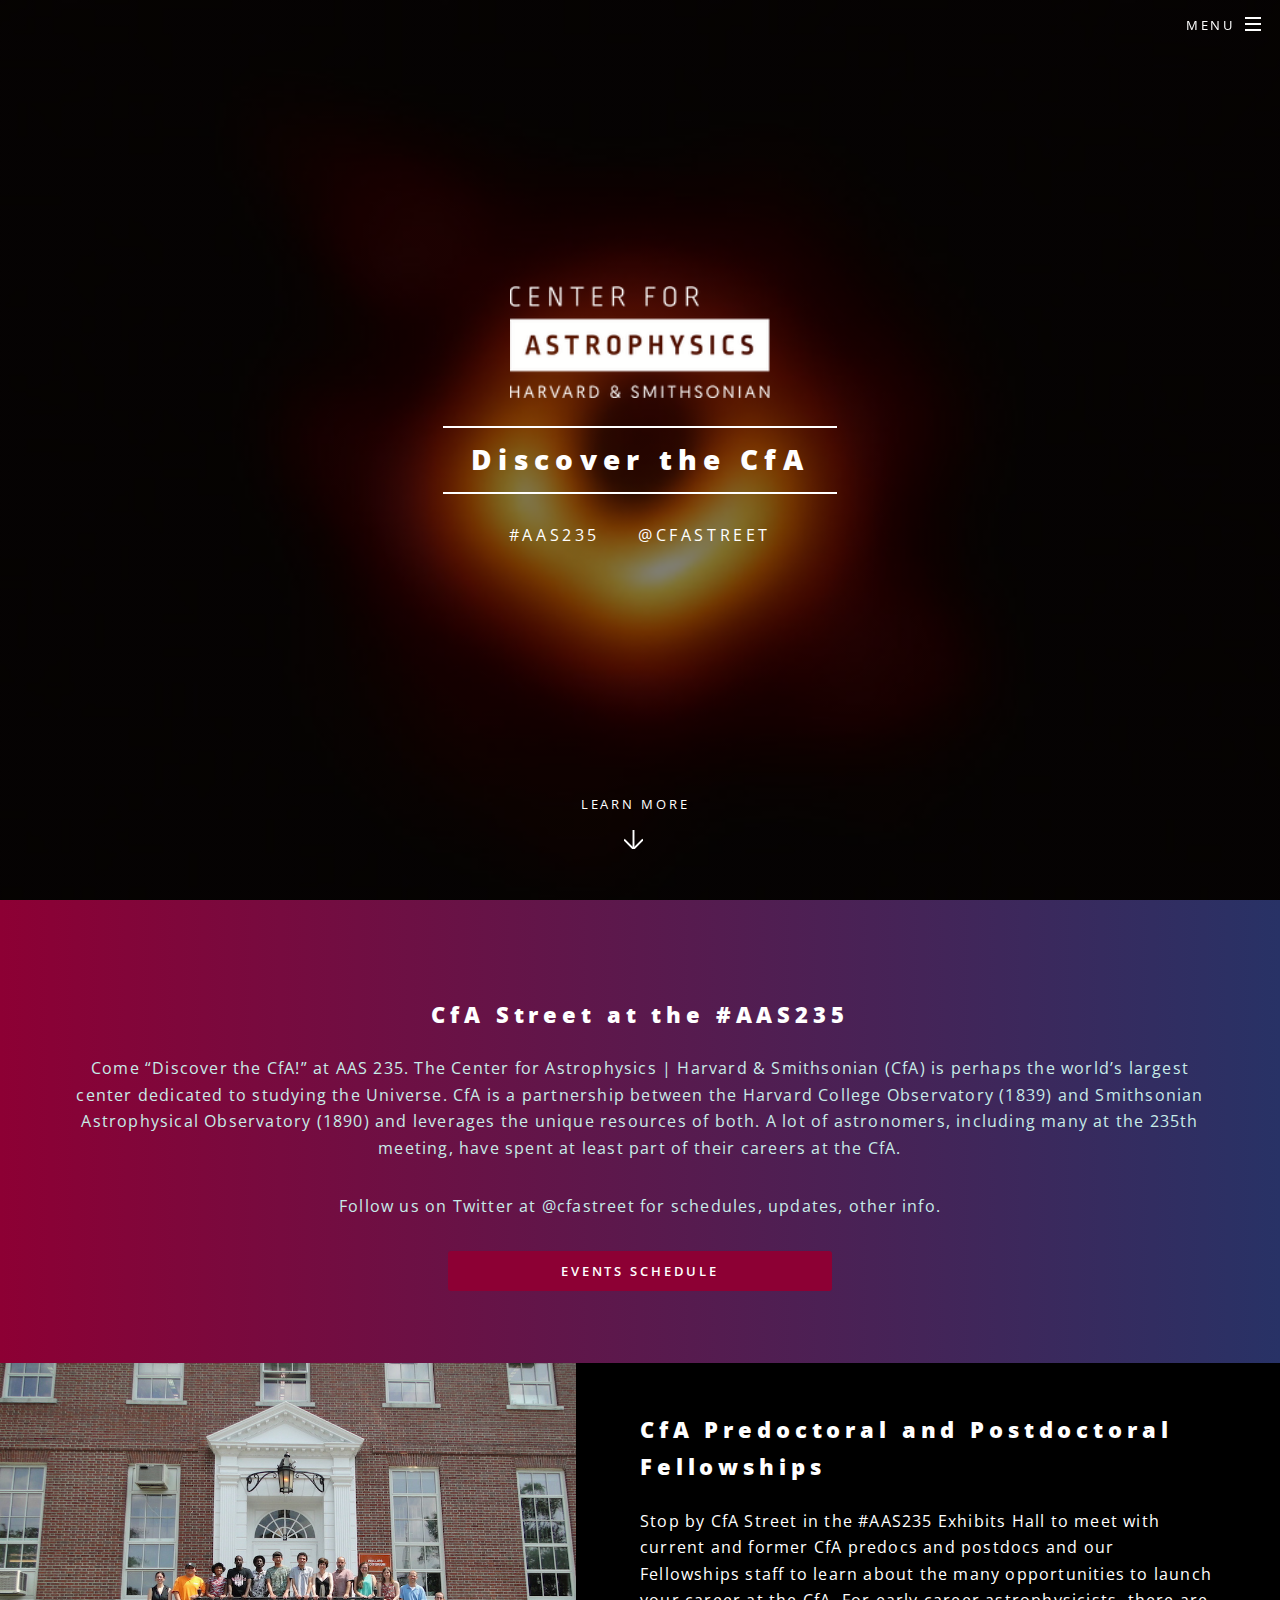
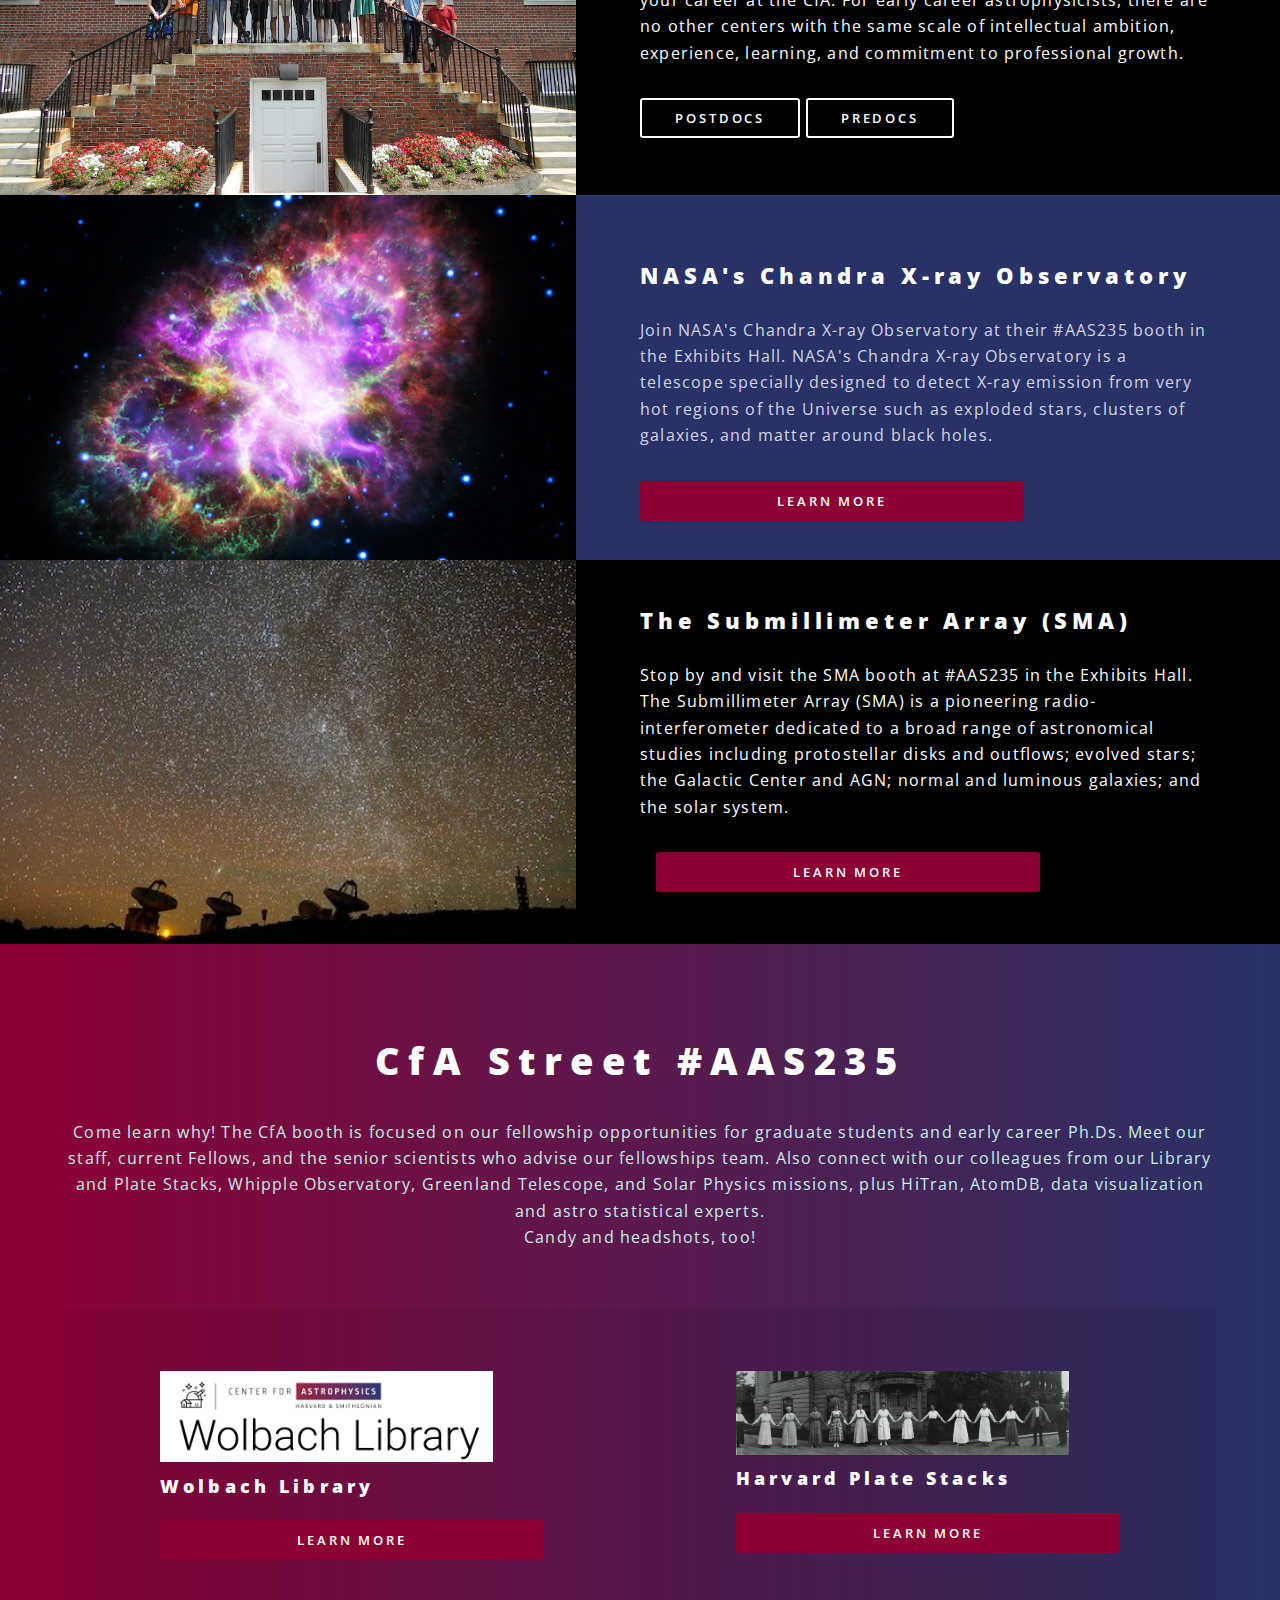
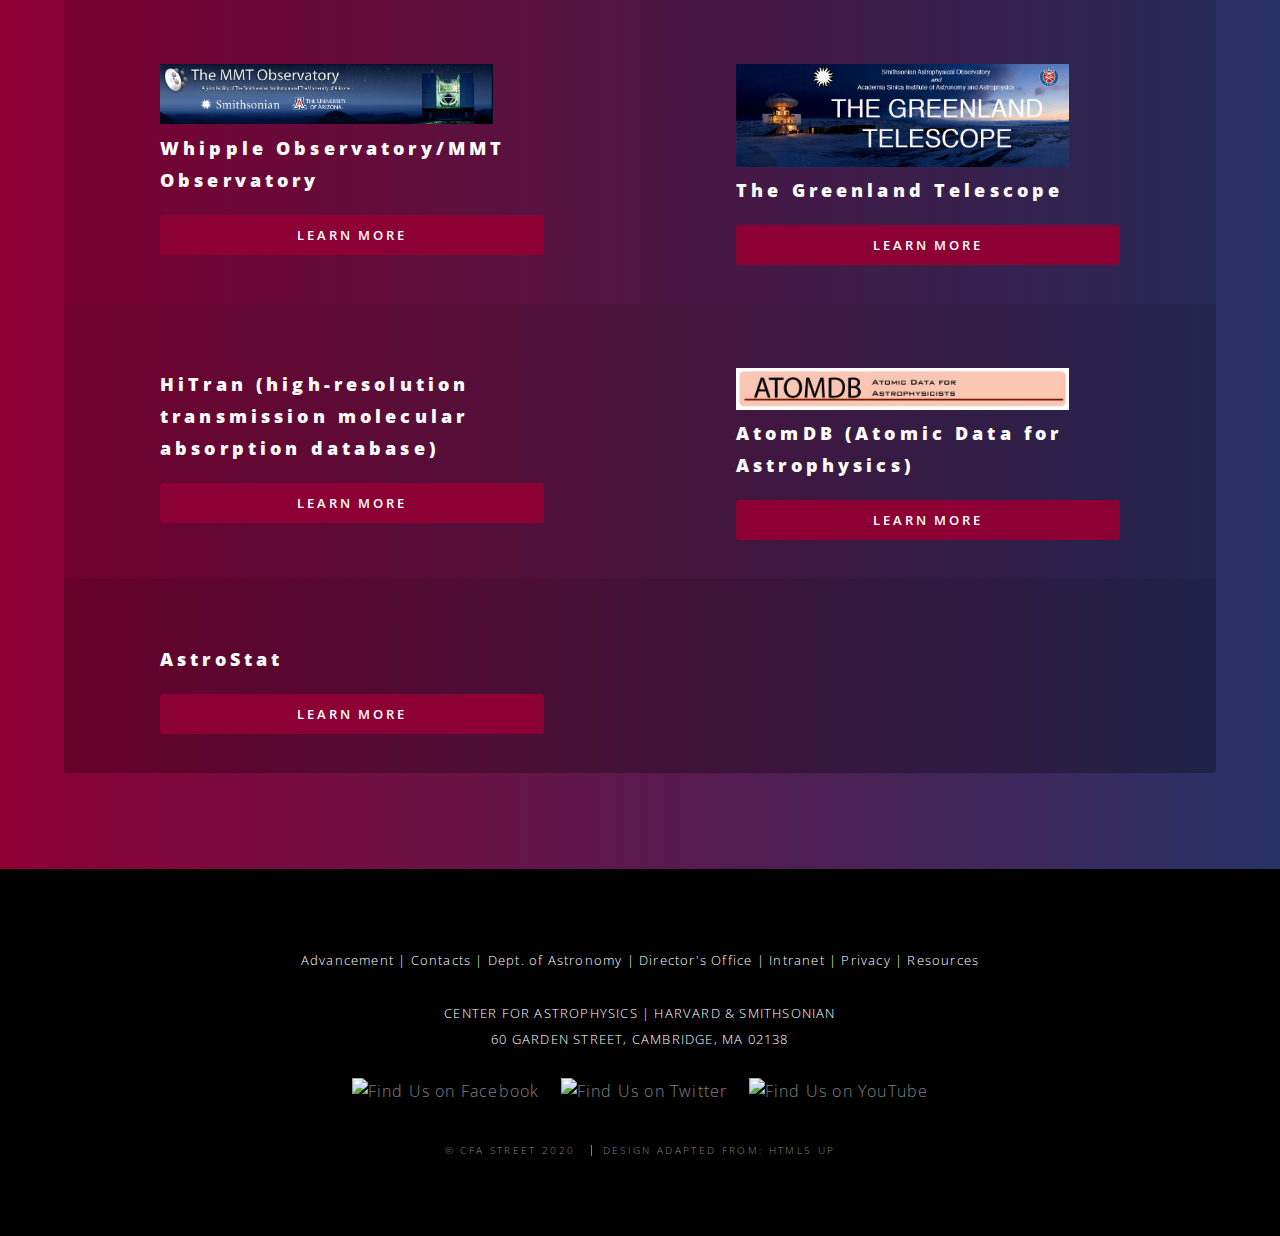
==== index.html @ 0e6c33fb "made some edits to text for SMA and Chandra booths" ====
<!DOCTYPE HTML>
<!--
	Spectral by HTML5 UP
	html5up.net | @ajlkn
	Free for personal and commercial use under the CCA 3.0 license (html5up.net/license)
-->
<html>
<head>
	<title>CfA Street Home</title>
	<meta charset="utf-8" />
	<meta name="viewport" content="width=device-width, initial-scale=1, user-scalable=no" />
	<link rel="stylesheet" href="assets/css/main.css" />
	<noscript>
		<link rel="stylesheet" href="assets/css/noscript.css" />
	</noscript>
</head>
<body class="landing is-preload">
<!-- Page Wrapper -->
<div id="page-wrapper">
<!-- Header -->
	<header id="header" class="alt">
		<h1>
			<a href="index.html"><img src="images/CfA_Logo_Horizontal_Reverse.png" alt="CfA Center for Astrophysics | Harvard Smithsonian logo" style="padding:.5em; float:left; text-align: left; " width="70%" /></a> 
		</h1>
		<nav id="nav">
			<ul>
				<li class="special"> <a href="#menu" class="menuToggle"><span>Menu</span></a> 
				<div id="menu">
					<ul>
						<li><a href="index.html">CfA Street Home</a></li>
						<li><a href="postdocs.html">Postdoctoral Fellowships</a></li>
						<li><a href="predocs.html">Predoctoral Fellowships</a></li>
						<li><a href="calendar.html">Calendar</a></li>
						<li><a href="http://cfa.harvard.edu">CfA Homepage</a> 
					</ul>
				</div>
				</li>
			</ul>
		</nav>
	</header>
<!-- Banner -->
	<section id="banner">
		<div class="inner">
			<br />
			<img src="images/CfA_Logo_Vertical_Reverse.png" alt="Center for Astrophysics | Harvard &amp; Smithsonian" width="100px" /> <br />
			<h2>
				Discover the CfA 
			</h2>
			<p>
				#AAS235 &nbsp;&nbsp;&nbsp; <a href="https://twitter.com/cfastreet" target="_blank" rel="nofollow">@cfastreet</a> 
			</p>
		</div>
		<a href="#one" class="more scrolly">Learn More</a> <br />
		<br />
		<br />
	</section>
<!-- One -->
	<section id="one" class="wrapper style1 special">
		<div class="inner">
			<h2>
				CfA Street at the #AAS235 
			</h2>
			<p>
				Come “Discover the CfA!” at AAS 235. The Center for Astrophysics | Harvard & Smithsonian (CfA) is perhaps the world’s largest center dedicated to studying the Universe. CfA is a partnership between the Harvard College Observatory (1839) and Smithsonian Astrophysical Observatory (1890) and leverages the unique resources of both. A lot of astronomers, including many at the 235th meeting, have spent at least part of their careers at the CfA.
			</p>
			<p>
				Follow us on Twitter at <a href="https://twitter.com/cfastreet" target="_blank">@cfastreet</a> for schedules, updates, other info. 
			</p>
			<a href="calendar.html" class="button fit primary">Events Schedule</a> 
		</div>
	</section>
<!-- Two -->
	<section id="two" class="wrapper alt style2">
		<section class="spotlight">
			<div class="image">
				<img src="images/fellowships.jpg" alt="" /> 
			</div>
			<div class="content">
				<h2>
					CfA Predoctoral and Postdoctoral Fellowships 
				</h2>
				<p>
					Stop by CfA Street in the #AAS235 Exhibits Hall to meet with current and former CfA predocs and postdocs and our Fellowships staff to learn about the many opportunities to launch your career at the CfA. For early career astrophysicists, there are no other centers with the same scale of intellectual ambition, experience, learning, and commitment to professional growth. 
				</p>
				<ul class="actions stacked">
					<li><a href="postdocs.html" class="button small">Postdocs</a> <a href="predocs.html" class="button small">Predocs</a></li>
				</ul>
			</div>
		</section>
		<section id="two" class="wrapper alt style3">
			<section class="spotlight">
				<div class="image">
					<img src="images/crab_lg.jpg" alt="Crab Nebula, Image Credit: X-ray: NASA/CXC/SAO; Optical: NASA/STScI; Infrared: NASA/JPL/Caltech; Radio: NSF/NRAO/VLA; Ultraviolet: ESA/XMM-Newton" /> 
				</div>
				<div class="content">
					<h2>
						NASA's Chandra X-ray Observatory 
					</h2>
					<p>
						Join NASA's Chandra X-ray Observatory at their #AAS235 booth in the Exhibits Hall. NASA's Chandra X-ray Observatory is a telescope specially designed to detect X-ray emission from very hot regions of the Universe such as exploded stars, clusters of galaxies, and matter around black holes. <br />
					</p>
					<a href="https://chandra.harvard.edu/" class="button fit primary" target="_blank">Learn More</a> 
				</div>
			</section>
		</section>
		<section class="wrapper alt style2">
			<section class="spotlight">
				<div class="image">
					<img src="images/SMAstars.jpg" alt="Image of radio telescope antennas at sunset, Mauna Kea, Hawaii, SMA Observatory, photo cred: Nimesh Patel (CFA)" /> 
				</div>
				<div class="content">
					<h2>
						The Submillimeter Array (SMA) 
					</h2>
					<p>
						Stop by and visit the SMA booth at #AAS235 in the Exhibits Hall. The Submillimeter Array (SMA) is a pioneering radio-interferometer dedicated to a broad range of astronomical studies including protostellar disks and outflows; evolved stars; the Galactic Center and AGN; normal and luminous galaxies; and the solar system. 
					</p>
					<ul>
						<a href="https:www.cfa.harvard.edu/sma" class="button fit primary" target="_blank">Learn More</a> 
					</ul>
				</div>
			</section>
<!-- Three -->
			<section id="three" class="wrapper style1 special">
				<div class="inner">
					<header class="major">
						<h1>
							CfA Street #AAS235 
						</h1>
						<p>
							Come learn why! The CfA booth is focused on our fellowship opportunities for graduate students and early career Ph.Ds. Meet our staff, current Fellows, and the senior scientists who advise our fellowships team. Also connect with our colleagues from our Library and Plate Stacks, Whipple Observatory, Greenland Telescope, and Solar Physics missions, plus HiTran, AtomDB, data visualization and astro statistical experts. <br />
							Candy and headshots, too! 
						</p>
					</header>
					<ul class="features">
						<li> <img src="images/WolbachLogo.png" alt="Wolbach library logo Center for Astrophysics logo" /> 
						<h3>
							Wolbach Library 
						</h3>
						<a href="https://library.cfa.harvard.edu/home" target="_blank" class="button fit primary">Learn More</a> </li>
						<li> <img src="images/harvard_computers_paperdolls_c._1918.jpg" alt="Photo B/W of female computers holding hands in front of the Harvard College Observatory, crica 1900"> 
						<h3>
							Harvard Plate Stacks 
						</h3>
						<a href="https://library.cfa.harvard.edu/home" target="_blank" class="button fit primary">Learn More</a> </li>
						<li> <img src="images/WhippleMMTLogo.png" alt="MMT/Whipple Observatory logo/header"> 
						<h3>
							Whipple Observatory/MMT Observatory 
						</h3>
						<a href="http://www.mmto.org" target="_blank" class="button fit primary">Learn More</a> </li>
						<li> <img src="images/GL-LOGO-3.jpg" alt="Greenland Telescope logo" /> 
						<h3>
							The Greenland Telescope 
						</h3>
						<a href="https://www.cfa.harvard.edu/greenland12m/" target="_blank" class="button fit primary">Learn More</a> </li>
						<li> 
						<h3>
							HiTran (high-resolution transmission molecular absorption database) 
						</h3>
						<a href="https://www.cfa.harvard.edu/HITRAN/" target="_blank" class="button fit primary">Learn More</a> </li>
						<li> <img src="images/ATOMDB_header.jpg" alt="Logo text: AtomDB (Atomic Data for Astrophysics)"> 
						<h3>
							AtomDB (Atomic Data for Astrophysics) 
						</h3>
						<a href="http://www.atomdb.org/" target="_blank" class="button fit primary">Learn More</a> </li>
						<li> 
						<h3>
							AstroStat 
						</h3>
						<a href="http://hea-www.harvard.edu/astrostat/" target="_blank" class="button fit primary">Learn More</a> </li>
						<li> </li>
					</ul>
				</div>
			</section>
<!-- CTA -->
<!-- Footer -->
			<footer id="footer">
				<span class="footer"> <a href="/advancement" title="Advancement Office">Advancement</a> | <a href="/about/contact" title="Directions, Phone Numbers, Mailing Address">Contacts</a> | <a href="http://astronomy.fas.harvard.edu/" title="Harvard University Dept. of Astronomy">Dept. of Astronomy</a> | <a href="https://www.cfa.harvard.edu/do/index.html" title="Director&#039;s Office Information">Director&#039;s Office</a> | <a href="https://www.cfa.harvard.edu/internal/" title="CfA Intranet">Intranet</a></li>
				| <a href="/content/privacy-statement" title="Privacy Policy Statements">Privacy</a> | <a href="/cfa-resources" title="Resources for different audiences">Resources</a> 
				</p>
				<p>
					CENTER FOR ASTROPHYSICS | HARVARD &amp; SMITHSONIAN<br />
					60 GARDEN STREET, CAMBRIDGE, MA 02138
				</p>
				<ul class="icons">
					<li> <a href="https://www.facebook.com/HarvardSmithsonianCenterForAstrophysics" title="Find Us on Facebook" rel="nofollow" target="_blank"><img src="https://www.cfa.harvard.edu/sites/all/modules/on_the_web/images/sm/facebook.png" alt="Find Us on Facebook" title="Find Us on Facebook" /></a> </li>
					<li> <a href="http://twitter.com/#!/cfastreet" title="Find Us on Twitter" rel="nofollow" target="_blank"><img src="https://www.cfa.harvard.edu/sites/all/modules/on_the_web/images/sm/twitter.png" alt="Find Us on Twitter" title="Find Us on Twitter" /></a> </li>
					<li> <a href="https://www.youtube.com/user/ObsNights" title="Find Us on YouTube" rel="nofollow" target="_blank"><img src="https://www.cfa.harvard.edu/sites/all/modules/on_the_web/images/sm/youtube.png" alt="Find Us on YouTube" title="Find Us on YouTube" /></a> </li>
				</ul>
				<ul class="copyright">
					<li>&copy; CfA Street 2020</li>
					<li>Design Adapted From: <a href="http://html5up.net">HTML5 UP</a></li>
				</ul>
				</span> 
			</footer>
</div>
<!-- Scripts -->
<script src="assets/js/jquery.min.js">
</script>
<script src="assets/js/jquery.scrollex.min.js">
</script>
<script src="assets/js/jquery.scrolly.min.js">
</script>
<script src="assets/js/browser.min.js">
</script>
<script src="assets/js/breakpoints.min.js">
</script>
<script src="assets/js/util.js">
</script>
<script src="assets/js/main.js">
</script>
</body>
</html>
---- assets/css/main.css ----
@import url(fontawesome-all.min.css);
@import url("https://fonts.googleapis.com/css?family=Open+Sans:400,400italic,600,600italic,800,800italic");

/*
	Spectral by HTML5 UP
	html5up.net | @ajlkn
	Free for personal and commercial use under the CCA 3.0 license (html5up.net/license)
*/

html, body, div, span, applet, object,
iframe, h1, h2, h3, h4, h5, h6, p, blockquote,
pre, a, abbr, acronym, address, big, cite,
code, del, dfn, em, img, ins, kbd, q, s, samp,
small, strike, strong, sub, sup, tt, var, b,
u, i, center, dl, dt, dd, ol, ul, li, fieldset,
form, label, legend, table, caption, tbody,
tfoot, thead, tr, th, td, article, aside,
canvas, details, embed, figure, figcaption,
footer, header, hgroup, menu, nav, output, ruby,
section, summary, time, mark, audio, video {
	margin: 0;
	padding: 0;
	border: 0;
	font-size: 100%;
	font: inherit;
	vertical-align: baseline;}

article, aside, details, figcaption, figure,
footer, header, hgroup, menu, nav, section {
	display: block;}

body {
	line-height: 1;
}

ol, ul {
	list-style: none;
}

blockquote, q {
	quotes: none;
}

	blockquote:before, blockquote:after, q:before, q:after {
		content: '';
		content: none;
	}

table {
	border-collapse: collapse;
	border-spacing: 0;
}

body {
	-webkit-text-size-adjust: none;
}

mark {
	background-color: transparent;
	color: inherit;
}

input::-moz-focus-inner {
	border: 0;
	padding: 0;
}

input, select, textarea {
	-moz-appearance: none;
	-webkit-appearance: none;
	-ms-appearance: none;
	appearance: none;
}

/* Basic */

	@-ms-viewport {
		width: device-width;
	}

	html {
		box-sizing: border-box;
	}

	*, *:before, *:after {
		box-sizing: inherit;
	}

	body {
		background: #2e3842;
	}

		body.is-preload *, body.is-preload *:before, body.is-preload *:after {
			-moz-animation: none !important;
			-webkit-animation: none !important;
			-ms-animation: none !important;
			animation: none !important;
			-moz-transition: none !important;
			-webkit-transition: none !important;
			-ms-transition: none !important;
			transition: none !important;
		}

	body, input, select, textarea {
		color: #fff;
		font-family: Roboto, "Open Sans", Helvetica, sans-serif;
		font-size: 15pt;
		font-weight: 400;
		letter-spacing: 0.075em;
		line-height: 1.65em;
	}

		@media screen and (max-width: 1680px) {

			body, input, select, textarea {
				font-size: 13pt;
			}

		}

		@media screen and (max-width: 1280px) {

			body, input, select, textarea {
				font-size: 12pt;
			}

		}

		@media screen and (max-width: 736px) {

			body, input, select, textarea {
				font-size: 11pt;
				letter-spacing: 0.0375em;
			}

		}

	a {
		-moz-transition: color 0.2s ease, border-bottom-color 0.2s ease;
		-webkit-transition: color 0.2s ease, border-bottom-color 0.2s ease;
		-ms-transition: color 0.2s ease, border-bottom-color 0.2s ease;
		transition: color 0.2s ease, border-bottom-color 0.2s ease;
		color: inherit;
		text-decoration: none;
	}

		a:hover {
			border-bottom-color: transparent;
		}

	strong, b {
		color: #fff;
		font-weight: 600;
	}

	em, i {
		font-style: italic;
	}

	p {
		margin: 0 0 2em 0;
	}

	h1, h2, h3, h4, h5, h6 {
		color: #fff;
		font-weight: 800;
		letter-spacing: 0.225em;
		line-height: 1em;
		margin: 0 0 1em 0;
		
	}

		h1 a, h2 a, h3 a, h4 a, h5 a, h6 a {
			color: inherit;
			text-decoration: none;
		}
		h1 {
		font-size: 2.35em;
		line-height: 1.1em;
	}

	h2 {
		font-size: 1.35em;
		line-height: 1.75em;
	}

		@media screen and (max-width: 736px) {

			h2 {
				font-size: 1.1em;
				line-height: 1.65em;
			}

		}

	h3 {
		font-size: 1.15em;
		line-height: 1.75em;
	}

		@media screen and (max-width: 736px) {

			h3 {
				font-size: 1em;
				line-height: 1.65em;
			}

		}

	h4 {
		font-size: 1em;
		line-height: 1.5em;
	}

	h5 {
		font-size: 0.8em;
		line-height: 1.5em;
	}

	h6 {
		font-size: 0.7em;
		line-height: 1.5em;
	}

	sub {
		font-size: 0.8em;
		position: relative;
		top: 0.5em;
	}

	sup {
		font-size: 0.8em;
		position: relative;
		top: -0.5em;
	}

	hr {
		border: 0;
		border-bottom: solid 2px #fff;
		margin: 3em 0;
	}

		hr.major {
			margin: 4.5em 0;
		}

	blockquote {
		border-left: solid 4px #fff;
		font-style: none;
		margin: 0 0 2em 0;
		padding: 0.5em 0 0.5em 2em;
		max-width: 80%;
	}

	code {
		background: rgba(144, 144, 144, 0.25);
		border-radius: 3px;
		font-family: "Courier New", monospace;
		font-size: 0.9em;
		letter-spacing: 0;
		margin: 0 0.25em;
		padding: 0.25em 0.65em;
	}

	pre {
		-webkit-overflow-scrolling: touch;
		font-family: "Courier New", monospace;
		font-size: 0.9em;
		margin: 0 0 2em 0;
	}

		pre code {
			display: block;
			line-height: 1.75em;
			padding: 1em 1.5em;
			overflow-x: auto;
		}

	.align-left {
		text-align: left;
	}

	.align-center {
		text-align: center;
	}

	.align-right {
		text-align: right;
	}

/* Row */

	.row {
		display: flex;
		flex-wrap: wrap;
		box-sizing: border-box;
		align-items: stretch;
	}

		.row > * {
			box-sizing: border-box;
		}

		.row.gtr-uniform > * > :last-child {
			margin-bottom: 0;
		}

		.row.aln-left {
			justify-content: flex-start;
		}

		.row.aln-center {
			justify-content: center;
		}

		.row.aln-right {
			justify-content: flex-end;
		}

		.row.aln-top {
			align-items: flex-start;
		}

		.row.aln-middle {
			align-items: center;
		}

		.row.aln-bottom {
			align-items: flex-end;
		}

		.row > .imp {
			order: -1;
		}

		.row > .col-1 {
			width: 8.33333%;
		}

		.row > .off-1 {
			margin-left: 8.33333%;
		}

		.row > .col-2 {
			width: 16.66667%;
		}

		.row > .off-2 {
			margin-left: 16.66667%;
		}

		.row > .col-3 {
			width: 25%;
		}

		.row > .off-3 {
			margin-left: 25%;
		}

		.row > .col-4 {
			width: 33.33333%;
		}

		.row > .off-4 {
			margin-left: 33.33333%;
		}

		.row > .col-5 {
			width: 41.66667%;
		}

		.row > .off-5 {
			margin-left: 41.66667%;
		}

		.row > .col-6 {
			width: 50%;
		}

		.row > .off-6 {
			margin-left: 50%;
		}

		.row > .col-7 {
			width: 58.33333%;
		}

		.row > .off-7 {
			margin-left: 58.33333%;
		}

		.row > .col-8 {
			width: 66.66667%;
		}

		.row > .off-8 {
			margin-left: 66.66667%;
		}

		.row > .col-9 {
			width: 75%;
		}

		.row > .off-9 {
			margin-left: 75%;
		}

		.row > .col-10 {
			width: 83.33333%;
		}

		.row > .off-10 {
			margin-left: 83.33333%;
		}

		.row > .col-11 {
			width: 91.66667%;
		}

		.row > .off-11 {
			margin-left: 91.66667%;
		}

		.row > .col-12 {
			width: 100%;
		}

		.row > .off-12 {
			margin-left: 100%;
		}

		.row.gtr-0 {
			margin-top: 0;
			margin-left: 0em;
		}

			.row.gtr-0 > * {
				padding: 0 0 0 0em;
			}

			.row.gtr-0.gtr-uniform {
				margin-top: 0em;
			}

				.row.gtr-0.gtr-uniform > * {
					padding-top: 0em;
				}

		.row.gtr-25 {
			margin-top: 0;
			margin-left: -0.375em;
		}

			.row.gtr-25 > * {
				padding: 0 0 0 0.375em;
			}

			.row.gtr-25.gtr-uniform {
				margin-top: -0.375em;
			}

				.row.gtr-25.gtr-uniform > * {
					padding-top: 0.375em;
				}

		.row.gtr-50 {
			margin-top: 0;
			margin-left: -0.75em;
		}

			.row.gtr-50 > * {
				padding: 0 0 0 0.75em;
			}

			.row.gtr-50.gtr-uniform {
				margin-top: -0.75em;
			}

				.row.gtr-50.gtr-uniform > * {
					padding-top: 0.75em;
				}

		.row {
			margin-top: 0;
			margin-left: -1.5em;
		}

			.row > * {
				padding: 0 0 0 1.5em;
			}

			.row.gtr-uniform {
				margin-top: -1.5em;
			}

				.row.gtr-uniform > * {
					padding-top: 1.5em;
				}

		.row.gtr-150 {
			margin-top: 0;
			margin-left: -2.25em;
		}

			.row.gtr-150 > * {
				padding: 0 0 0 2.25em;
			}

			.row.gtr-150.gtr-uniform {
				margin-top: -2.25em;
			}

				.row.gtr-150.gtr-uniform > * {
					padding-top: 2.25em;
				}

		.row.gtr-200 {
			margin-top: 0;
			margin-left: -3em;
		}

			.row.gtr-200 > * {
				padding: 0 0 0 3em;
			}

			.row.gtr-200.gtr-uniform {
				margin-top: -3em;
			}

				.row.gtr-200.gtr-uniform > * {
					padding-top: 3em;
				}

		@media screen and (max-width: 1680px) {

			.row {
				display: flex;
				flex-wrap: wrap;
				box-sizing: border-box;
				align-items: stretch;
			}

				.row > * {
					box-sizing: border-box;
				}

				.row.gtr-uniform > * > :last-child {
					margin-bottom: 0;
				}

				.row.aln-left {
					justify-content: flex-start;
				}

				.row.aln-center {
					justify-content: center;
				}

				.row.aln-right {
					justify-content: flex-end;
				}

				.row.aln-top {
					align-items: flex-start;
				}

				.row.aln-middle {
					align-items: center;
				}

				.row.aln-bottom {
					align-items: flex-end;
				}

				.row > .imp-xlarge {
					order: -1;
				}

				.row > .col-1-xlarge {
					width: 8.33333%;
				}

				.row > .off-1-xlarge {
					margin-left: 8.33333%;
				}

				.row > .col-2-xlarge {
					width: 16.66667%;
				}

				.row > .off-2-xlarge {
					margin-left: 16.66667%;
				}

				.row > .col-3-xlarge {
					width: 25%;
				}

				.row > .off-3-xlarge {
					margin-left: 25%;
				}

				.row > .col-4-xlarge {
					width: 33.33333%;
				}

				.row > .off-4-xlarge {
					margin-left: 33.33333%;
				}

				.row > .col-5-xlarge {
					width: 41.66667%;
				}

				.row > .off-5-xlarge {
					margin-left: 41.66667%;
				}

				.row > .col-6-xlarge {
					width: 50%;
				}

				.row > .off-6-xlarge {
					margin-left: 50%;
				}

				.row > .col-7-xlarge {
					width: 58.33333%;
				}

				.row > .off-7-xlarge {
					margin-left: 58.33333%;
				}

				.row > .col-8-xlarge {
					width: 66.66667%;
				}

				.row > .off-8-xlarge {
					margin-left: 66.66667%;
				}

				.row > .col-9-xlarge {
					width: 75%;
				}

				.row > .off-9-xlarge {
					margin-left: 75%;
				}

				.row > .col-10-xlarge {
					width: 83.33333%;
				}

				.row > .off-10-xlarge {
					margin-left: 83.33333%;
				}

				.row > .col-11-xlarge {
					width: 91.66667%;
				}

				.row > .off-11-xlarge {
					margin-left: 91.66667%;
				}

				.row > .col-12-xlarge {
					width: 100%;
				}

				.row > .off-12-xlarge {
					margin-left: 100%;
				}

				.row.gtr-0 {
					margin-top: 0;
					margin-left: 0em;
				}

					.row.gtr-0 > * {
						padding: 0 0 0 0em;
					}

					.row.gtr-0.gtr-uniform {
						margin-top: 0em;
					}

						.row.gtr-0.gtr-uniform > * {
							padding-top: 0em;
						}

				.row.gtr-25 {
					margin-top: 0;
					margin-left: -0.375em;
				}

					.row.gtr-25 > * {
						padding: 0 0 0 0.375em;
					}

					.row.gtr-25.gtr-uniform {
						margin-top: -0.375em;
					}

						.row.gtr-25.gtr-uniform > * {
							padding-top: 0.375em;
						}

				.row.gtr-50 {
					margin-top: 0;
					margin-left: -0.75em;
				}

					.row.gtr-50 > * {
						padding: 0 0 0 0.75em;
					}

					.row.gtr-50.gtr-uniform {
						margin-top: -0.75em;
					}

						.row.gtr-50.gtr-uniform > * {
							padding-top: 0.75em;
						}

				.row {
					margin-top: 0;
					margin-left: -1.5em;
				}

					.row > * {
						padding: 0 0 0 1.5em;
					}

					.row.gtr-uniform {
						margin-top: -1.5em;
					}

						.row.gtr-uniform > * {
							padding-top: 1.5em;
						}

				.row.gtr-150 {
					margin-top: 0;
					margin-left: -2.25em;
				}

					.row.gtr-150 > * {
						padding: 0 0 0 2.25em;
					}

					.row.gtr-150.gtr-uniform {
						margin-top: -2.25em;
					}

						.row.gtr-150.gtr-uniform > * {
							padding-top: 2.25em;
						}

				.row.gtr-200 {
					margin-top: 0;
					margin-left: -3em;
				}

					.row.gtr-200 > * {
						padding: 0 0 0 3em;
					}

					.row.gtr-200.gtr-uniform {
						margin-top: -3em;
					}

						.row.gtr-200.gtr-uniform > * {
							padding-top: 3em;
						}

		}

		@media screen and (max-width: 1280px) {

			.row {
				display: flex;
				flex-wrap: wrap;
				box-sizing: border-box;
				align-items: stretch;
			}

				.row > * {
					box-sizing: border-box;
				}

				.row.gtr-uniform > * > :last-child {
					margin-bottom: 0;
				}

				.row.aln-left {
					justify-content: flex-start;
				}

				.row.aln-center {
					justify-content: center;
				}

				.row.aln-right {
					justify-content: flex-end;
				}

				.row.aln-top {
					align-items: flex-start;
				}

				.row.aln-middle {
					align-items: center;
				}

				.row.aln-bottom {
					align-items: flex-end;
				}

				.row > .imp-large {
					order: -1;
				}

				.row > .col-1-large {
					width: 8.33333%;
				}

				.row > .off-1-large {
					margin-left: 8.33333%;
				}

				.row > .col-2-large {
					width: 16.66667%;
				}

				.row > .off-2-large {
					margin-left: 16.66667%;
				}

				.row > .col-3-large {
					width: 25%;
				}

				.row > .off-3-large {
					margin-left: 25%;
				}

				.row > .col-4-large {
					width: 33.33333%;
				}

				.row > .off-4-large {
					margin-left: 33.33333%;
				}

				.row > .col-5-large {
					width: 41.66667%;
				}

				.row > .off-5-large {
					margin-left: 41.66667%;
				}

				.row > .col-6-large {
					width: 50%;
				}

				.row > .off-6-large {
					margin-left: 50%;
				}

				.row > .col-7-large {
					width: 58.33333%;
				}

				.row > .off-7-large {
					margin-left: 58.33333%;
				}

				.row > .col-8-large {
					width: 66.66667%;
				}

				.row > .off-8-large {
					margin-left: 66.66667%;
				}

				.row > .col-9-large {
					width: 75%;
				}

				.row > .off-9-large {
					margin-left: 75%;
				}

				.row > .col-10-large {
					width: 83.33333%;
				}

				.row > .off-10-large {
					margin-left: 83.33333%;
				}

				.row > .col-11-large {
					width: 91.66667%;
				}

				.row > .off-11-large {
					margin-left: 91.66667%;
				}

				.row > .col-12-large {
					width: 100%;
				}

				.row > .off-12-large {
					margin-left: 100%;
				}

				.row.gtr-0 {
					margin-top: 0;
					margin-left: 0em;
				}

					.row.gtr-0 > * {
						padding: 0 0 0 0em;
					}

					.row.gtr-0.gtr-uniform {
						margin-top: 0em;
					}

						.row.gtr-0.gtr-uniform > * {
							padding-top: 0em;
						}

				.row.gtr-25 {
					margin-top: 0;
					margin-left: -0.375em;
				}

					.row.gtr-25 > * {
						padding: 0 0 0 0.375em;
					}

					.row.gtr-25.gtr-uniform {
						margin-top: -0.375em;
					}

						.row.gtr-25.gtr-uniform > * {
							padding-top: 0.375em;
						}

				.row.gtr-50 {
					margin-top: 0;
					margin-left: -0.75em;
				}

					.row.gtr-50 > * {
						padding: 0 0 0 0.75em;
					}

					.row.gtr-50.gtr-uniform {
						margin-top: -0.75em;
					}

						.row.gtr-50.gtr-uniform > * {
							padding-top: 0.75em;
						}

				.row {
					margin-top: 0;
					margin-left: -1.5em;
				}

					.row > * {
						padding: 0 0 0 1.5em;
					}

					.row.gtr-uniform {
						margin-top: -1.5em;
					}

						.row.gtr-uniform > * {
							padding-top: 1.5em;
						}

				.row.gtr-150 {
					margin-top: 0;
					margin-left: -2.25em;
				}

					.row.gtr-150 > * {
						padding: 0 0 0 2.25em;
					}

					.row.gtr-150.gtr-uniform {
						margin-top: -2.25em;
					}

						.row.gtr-150.gtr-uniform > * {
							padding-top: 2.25em;
						}

				.row.gtr-200 {
					margin-top: 0;
					margin-left: -3em;
				}

					.row.gtr-200 > * {
						padding: 0 0 0 3em;
					}

					.row.gtr-200.gtr-uniform {
						margin-top: -3em;
					}

						.row.gtr-200.gtr-uniform > * {
							padding-top: 3em;
						}

		}

		@media screen and (max-width: 980px) {

			.row {
				display: flex;
				flex-wrap: wrap;
				box-sizing: border-box;
				align-items: stretch;
			}

				.row > * {
					box-sizing: border-box;
				}

				.row.gtr-uniform > * > :last-child {
					margin-bottom: 0;
				}

				.row.aln-left {
					justify-content: flex-start;
				}

				.row.aln-center {
					justify-content: center;
				}

				.row.aln-right {
					justify-content: flex-end;
				}

				.row.aln-top {
					align-items: flex-start;
				}

				.row.aln-middle {
					align-items: center;
				}

				.row.aln-bottom {
					align-items: flex-end;
				}

				.row > .imp-medium {
					order: -1;
				}

				.row > .col-1-medium {
					width: 8.33333%;
				}

				.row > .off-1-medium {
					margin-left: 8.33333%;
				}

				.row > .col-2-medium {
					width: 16.66667%;
				}

				.row > .off-2-medium {
					margin-left: 16.66667%;
				}

				.row > .col-3-medium {
					width: 25%;
				}

				.row > .off-3-medium {
					margin-left: 25%;
				}

				.row > .col-4-medium {
					width: 33.33333%;
				}

				.row > .off-4-medium {
					margin-left: 33.33333%;
				}

				.row > .col-5-medium {
					width: 41.66667%;
				}

				.row > .off-5-medium {
					margin-left: 41.66667%;
				}

				.row > .col-6-medium {
					width: 50%;
				}

				.row > .off-6-medium {
					margin-left: 50%;
				}

				.row > .col-7-medium {
					width: 58.33333%;
				}

				.row > .off-7-medium {
					margin-left: 58.33333%;
				}

				.row > .col-8-medium {
					width: 66.66667%;
				}

				.row > .off-8-medium {
					margin-left: 66.66667%;
				}

				.row > .col-9-medium {
					width: 75%;
				}

				.row > .off-9-medium {
					margin-left: 75%;
				}

				.row > .col-10-medium {
					width: 83.33333%;
				}

				.row > .off-10-medium {
					margin-left: 83.33333%;
				}

				.row > .col-11-medium {
					width: 91.66667%;
				}

				.row > .off-11-medium {
					margin-left: 91.66667%;
				}

				.row > .col-12-medium {
					width: 100%;
				}

				.row > .off-12-medium {
					margin-left: 100%;
				}

				.row.gtr-0 {
					margin-top: 0;
					margin-left: 0em;
				}

					.row.gtr-0 > * {
						padding: 0 0 0 0em;
					}

					.row.gtr-0.gtr-uniform {
						margin-top: 0em;
					}

						.row.gtr-0.gtr-uniform > * {
							padding-top: 0em;
						}

				.row.gtr-25 {
					margin-top: 0;
					margin-left: -0.375em;
				}

					.row.gtr-25 > * {
						padding: 0 0 0 0.375em;
					}

					.row.gtr-25.gtr-uniform {
						margin-top: -0.375em;
					}

						.row.gtr-25.gtr-uniform > * {
							padding-top: 0.375em;
						}

				.row.gtr-50 {
					margin-top: 0;
					margin-left: -0.75em;
				}

					.row.gtr-50 > * {
						padding: 0 0 0 0.75em;
					}

					.row.gtr-50.gtr-uniform {
						margin-top: -0.75em;
					}

						.row.gtr-50.gtr-uniform > * {
							padding-top: 0.75em;
						}

				.row {
					margin-top: 0;
					margin-left: -1.5em;
				}

					.row > * {
						padding: 0 0 0 1.5em;
					}

					.row.gtr-uniform {
						margin-top: -1.5em;
					}

						.row.gtr-uniform > * {
							padding-top: 1.5em;
						}

				.row.gtr-150 {
					margin-top: 0;
					margin-left: -2.25em;
				}

					.row.gtr-150 > * {
						padding: 0 0 0 2.25em;
					}

					.row.gtr-150.gtr-uniform {
						margin-top: -2.25em;
					}

						.row.gtr-150.gtr-uniform > * {
							padding-top: 2.25em;
						}

				.row.gtr-200 {
					margin-top: 0;
					margin-left: -3em;
				}

					.row.gtr-200 > * {
						padding: 0 0 0 3em;
					}

					.row.gtr-200.gtr-uniform {
						margin-top: -3em;
					}

						.row.gtr-200.gtr-uniform > * {
							padding-top: 3em;
						}

		}

		@media screen and (max-width: 736px) {

			.row {
				display: flex;
				flex-wrap: wrap;
				box-sizing: border-box;
				align-items: stretch;
			}

				.row > * {
					box-sizing: border-box;
				}

				.row.gtr-uniform > * > :last-child {
					margin-bottom: 0;
				}

				.row.aln-left {
					justify-content: flex-start;
				}

				.row.aln-center {
					justify-content: center;
				}

				.row.aln-right {
					justify-content: flex-end;
				}

				.row.aln-top {
					align-items: flex-start;
				}

				.row.aln-middle {
					align-items: center;
				}

				.row.aln-bottom {
					align-items: flex-end;
				}

				.row > .imp-small {
					order: -1;
				}

				.row > .col-1-small {
					width: 8.33333%;
				}

				.row > .off-1-small {
					margin-left: 8.33333%;
				}

				.row > .col-2-small {
					width: 16.66667%;
				}

				.row > .off-2-small {
					margin-left: 16.66667%;
				}

				.row > .col-3-small {
					width: 25%;
				}

				.row > .off-3-small {
					margin-left: 25%;
				}

				.row > .col-4-small {
					width: 33.33333%;
				}

				.row > .off-4-small {
					margin-left: 33.33333%;
				}

				.row > .col-5-small {
					width: 41.66667%;
				}

				.row > .off-5-small {
					margin-left: 41.66667%;
				}

				.row > .col-6-small {
					width: 50%;
				}

				.row > .off-6-small {
					margin-left: 50%;
				}

				.row > .col-7-small {
					width: 58.33333%;
				}

				.row > .off-7-small {
					margin-left: 58.33333%;
				}

				.row > .col-8-small {
					width: 66.66667%;
				}

				.row > .off-8-small {
					margin-left: 66.66667%;
				}

				.row > .col-9-small {
					width: 75%;
				}

				.row > .off-9-small {
					margin-left: 75%;
				}

				.row > .col-10-small {
					width: 83.33333%;
				}

				.row > .off-10-small {
					margin-left: 83.33333%;
				}

				.row > .col-11-small {
					width: 91.66667%;
				}

				.row > .off-11-small {
					margin-left: 91.66667%;
				}

				.row > .col-12-small {
					width: 100%;
				}

				.row > .off-12-small {
					margin-left: 100%;
				}

				.row.gtr-0 {
					margin-top: 0;
					margin-left: 0em;
				}

					.row.gtr-0 > * {
						padding: 0 0 0 0em;
					}

					.row.gtr-0.gtr-uniform {
						margin-top: 0em;
					}

						.row.gtr-0.gtr-uniform > * {
							padding-top: 0em;
						}

				.row.gtr-25 {
					margin-top: 0;
					margin-left: -0.375em;
				}

					.row.gtr-25 > * {
						padding: 0 0 0 0.375em;
					}

					.row.gtr-25.gtr-uniform {
						margin-top: -0.375em;
					}

						.row.gtr-25.gtr-uniform > * {
							padding-top: 0.375em;
						}

				.row.gtr-50 {
					margin-top: 0;
					margin-left: -0.75em;
				}

					.row.gtr-50 > * {
						padding: 0 0 0 0.75em;
					}

					.row.gtr-50.gtr-uniform {
						margin-top: -0.75em;
					}

						.row.gtr-50.gtr-uniform > * {
							padding-top: 0.75em;
						}

				.row {
					margin-top: 0;
					margin-left: -1.5em;
				}

					.row > * {
						padding: 0 0 0 1.5em;
					}

					.row.gtr-uniform {
						margin-top: -1.5em;
					}

						.row.gtr-uniform > * {
							padding-top: 1.5em;
						}

				.row.gtr-150 {
					margin-top: 0;
					margin-left: -2.25em;
				}

					.row.gtr-150 > * {
						padding: 0 0 0 2.25em;
					}

					.row.gtr-150.gtr-uniform {
						margin-top: -2.25em;
					}

						.row.gtr-150.gtr-uniform > * {
							padding-top: 2.25em;
						}

				.row.gtr-200 {
					margin-top: 0;
					margin-left: -3em;
				}

					.row.gtr-200 > * {
						padding: 0 0 0 3em;
					}

					.row.gtr-200.gtr-uniform {
						margin-top: -3em;
					}

						.row.gtr-200.gtr-uniform > * {
							padding-top: 3em;
						}

		}

		@media screen and (max-width: 480px) {

			.row {
				display: flex;
				flex-wrap: wrap;
				box-sizing: border-box;
				align-items: stretch;
			}

				.row > * {
					box-sizing: border-box;
				}

				.row.gtr-uniform > * > :last-child {
					margin-bottom: 0;
				}

				.row.aln-left {
					justify-content: flex-start;
				}

				.row.aln-center {
					justify-content: center;
				}

				.row.aln-right {
					justify-content: flex-end;
				}

				.row.aln-top {
					align-items: flex-start;
				}

				.row.aln-middle {
					align-items: center;
				}

				.row.aln-bottom {
					align-items: flex-end;
				}

				.row > .imp-xsmall {
					order: -1;
				}

				.row > .col-1-xsmall {
					width: 8.33333%;
				}

				.row > .off-1-xsmall {
					margin-left: 8.33333%;
				}

				.row > .col-2-xsmall {
					width: 16.66667%;
				}

				.row > .off-2-xsmall {
					margin-left: 16.66667%;
				}

				.row > .col-3-xsmall {
					width: 25%;
				}

				.row > .off-3-xsmall {
					margin-left: 25%;
				}

				.row > .col-4-xsmall {
					width: 33.33333%;
				}

				.row > .off-4-xsmall {
					margin-left: 33.33333%;
				}

				.row > .col-5-xsmall {
					width: 41.66667%;
				}

				.row > .off-5-xsmall {
					margin-left: 41.66667%;
				}

				.row > .col-6-xsmall {
					width: 50%;
				}

				.row > .off-6-xsmall {
					margin-left: 50%;
				}

				.row > .col-7-xsmall {
					width: 58.33333%;
				}

				.row > .off-7-xsmall {
					margin-left: 58.33333%;
				}

				.row > .col-8-xsmall {
					width: 66.66667%;
				}

				.row > .off-8-xsmall {
					margin-left: 66.66667%;
				}

				.row > .col-9-xsmall {
					width: 75%;
				}

				.row > .off-9-xsmall {
					margin-left: 75%;
				}

				.row > .col-10-xsmall {
					width: 83.33333%;
				}

				.row > .off-10-xsmall {
					margin-left: 83.33333%;
				}

				.row > .col-11-xsmall {
					width: 91.66667%;
				}

				.row > .off-11-xsmall {
					margin-left: 91.66667%;
				}

				.row > .col-12-xsmall {
					width: 100%;
				}

				.row > .off-12-xsmall {
					margin-left: 100%;
				}

				.row.gtr-0 {
					margin-top: 0;
					margin-left: 0em;
				}

					.row.gtr-0 > * {
						padding: 0 0 0 0em;
					}

					.row.gtr-0.gtr-uniform {
						margin-top: 0em;
					}

						.row.gtr-0.gtr-uniform > * {
							padding-top: 0em;
						}

				.row.gtr-25 {
					margin-top: 0;
					margin-left: -0.375em;
				}

					.row.gtr-25 > * {
						padding: 0 0 0 0.375em;
					}

					.row.gtr-25.gtr-uniform {
						margin-top: -0.375em;
					}

						.row.gtr-25.gtr-uniform > * {
							padding-top: 0.375em;
						}

				.row.gtr-50 {
					margin-top: 0;
					margin-left: -0.75em;
				}

					.row.gtr-50 > * {
						padding: 0 0 0 0.75em;
					}

					.row.gtr-50.gtr-uniform {
						margin-top: -0.75em;
					}

						.row.gtr-50.gtr-uniform > * {
							padding-top: 0.75em;
						}

				.row {
					margin-top: 0;
					margin-left: -1.5em;
				}

					.row > * {
						padding: 0 0 0 1.5em;
					}

					.row.gtr-uniform {
						margin-top: -1.5em;
					}

						.row.gtr-uniform > * {
							padding-top: 1.5em;
						}

				.row.gtr-150 {
					margin-top: 0;
					margin-left: -2.25em;
				}

					.row.gtr-150 > * {
						padding: 0 0 0 2.25em;
					}

					.row.gtr-150.gtr-uniform {
						margin-top: -2.25em;
					}

						.row.gtr-150.gtr-uniform > * {
							padding-top: 2.25em;
						}

				.row.gtr-200 {
					margin-top: 0;
					margin-left: -3em;
				}

					.row.gtr-200 > * {
						padding: 0 0 0 3em;
					}

					.row.gtr-200.gtr-uniform {
						margin-top: -3em;
					}

						.row.gtr-200.gtr-uniform > * {
							padding-top: 3em;
						}

		}

/* Section/Article */

	section.special, article.special {
		text-align: center;
	}
	
	

	header p {
		color: rgba(255, 255, 255, 0.5);
		position: relative;
		top: -0.25em;
	}

	header h3 + p {
		font-size: 1.1em;
	}

	header h4 + p,
	header h5 + p,
	header h6 + p {
		font-size: 0.9em;
	}

	header.major {
		margin: 0 0 3.5em 0;
	}

		header.major h2, header.major h3, header.major h4, header.major h5, header.major h6 {
			border-bottom: solid 2px #fff;
			display: inline-block;
			padding-bottom: 1em;
			position: relative;
		}

			header.major h2:after, header.major h3:after, header.major h4:after, header.major h5:after, header.major h6:after {
				content: '';
				display: block;
				height: 1px;
			}

		header.major p {
			color: #fff;
			top: 0;
		}

		@media screen and (max-width: 736px) {

			header.major {
				margin: 0 0 2em 0;
			}

		}

	@media screen and (max-width: 980px) {

		header br {
			display: none;
		}

	}

/* Form */

	form {
		margin: 0 0 2em 0;
	}

	label {
		color: #fff;
		display: block;
		font-size: 0.9em;
		font-weight: 600;
		margin: 0 0 1em 0;
	}

	input[type="text"],
	input[type="password"],
	input[type="email"],
	select,
	textarea {
		-moz-appearance: none;
		-webkit-appearance: none;
		-ms-appearance: none;
		appearance: none;
		background-color: rgba(144, 144, 144, 0.25);
		border-radius: 3px;
		border: none;
		color: inherit;
		display: block;
		outline: 0;
		padding: 0 1em;
		text-decoration: none;
		width: 100%;
	}

		input[type="text"]:invalid,
		input[type="password"]:invalid,
		input[type="email"]:invalid,
		select:invalid,
		textarea:invalid {
			box-shadow: none;
		}

		input[type="text"]:focus,
		input[type="password"]:focus,
		input[type="email"]:focus,
		select:focus,
		textarea:focus {
			box-shadow: 0 0 0 2px #21b2a6;
		}

	select {
		background-size: 1.25em;
		background-repeat: no-repeat;
		background-position: calc(100% - 1em) center;
		height: 2.75em;
		padding-right: 2.75em;
		text-overflow: ellipsis;
	}

		select:focus::-ms-value {
			background-color: transparent;
		}

		select::-ms-expand {
			display: none;
		}

	input[type="text"],
	input[type="password"],
	input[type="email"],
	select {
		height: 2.75em;
	}

	textarea {
		padding: 0.75em 1em;
	}

	input[type="checkbox"],
	input[type="radio"] {
		-moz-appearance: none;
		-webkit-appearance: none;
		-ms-appearance: none;
		appearance: none;
		display: block;
		float: left;
		margin-right: -2em;
		opacity: 0;
		width: 1em;
		z-index: -1;
	}

		input[type="checkbox"] + label,
		input[type="radio"] + label {
			text-decoration: none;
			color: #fff;
			cursor: pointer;
			display: inline-block;
			font-size: 1em;
			font-weight: 400;
			padding-left: 2.4em;
			padding-right: 0.75em;
			position: relative;
		}

			input[type="checkbox"] + label:before,
			input[type="radio"] + label:before {
				-moz-osx-font-smoothing: grayscale;
				-webkit-font-smoothing: antialiased;
				display: inline-block;
				font-style: normal;
				font-variant: normal;
				text-rendering: auto;
				line-height: 1;
				text-transform: none !important;
				font-family: 'Font Awesome 5 Free';
				font-weight: 900;
			}

			input[type="checkbox"] + label:before,
			input[type="radio"] + label:before {
				background: rgba(144, 144, 144, 0.25);
				border-radius: 3px;
				content: '';
				display: inline-block;
				font-size: 0.8em;
				height: 2.0625em;
				left: 0;
				line-height: 2.0625em;
				position: absolute;
				text-align: center;
				top: 0;
				width: 2.0625em;
			}

		input[type="checkbox"]:checked + label:before,
		input[type="radio"]:checked + label:before {
			background: #2e3842;
			color: #fff;
			content: '\f00c';
		}

		input[type="checkbox"]:focus + label:before,
		input[type="radio"]:focus + label:before {
			box-shadow: 0 0 0 2px #21b2a6;
		}

	input[type="checkbox"] + label:before {
		border-radius: 3px;
	}

	input[type="radio"] + label:before {
		border-radius: 100%;
	}

	::-webkit-input-placeholder {
		color: rgba(255, 255, 255, 0.5) !important;
		opacity: 1.0;
	}

	:-moz-placeholder {
		color: rgba(255, 255, 255, 0.5) !important;
		opacity: 1.0;
	}

	::-moz-placeholder {
		color: rgba(255, 255, 255, 0.5) !important;
		opacity: 1.0;
	}

	:-ms-input-placeholder {
		color: rgba(255, 255, 255, 0.5) !important;
		opacity: 1.0;
	}

/* Box */

	.box {
		border-radius: 3px;
		border: solid 2px #fff;
		margin-bottom: 2em;
		padding: 1.5em;
	}

		.box > :last-child,
		.box > :last-child > :last-child,
		.box > :last-child > :last-child > :last-child {
			margin-bottom: 0;
		}

		.box.alt {
			border: 0;
			border-radius: 0;
			padding: 0;
		}

/* Icon */

	.icon {
		text-decoration: none;
		border-bottom: none;
		position: relative;
	}

		.icon:before {
			-moz-osx-font-smoothing: grayscale;
			-webkit-font-smoothing: antialiased;
			display: inline-block;
			font-style: normal;
			font-variant: normal;
			text-rendering: auto;
			line-height: 1;
			text-transform: none !important;
			font-family: 'Font Awesome 5 Free';
			font-weight: 400;
		}

		.icon > .label {
			display: none;
		}

		.icon:before {
			line-height: inherit;
		}

		.icon.solid:before {
			font-weight: 900;
		}

		.icon.brands:before {
			font-family: 'Font Awesome 5 Brands';
		}

		.icon.major {
			-moz-transform: rotate(-45deg);
			-webkit-transform: rotate(-45deg);
			-ms-transform: rotate(-45deg);
			transform: rotate(-45deg);
			border-radius: 3px;
			border: solid 2px #fff;
			display: inline-block;
			font-size: 1.35em;
			height: calc(3em + 2px);
			line-height: 3em;
			text-align: center;
			width: calc(3em + 2px);
		}

			.icon.major:before {
				-moz-transform: rotate(45deg);
				-webkit-transform: rotate(45deg);
				-ms-transform: rotate(45deg);
				transform: rotate(45deg);
				display: inline-block;
				font-size: 1.5em;
			}

			@media screen and (max-width: 736px) {

				.icon.major {
					font-size: 1em;
				}

			}

		.icon.style1 {
			color: #00ffcc;
		}

		.icon.style2 {
			color: #00f0ff;
		}

		.icon.style3 {
			color: #76ddff;
		}

/* Image */

	.image {
		border-radius: 3px;
		border: 0;
		display: inline-block;
		position: relative;
	}

		.image img {
			border-radius: 3px;
			display: block;
		}

		.image.left {
			float: left;
			margin: 0 2em 2em 0;
			top: 0.25em;
		}

		.image.right {
			float: right;
			margin: 0 0 2em 2em;
			top: 0.25em;
		}

		.image.left, .image.right {
			max-width: 200px;
		}

			.image.left img, .image.right img {
				width: 100%;
			}

		.image.fit {
			display: block;
			margin: 0 0 2em 0;
			width: 100%;
		}

			.image.fit img {
				width: 100%;
			}
			
			.image.reasons img{
			
				float: auto;
				width: 80%;
				display: block;
				margin: 2em auto 2em auto;
				
 			

			
			}
			
			.image.logo img{
			
				float: auto;
				display: block;
				margin: 2em 0 2em 0;

			
			}

/* List */

	ol {
		list-style: decimal;
		margin: 0 0 2em 0;
		padding-left: 1.25em;
	}

		ol li {
			padding-left: 0.25em;
		}

	ul {
		list-style: disc;
		margin: 0 0 2em 0;
		padding-left: 1em;
	}

		ul li {
			padding-left: 0.5em;
		}

		ul.alt {
			list-style: none;
			padding-left: 0;
		}

			ul.alt li {
				border-top: solid 1px #fff;
				padding: 0.5em 0;
			}

				ul.alt li:first-child {
					border-top: 0;
					padding-top: 0;
				}

	dl {
		margin: 0 0 2em 0;
	}

/* Actions */

	ul.actions {
		display: -moz-flex;
		display: -webkit-flex;
		display: -ms-flex;
		display: flex;
		cursor: default;
		list-style: none;
		margin-left: -1em;
		padding-left: 0;
	}

		ul.actions li {
			padding: 0 0 0 1em;
			vertical-align: middle;
		}

		ul.actions.special {
			-moz-justify-content: center;
			-webkit-justify-content: center;
			-ms-justify-content: center;
			justify-content: center;
			width: 100%;
			margin-left: 0;
		}

			ul.actions.special li:first-child {
				padding-left: 0;
			}

		ul.actions.stacked {
			-moz-flex-direction: column;
			-webkit-flex-direction: column;
			-ms-flex-direction: column;
			flex-direction: column;
			margin-left: 0;
		}

			ul.actions.stacked li {
				padding: 1em 0 0 0;
			}

				ul.actions.stacked li:first-child {
					padding-top: 0;
				}

		ul.actions.fit {
			width: calc(100% + 1em);
		}

			ul.actions.fit li {
				-moz-flex-grow: 1;
				-webkit-flex-grow: 1;
				-ms-flex-grow: 1;
				flex-grow: 1;
				-moz-flex-shrink: 1;
				-webkit-flex-shrink: 1;
				-ms-flex-shrink: 1;
				flex-shrink: 1;
				width: 100%;
			}

				ul.actions.fit li > * {
					width: 100%;
				}

			ul.actions.fit.stacked {
				width: 100%;
			}

		@media screen and (max-width: 480px) {

			ul.actions:not(.fixed) {
				-moz-flex-direction: column;
				-webkit-flex-direction: column;
				-ms-flex-direction: column;
				flex-direction: column;
				margin-left: 0;
				width: 100% !important;
			}

				ul.actions:not(.fixed) li {
					-moz-flex-grow: 1;
					-webkit-flex-grow: 1;
					-ms-flex-grow: 1;
					flex-grow: 1;
					-moz-flex-shrink: 1;
					-webkit-flex-shrink: 1;
					-ms-flex-shrink: 1;
					flex-shrink: 1;
					padding: 1em 0 0 0;
					text-align: center;
					width: 100%;
				}

					ul.actions:not(.fixed) li > * {
						width: 100%;
					}

					ul.actions:not(.fixed) li:first-child {
						padding-top: 0;
					}

					ul.actions:not(.fixed) li input[type="submit"],
					ul.actions:not(.fixed) li input[type="reset"],
					ul.actions:not(.fixed) li input[type="button"],
					ul.actions:not(.fixed) li button,
					ul.actions:not(.fixed) li .button {
						width: 100%;
					}

						ul.actions:not(.fixed) li input[type="submit"].icon:before,
						ul.actions:not(.fixed) li input[type="reset"].icon:before,
						ul.actions:not(.fixed) li input[type="button"].icon:before,
						ul.actions:not(.fixed) li button.icon:before,
						ul.actions:not(.fixed) li .button.icon:before {
							margin-left: -0.5em;
						}

		}

/* Icons */

	ul.icons {
		cursor: default;
		list-style: none;
		padding-left: 0;
		
	}
	
	

		ul.icons li {
			display: inline-block;
			padding: 0 1em 0 0;
		}

			ul.icons li:last-child {
				padding-right: 0 !important;
			}

		ul.icons.major {
			padding: 1em 0;
		}

			ul.icons.major li {
				padding-right: 3.5em;
			}

				@media screen and (max-width: 736px) {

					ul.icons.major li {
						padding: 0 1em !important;
					}

				}

/* Table */

	.table-wrapper {
		-webkit-overflow-scrolling: touch;
		overflow-x: auto;
	}

	table {
		margin: 0 0 2em 0;
		width: 100%;
	}

		table tbody tr {
			border: solid 1px #fff;
			border-left: 0;
			border-right: 0;
		}

			table tbody tr:nth-child(2n + 1) {
				background-color: rgba(144, 144, 144, 0.25);
			}

		table td {
			padding: 0.75em 0.75em;
		}

		table th {
			color: #fff;
			font-size: 0.9em;
			font-weight: 600;
			padding: 0 0.75em 0.75em 0.75em;
			text-align: left;
		}

		table thead {
			border-bottom: solid 2px #fff;
		}

		table tfoot {
			border-top: solid 2px #fff;
		}

		table.alt {
			border-collapse: separate;
		}

			table.alt tbody tr td {
				border: solid 1px #fff;
				border-left-width: 0;
				border-top-width: 0;
			}

				table.alt tbody tr td:first-child {
					border-left-width: 1px;
				}

			table.alt tbody tr:first-child td {
				border-top-width: 1px;
			}

			table.alt thead {
				border-bottom: 0;
			}

			table.alt tfoot {
				border-top: 0;
			}

/* Button */

	input[type="submit"],
	input[type="reset"],
	input[type="button"],
	button,
	.button {
		-moz-appearance: none;
		-webkit-appearance: none;
		-ms-appearance: none;
		appearance: none;
		-moz-transition: background-color 0.2s ease-in-out, color 0.2s ease-in-out;
		-webkit-transition: background-color 0.2s ease-in-out, color 0.2s ease-in-out;
		-ms-transition: background-color 0.2s ease-in-out, color 0.2s ease-in-out;
		transition: background-color 0.2s ease-in-out, color 0.2s ease-in-out;
		background-color: transparent;
		border-radius: 3px;
		border: 0;
		box-shadow: inset 0 0 0 2px #fff;
		color: #fff;
		cursor: pointer;
		display: inline-block;
		font-size: 0.8em;
		font-weight: 600;
		height: 3.125em;
		letter-spacing: 0.225em;
		line-height: 3.125em;
		max-width: 30em;
		padding: 0 2.75em;
		text-align: center;
		text-decoration: none;
		text-transform: uppercase;
		white-space: nowrap;
		overflow: hidden;
		text-overflow: ellipsis;
	}

		input[type="submit"]:hover,
		input[type="reset"]:hover,
		input[type="button"]:hover,
		button:hover,
		.button:hover {
			background-color: rgba(141, 0, 52, 0.25);
		}

		input[type="submit"]:active,
		input[type="reset"]:active,
		input[type="button"]:active,
		button:active,
		.button:active {
			background-color: rgba(43, 53, 117, 0.5);
		}

		input[type="submit"].icon:before,
		input[type="reset"].icon:before,
		input[type="button"].icon:before,
		button.icon:before,
		.button.icon:before {
			margin-right: 0.5em;
		}

		input[type="submit"].fit,
		input[type="reset"].fit,
		input[type="button"].fit,
		button.fit,
		.button.fit {
			width: 100%;
		}

		input[type="submit"].small,
		input[type="reset"].small,
		input[type="button"].small,
		button.small,
		.button.small {
			font-size: 0.8em;
		}

		input[type="submit"].large,
		input[type="reset"].large,
		input[type="button"].large,
		button.large,
		.button.large {
			font-size: 1.35em;
		}

		input[type="submit"].primary,
		input[type="reset"].primary,
		input[type="button"].primary,
		button.primary,
		.button.primary {
			background-color:  #8d0034; 
			box-shadow: none !important;
			color: #ffffff !important;
		}

			input[type="submit"].primary:hover,
			input[type="reset"].primary:hover,
			input[type="button"].primary:hover,
			button.primary:hover,
			.button.primary:hover {
				background-color: rgba(43, 53, 117, .75) !important;
			}

			input[type="submit"].primary:active,
			input[type="reset"].primary:active,
			input[type="button"].primary:active,
			button.primary:active,
			.button.primary:active {
				background-color: #eb341c !important;
			}

		input[type="submit"].disabled, input[type="submit"]:disabled,
		input[type="reset"].disabled,
		input[type="reset"]:disabled,
		input[type="button"].disabled,
		input[type="button"]:disabled,
		button.disabled,
		button:disabled,
		.button.disabled,
		.button:disabled {
			pointer-events: none;
			opacity: 0.25;
		}

		@media screen and (max-width: 736px) {

			input[type="submit"],
			input[type="reset"],
			input[type="button"],
			button,
			.button {
				height: 3.75em;
				line-height: 3.75em;
			}

		}

/* Features */

	.features {
		display: -moz-flex;
		display: -webkit-flex;
		display: -ms-flex;
		display: flex;
		-moz-flex-wrap: wrap;
		-webkit-flex-wrap: wrap;
		-ms-flex-wrap: wrap;
		flex-wrap: wrap;
		-moz-justify-content: center;
		-webkit-justify-content: center;
		-ms-justify-content: center;
		justify-content: center;
		list-style: none;
		padding: 0;
		width: 100%;
	}

		.features li {
			padding: 4em 4em 2em 6em ;
			display: block;
			position: relative;
			text-align: left;
			width: 50%;
		}
		.features img{
		
			max-width: 80%;
			
			
			justify-content: center;
		
		
		}

			.features li:nth-child(1) {
				background-color: rgba(0, 0, 0, 0.035);
			}

			.features li:nth-child(2) {
				background-color: rgba(0, 0, 0, 0.07);
			}

			.features li:nth-child(3) {
				background-color: rgba(0, 0, 0, 0.105);
			}

			.features li:nth-child(4) {
				background-color: rgba(0, 0, 0, 0.14);
			}

			.features li:nth-child(5) {
				background-color: rgba(0, 0, 0, 0.175);
			}

			.features li:nth-child(6) {
				background-color: rgba(0, 0, 0, 0.21);
			}

			.features li:nth-child(7) {
				background-color: rgba(0, 0, 0, 0.245);
			}

			.features li:nth-child(8) {
				background-color: rgba(0, 0, 0, 0.28);
			}

			.features li:nth-child(9) {
				background-color: rgba(0, 0, 0, 0.315);
			}

			.features li:nth-child(10) {
				background-color: rgba(0, 0, 0, 0.35);
			}

			.features li:before {
				display: block;
				color: #00ffcc;
				position: absolute;
				left: 1.75em;
				top: 2.75em;
				font-size: 1.5em;
			}

			.features li:nth-child(1) {
				border-top-left-radius: 3px;
			}

			.features li:nth-child(2) {
				border-top-right-radius: 3px;
			}

			.features li:nth-last-child(1) {
				border-bottom-right-radius: 3px;
			}

			.features li:nth-last-child(2) {
				border-bottom-left-radius: 3px;
			}

			@media screen and (max-width: 980px) {

				.features li {
					padding: 3em 2em 1em 2em ;
					text-align: center;
				}

					.features li:before {
						left: 0;
						margin: 0 0 1em 0;
						position: relative;
						top: 0;
					}

			}

			@media screen and (max-width: 736px) {

				.features li {
					padding: 3em 0 1em 0 ;
					background-color: transparent !important;
					border-top: solid 2px #fff;
					width: 100%;
				}

					.features li:first-child {
						border-top: 0;
					}

			}

/* Spotlight */

	.spotlight {
		-moz-align-items: center;
		-webkit-align-items: center;
		-ms-align-items: center;
		align-items: center;
		display: -moz-flex;
		display: -webkit-flex;
		display: -ms-flex;
		display: flex;
	}

		.spotlight .image {
			-moz-order: 1;
			-webkit-order: 1;
			-ms-order: 1;
			order: 1;
			border-radius: 0;
			width: 40%;
		}

			.spotlight .image img {
				border-radius: 0;
				width: 100%;
				height: 100%;
			}

		.spotlight .content {
			padding: 2em 4em 0.1em 4em ;
			-moz-order: 2;
			-webkit-order: 2;
			-ms-order: 2;
			order: 2;
			max-width: 48em;
			width: 60%;
		}

		
		@media screen and (max-width: 1280px) {

			.spotlight .image {
				width: 45%;
			}

			.spotlight .content {
				width: 55%;
			}

		}

		@media screen and (max-width: 980px) {

			.spotlight {
				display: block;
			}

				.spotlight br {
					display: none;
				}

				.spotlight .image {
					width: 100%;
				}

				.spotlight .content {
					padding: 4em 3em 2em 3em ;
					max-width: none;
					text-align: center;
					width: 100%;
				}

		}

		@media screen and (max-width: 736px) {

			.spotlight .content {
				padding: 3em 2em 1em 2em ;
			}

		}

/* Wrapper */

	.wrapper {
		padding: 6em 0 4em 0 ;
	}

		.wrapper > .inner {
			width: 60em;
			margin: 0 auto;
		}

			@media screen and (max-width: 1280px) {

				.wrapper > .inner {
					width: 90%;
				}

			}

			@media screen and (max-width: 980px) {

				.wrapper > .inner {
					width: 100%;
				}

			}

		.wrapper.alt {
			padding: 0;
		}

		.wrapper.style1 {
			background-color:#283266;
		background-image: linear-gradient(to right, #8d0034 , #283266); 
			color: #c8ece9;
		}

			.wrapper.style1 strong, .wrapper.style1 b {
				color: #ffffff;
			}

			.wrapper.style1 h2, .wrapper.style1 h3, .wrapper.style1 h4, .wrapper.style1 h5, .wrapper.style1 h6 {
				color: #ffffff;
			}

			.wrapper.style1 hr {
				border-color: rgba(0, 0, 0, 0.125);
			}

			.wrapper.style1 blockquote {
				border-color: rgba(0, 0, 0, 0.125);
			}

			.wrapper.style1 code {
				background: rgba(255, 255, 255, 0.075);
			}

			.wrapper.style1 header p {
				color: #a6e0db;
			}

			.wrapper.style1 header.major h2, .wrapper.style1 header.major h3, .wrapper.style1 header.major h4, .wrapper.style1 header.major h5, .wrapper.style1 header.major h6 {
				border-color: rgba(0, 0, 0, 0.125);
			}

			.wrapper.style1 header.major p {
				color: #c8ece9;
			}

			.wrapper.style1 label {
				color: #ffffff;
			}

			.wrapper.style1 input[type="text"],
			.wrapper.style1 input[type="password"],
			.wrapper.style1 input[type="email"],
			.wrapper.style1 select,
			.wrapper.style1 textarea {
				background-color: rgba(255, 255, 255, 0.075);
			}

			.wrapper.style1 select {
				background-image: url("data:image/svg+xml;charset=utf8,%3Csvg xmlns='http://www.w3.org/2000/svg' width='40' height='40' preserveAspectRatio='none' viewBox='0 0 40 40'%3E%3Cpath d='M9.4,12.3l10.4,10.4l10.4-10.4c0.2-0.2,0.5-0.4,0.9-0.4c0.3,0,0.6,0.1,0.9,0.4l3.3,3.3c0.2,0.2,0.4,0.5,0.4,0.9 c0,0.4-0.1,0.6-0.4,0.9L20.7,31.9c-0.2,0.2-0.5,0.4-0.9,0.4c-0.3,0-0.6-0.1-0.9-0.4L4.3,17.3c-0.2-0.2-0.4-0.5-0.4-0.9 c0-0.4,0.1-0.6,0.4-0.9l3.3-3.3c0.2-0.2,0.5-0.4,0.9-0.4S9.1,12.1,9.4,12.3z' fill='rgba(0, 0, 0, 0.125)' /%3E%3C/svg%3E");
			}

				.wrapper.style1 select option {
					color: #ffffff;
					background: #21b2a6;
					
				}

			.wrapper.style1 input[type="checkbox"] + label,
			.wrapper.style1 input[type="radio"] + label {
				color: #c8ece9;
			}

				.wrapper.style1 input[type="checkbox"] + label:before,
				.wrapper.style1 input[type="radio"] + label:before {
					background: rgba(255, 255, 255, 0.075);
				}

			.wrapper.style1 input[type="checkbox"]:checked + label:before,
			.wrapper.style1 input[type="radio"]:checked + label:before {
				background: #ffffff;
				color: #21b2a6;
			}

			.wrapper.style1 ::-webkit-input-placeholder {
				color: #a6e0db !important;
			}

			.wrapper.style1 :-moz-placeholder {
				color: #a6e0db !important;
			}

			.wrapper.style1 ::-moz-placeholder {
				color: #a6e0db !important;
			}

			.wrapper.style1 :-ms-input-placeholder {
				color: #a6e0db !important;
			}

			.wrapper.style1 .formerize-placeholder {
				color: #a6e0db !important;
			}

			.wrapper.style1 .icon.major {
				border-color: rgba(0, 0, 0, 0.125);
			}

			.wrapper.style1 ul.alt li {
				border-color: rgba(0, 0, 0, 0.125);
			}

			.wrapper.style1 table tbody tr {
				border-color: rgba(0, 0, 0, 0.125);
			}

				.wrapper.style1 table tbody tr:nth-child(2n + 1) {
					background-color: rgba(255, 255, 255, 0.075);
				}

			.wrapper.style1 table th {
				color: #ffffff;
			}

			.wrapper.style1 table thead {
				border-color: rgba(0, 0, 0, 0.125);
			}

			.wrapper.style1 table tfoot {
				border-color: rgba(0, 0, 0, 0.125);
			}

			.wrapper.style1 table.alt tbody tr td {
				border-color: rgba(0, 0, 0, 0.125);
			}

			.wrapper.style1 input[type="submit"],
			.wrapper.style1 input[type="reset"],
			.wrapper.style1 input[type="button"],
			.wrapper.style1 button,
			.wrapper.style1 .button {
				box-shadow: inset 0 0 0 2px rgba(0, 0, 0, 0.125);
				color: #ffffff;
			}

				.wrapper.style1 input[type="submit"]:hover,
				.wrapper.style1 input[type="reset"]:hover,
				.wrapper.style1 input[type="button"]:hover,
				.wrapper.style1 button:hover,
				.wrapper.style1 .button:hover {
					background-color: rgba(255, 255, 255, 0.075);
				}

				.wrapper.style1 input[type="submit"]:active,
				.wrapper.style1 input[type="reset"]:active,
				.wrapper.style1 input[type="button"]:active,
				.wrapper.style1 button:active,
				.wrapper.style1 .button:active {
					background-color: rgba(255, 255, 255, 0.2);
				}

			@media screen and (max-width: 736px) {

				.wrapper.style1 .features li {
					border-top-color: rgba(0, 0, 0, 0.125);
				}

			}

		.wrapper.style2 {
			background-color: #000;
		}

		.wrapper.style3 {
			background-color: #283266;
			color: #d3d4e4;
		}

			.wrapper.style3 strong, .wrapper.style3 b {
				color: #ffffff;
			}

			.wrapper.style3 h2, .wrapper.style3 h3, .wrapper.style3 h4, .wrapper.style3 h5, .wrapper.style3 h6 {
				color: #ffffff;
			}

			.wrapper.style3 hr {
				border-color: rgba(0, 0, 0, 0.125);
			}

			.wrapper.style3 blockquote {
				border-color: rgba(0, 0, 0, 0.125);
			}

			.wrapper.style3 code {
				background: rgba(255, 255, 255, 0.075);
			}

			.wrapper.style3 header p {
				color: #b9bad4;
			}

			.wrapper.style3 header.major h2, .wrapper.style3 header.major h3, .wrapper.style3 header.major h4, .wrapper.style3 header.major h5, .wrapper.style3 header.major h6 {
				border-color: rgba(0, 0, 0, 0.125);
			}

			.wrapper.style3 header.major p {
				color: #d3d4e4;
			}

			.wrapper.style3 label {
				color: #ffffff;
			}

			.wrapper.style3 input[type="text"],
			.wrapper.style3 input[type="password"],
			.wrapper.style3 input[type="email"],
			.wrapper.style3 select,
			.wrapper.style3 textarea {
				background-color: rgba(255, 255, 255, 0.075);
			}

			.wrapper.style3 select {
				background-image: url("data:image/svg+xml;charset=utf8,%3Csvg xmlns='http://www.w3.org/2000/svg' width='40' height='40' preserveAspectRatio='none' viewBox='0 0 40 40'%3E%3Cpath d='M9.4,12.3l10.4,10.4l10.4-10.4c0.2-0.2,0.5-0.4,0.9-0.4c0.3,0,0.6,0.1,0.9,0.4l3.3,3.3c0.2,0.2,0.4,0.5,0.4,0.9 c0,0.4-0.1,0.6-0.4,0.9L20.7,31.9c-0.2,0.2-0.5,0.4-0.9,0.4c-0.3,0-0.6-0.1-0.9-0.4L4.3,17.3c-0.2-0.2-0.4-0.5-0.4-0.9 c0-0.4,0.1-0.6,0.4-0.9l3.3-3.3c0.2-0.2,0.5-0.4,0.9-0.4S9.1,12.1,9.4,12.3z' fill='rgba(0, 0, 0, 0.125)' /%3E%3C/svg%3E");
			}

				.wrapper.style3 select option {
					color: #ffffff;
					background: #283266;
				}

			.wrapper.style3 input[type="checkbox"] + label,
			.wrapper.style3 input[type="radio"] + label {
				color: #d3d4e4;
			}

				.wrapper.style3 input[type="checkbox"] + label:before,
				.wrapper.style3 input[type="radio"] + label:before {
					background: rgba(255, 255, 255, 0.075);
				}

			.wrapper.style3 input[type="checkbox"]:checked + label:before,
			.wrapper.style3 input[type="radio"]:checked + label:before {
				background: #ffffff;
				color: #283266;
			}

			.wrapper.style3 ::-webkit-input-placeholder {
				color: #b9bad4 !important;
			}

			.wrapper.style3 :-moz-placeholder {
				color: #b9bad4 !important;
			}

			.wrapper.style3 ::-moz-placeholder {
				color: #b9bad4 !important;
			}

			.wrapper.style3 :-ms-input-placeholder {
				color: #b9bad4 !important;
			}

			.wrapper.style3 .formerize-placeholder {
				color: #b9bad4 !important;
			}

			.wrapper.style3 .icon.major {
				border-color: rgba(0, 0, 0, 0.125);
			}

			.wrapper.style3 ul.alt li {
				border-color: rgba(0, 0, 0, 0.125);
			}

			.wrapper.style3 table tbody tr {
				border-color: rgba(0, 0, 0, 0.125);
			}

				.wrapper.style3 table tbody tr:nth-child(2n + 1) {
					background-color: rgba(255, 255, 255, 0.075);
				}

			.wrapper.style3 table th {
				color: #ffffff;
			}

			.wrapper.style3 table thead {
				border-color: rgba(0, 0, 0, 0.125);
			}

			.wrapper.style3 table tfoot {
				border-color: rgba(0, 0, 0, 0.125);
			}

			.wrapper.style3 table.alt tbody tr td {
				border-color: rgba(0, 0, 0, 0.125);
			}

			.wrapper.style3 input[type="submit"],
			.wrapper.style3 input[type="reset"],
			.wrapper.style3 input[type="button"],
			.wrapper.style3 button,
			.wrapper.style3 .button {
				box-shadow: inset 0 0 0 2px rgba(0, 0, 0, 0.125);
				color: #ffffff;
			}

				.wrapper.style3 input[type="submit"]:hover,
				.wrapper.style3 input[type="reset"]:hover,
				.wrapper.style3 input[type="button"]:hover,
				.wrapper.style3 button:hover,
				.wrapper.style3 .button:hover {
					background-color: rgba(255, 255, 255, 0.075);
				}

				.wrapper.style3 input[type="submit"]:active,
				.wrapper.style3 input[type="reset"]:active,
				.wrapper.style3 input[type="button"]:active,
				.wrapper.style3 button:active,
				.wrapper.style3 .button:active {
					background-color: rgba(255, 255, 255, 0.2);
				}

			@media screen and (max-width: 736px) {

				.wrapper.style3 .features li {
					border-top-color: rgba(0, 0, 0, 0.125);
				}

			}

		.wrapper.style4 {
			background-color: transparent;
		}

		.wrapper.style5 {
			background-color: #ffffff;
			color: #4E4852;
		}
		
		.wrapper.style5 a {
			
			color: #0B4C5F;
		}
		
		.wrapper.style5 a:hover {
			
			color: #0A1B2A;
		}

			.wrapper.style5 strong, .wrapper.style5 b {
				color: #2E3842;
			}

			.wrapper.style5 h2, .wrapper.style5 h3, .wrapper.style5 h4, .wrapper.style5 h5, .wrapper.style5 h6 {
				color: #2E3842;
			}

			.wrapper.style5 hr {
				border-color: #dfdfdf;
			}

			.wrapper.style5 blockquote {
				border-color: #8d0034;
			}

			.wrapper.style5 code {
				background: rgba(0, 0, 0, 0.0375);
			}

			.wrapper.style5 header p {
				color: #8E8892;
			}

			.wrapper.style5 header.major h2, .wrapper.style5 header.major h3, .wrapper.style5 header.major h4, .wrapper.style5 header.major h5, .wrapper.style5 header.major h6 {
				border-color: #dfdfdf;
			}

			.wrapper.style5 header.major p {
				color: #4E4852;
			}

			.wrapper.style5 label {
				color: #2E3842;
			}

			.wrapper.style5 input[type="text"],
			.wrapper.style5 input[type="password"],
			.wrapper.style5 input[type="email"],
			.wrapper.style5 select,
			.wrapper.style5 textarea {
				background-color: rgba(0, 0, 0, 0.0375);
			}

			.wrapper.style5 select {
				background-image: url("data:image/svg+xml;charset=utf8,%3Csvg xmlns='http://www.w3.org/2000/svg' width='40' height='40' preserveAspectRatio='none' viewBox='0 0 40 40'%3E%3Cpath d='M9.4,12.3l10.4,10.4l10.4-10.4c0.2-0.2,0.5-0.4,0.9-0.4c0.3,0,0.6,0.1,0.9,0.4l3.3,3.3c0.2,0.2,0.4,0.5,0.4,0.9 c0,0.4-0.1,0.6-0.4,0.9L20.7,31.9c-0.2,0.2-0.5,0.4-0.9,0.4c-0.3,0-0.6-0.1-0.9-0.4L4.3,17.3c-0.2-0.2-0.4-0.5-0.4-0.9 c0-0.4,0.1-0.6,0.4-0.9l3.3-3.3c0.2-0.2,0.5-0.4,0.9-0.4S9.1,12.1,9.4,12.3z' fill='%23dfdfdf' /%3E%3C/svg%3E");
			}

				.wrapper.style5 select option {
					color: #2E3842;
					background: #ffffff;
				}

			.wrapper.style5 input[type="checkbox"] + label,
			.wrapper.style5 input[type="radio"] + label {
				color: #4E4852;
			}

				.wrapper.style5 input[type="checkbox"] + label:before,
				.wrapper.style5 input[type="radio"] + label:before {
					background: rgba(0, 0, 0, 0.0375);
				}

			.wrapper.style5 input[type="checkbox"]:checked + label:before,
			.wrapper.style5 input[type="radio"]:checked + label:before {
				background: #2E3842;
				color: #ffffff;
			}

			.wrapper.style5 ::-webkit-input-placeholder {
				color: #8E8892 !important;
			}

			.wrapper.style5 :-moz-placeholder {
				color: #8E8892 !important;
			}

			.wrapper.style5 ::-moz-placeholder {
				color: #8E8892 !important;
			}

			.wrapper.style5 :-ms-input-placeholder {
				color: #8E8892 !important;
			}

			.wrapper.style5 .formerize-placeholder {
				color: #8E8892 !important;
			}

			.wrapper.style5 .icon.major {
				border-color: #dfdfdf;
			}

			.wrapper.style5 ul.alt li {
				border-color: #dfdfdf;
			}

			.wrapper.style5 table tbody tr {
				border-color: #dfdfdf;
			}

				.wrapper.style5 table tbody tr:nth-child(2n + 1) {
					background-color: rgba(0, 0, 0, 0.0375);
				}

			.wrapper.style5 table th {
				color: #2E3842;
			}

			.wrapper.style5 table thead {
				border-color: #dfdfdf;
			}

			.wrapper.style5 table tfoot {
				border-color: #dfdfdf;
			}

			.wrapper.style5 table.alt tbody tr td {
				border-color: #dfdfdf;
			}

			.wrapper.style5 input[type="submit"],
			.wrapper.style5 input[type="reset"],
			.wrapper.style5 input[type="button"],
			.wrapper.style5 button,
			.wrapper.style5 .button {
				box-shadow: inset 0 0 0 2px #dfdfdf;
				color: #2E3842;
			}

				.wrapper.style5 input[type="submit"]:hover,
				.wrapper.style5 input[type="reset"]:hover,
				.wrapper.style5 input[type="button"]:hover,
				.wrapper.style5 button:hover,
				.wrapper.style5 .button:hover {
					background-color: rgba(0, 0, 0, 0.0375);
				}

				.wrapper.style5 input[type="submit"]:active,
				.wrapper.style5 input[type="reset"]:active,
				.wrapper.style5 input[type="button"]:active,
				.wrapper.style5 button:active,
				.wrapper.style5 .button:active {
					background-color: rgba(0, 0, 0, 0.1);
				}

			@media screen and (max-width: 736px) {

				.wrapper.style5 .features li {
					border-top-color: #dfdfdf;
				}

			}

		@media screen and (max-width: 980px) {

			.wrapper {
				padding: 3em 3em 3em 3em;
			}

		}

		@media screen and (max-width: 736px) {

			.wrapper {
				padding: 3em 2em 1em 2em ;
			}

		}

/* Page Wrapper + Menu */

	#page-wrapper {
		-moz-transition: opacity 0.5s ease;
		-webkit-transition: opacity 0.5s ease;
		-ms-transition: opacity 0.5s ease;
		transition: opacity 0.5s ease;
		opacity: 1;
		padding-top: 3em;
	}

		#page-wrapper:before {
			background: rgba(0, 0, 0, 0);
			content: '';
			display: block;
			display: none;
			height: 100%;
			left: 0;
			position: fixed;
			top: 0;
			width: 100%;
			z-index: 10001;
		}

	#menu {
		-moz-transform: translateX(20em);
		-webkit-transform: translateX(20em);
		-ms-transform: translateX(20em);
		transform: translateX(20em);
		-moz-transition: -moz-transform 0.5s ease;
		-webkit-transition: -webkit-transform 0.5s ease;
		-ms-transition: -ms-transform 0.5s ease;
		transition: transform 0.5s ease;
		-webkit-overflow-scrolling: touch;
		background: #000;
		background-image: linear-gradient(to right, #8d0034 , #283266); 
		color: #ffffff;
		height: 100%;
		max-width: 80%;
		overflow-y: auto;
		padding: 3em 2em;
		position: fixed;
		right: 0;
		top: 0;
		width: 20em;
		z-index: 10002;
	}

		#menu ul {
			list-style: none;
			padding: 0;
		}

			#menu ul > li {
				border-top: solid 1px rgba(0, 0, 0, 0.125);
				margin: 0.5em 0 0 0;
				padding: 0.5em 0 0 0;
			}

				#menu ul > li:first-child {
					border-top: 0 !important;
					margin-top: 0 !important;
					padding-top: 0 !important;
				}

				#menu ul > li > a {
					border: 0;
					color: inherit;
					display: block;
					font-size: 0.8em;
					letter-spacing: 0.225em;
					outline: 0;
					text-decoration: none;
					text-transform: uppercase;
				}

					@media screen and (max-width: 736px) {

						#menu ul > li > a {
							line-height: 3em;
						}

					}

		#menu .close {
			background-image: url("images/close.svg");
			background-position: 4.85em 1em;
			background-repeat: no-repeat;
			border: 0;
			cursor: pointer;
			display: block;
			height: 3em;
			position: absolute;
			right: 0;
			top: 0;
			vertical-align: middle;
			width: 7em;
		}

		@media screen and (max-width: 736px) {

			#menu {
				padding: 3em 1.5em;
			}

		}

	body.is-menu-visible #page-wrapper {
		opacity: 0.35;
	}

		body.is-menu-visible #page-wrapper:before {
			display: block;
		}

	body.is-menu-visible #menu {
		-moz-transform: translateX(0);
		-webkit-transform: translateX(0);
		-ms-transform: translateX(0);
		transform: translateX(0);
	}

/* Header */

	#header {
		-moz-transition: background-color 0.2s ease;
		-webkit-transition: background-color 0.2s ease;
		-ms-transition: background-color 0.2s ease;
		transition: background-color 0.2s ease;
		background: #000;
		height: 5em;
		left: 0;
		line-height: 3em;
		position: fixed;
		top: 0;
		width: 100%;
		z-index: 10000;
	}

		#header h1 {
			-moz-transition: opacity 0.2s ease;
			-webkit-transition: opacity 0.2s ease;
			-ms-transition: opacity 0.2s ease;
			transition: opacity 0.2s ease;
			height: inherit;
			left: 1.25em;
			line-height: inherit;
			position: absolute;
			top: 0;
			
		}

			#header h1 a {
				border: 0;
				display: block;
				height: inherit;
				line-height: inherit;
			}

				@media screen and (max-width: 736px) {

					#header h1 a {
						font-size: 0.8em;
					}

				}

		#header nav {
			height: inherit;
			line-height: inherit;
			position: absolute;
			right: 0;
			top: 0;
		}

			#header nav > ul {
				list-style: none;
				margin: 0;
				padding: 0;
				white-space: nowrap;
			}

				#header nav > ul > li {
					display: inline-block;
					padding: 0;
				}

					#header nav > ul > li > a {
						border: 0;
						color: #fff;
						display: block;
						font-size: 0.8em;
						letter-spacing: 0.225em;
						padding: 0 1.5em;
						text-transform: uppercase;
					}

						#header nav > ul > li > a.menuToggle {
							outline: 0;
							position: relative;
						}

							#header nav > ul > li > a.menuToggle:after {
								background-image: url("images/bars.svg");
								background-position: right center;
								background-repeat: no-repeat;
								content: '';
								display: inline-block;
								height: 3.75em;
								vertical-align: top;
								width: 2em;
							}

							@media screen and (max-width: 736px) {

								#header nav > ul > li > a.menuToggle {
									padding: 0 1.5em;
								}

									#header nav > ul > li > a.menuToggle span {
										display: none;
									}

							}

						@media screen and (max-width: 736px) {

							#header nav > ul > li > a {
								padding: 0 0 0 1.5em;
							}

						}

					#header nav > ul > li:first-child {
						margin-left: 0;
					}

		#header.alt {
			background: transparent;
		}

			#header.alt h1 {
				pointer-events: none;
				opacity: 0;
			}

/* Banner */

	#banner {
		display: -moz-flex;
		display: -webkit-flex;
		display: -ms-flex;
		display: flex;
		-moz-flex-direction: column;
		-webkit-flex-direction: column;
		-ms-flex-direction: column;
		flex-direction: column;
		-moz-justify-content: center;
		-webkit-justify-content: center;
		-ms-justify-content: center;
		justify-content: center;
		cursor: default;
		height: 100vh;
		min-height: 35em;
		overflow: hidden;
		position: relative;
		text-align: center;
	}

		#banner h2 {
			-moz-transform: scale(1);
			-webkit-transform: scale(1);
			-ms-transform: scale(1);
			transform: scale(1);
			-moz-transition: -moz-transform 0.5s ease, opacity 0.5s ease;
			-webkit-transition: -webkit-transform 0.5s ease, opacity 0.5s ease;
			-ms-transition: -ms-transform 0.5s ease, opacity 0.5s ease;
			transition: transform 0.5s ease, opacity 0.5s ease;
			display: inline-block;
			font-size: 1.75em;
			opacity: 1;
			padding: 0.35em 1em;
			position: relative;
			z-index: 1;
		}

			#banner h2:before, #banner h2:after {
				-moz-transition: width 0.85s ease;
				-webkit-transition: width 0.85s ease;
				-ms-transition: width 0.85s ease;
				transition: width 0.85s ease;
				-moz-transition-delay: 0.25s;
				-webkit-transition-delay: 0.25s;
				-ms-transition-delay: 0.25s;
				transition-delay: 0.25s;
				background: #fff;
				content: '';
				display: block;
				height: 2px;
				position: absolute;
				width: 100%;
			}

			#banner h2:before {
				top: 0;
				left: 0;
			}

			#banner h2:after {
				bottom: 0;
				right: 0;
			}

		#banner p {
			letter-spacing: 0.225em;
			text-transform: uppercase;
		}

			#banner p a {
				color: inherit;
			}

		#banner .more {
			-moz-transition: -moz-transform 0.75s ease, opacity 0.75s ease;
			-webkit-transition: -webkit-transform 0.75s ease, opacity 0.75s ease;
			-ms-transition: -ms-transform 0.75s ease, opacity 0.75s ease;
			transition: transform 0.75s ease, opacity 0.75s ease;
			-moz-transition-delay: 3.5s;
			-webkit-transition-delay: 3.5s;
			-ms-transition-delay: 3.5s;
			transition-delay: 3.5s;
			-moz-transform: translateY(0);
			-webkit-transform: translateY(0);
			-ms-transform: translateY(0);
			transform: translateY(0);
			border: none;
			bottom: 0;
			color: inherit;
			font-size: 0.8em;
			height: 8.5em;
			left: 50%;
			letter-spacing: 0.225em;
			margin-left: -8.5em;
			opacity: 1;
			outline: 0;
			padding-left: 0.225em;
			position: absolute;
			text-align: center;
			text-transform: uppercase;
			width: 16em;
			z-index: 1;
		}

			#banner .more:after {
				background-image: url("images/arrow.svg");
				background-position: center;
				background-repeat: no-repeat;
				background-size: contain;
				bottom: 4em;
				content: '';
				display: block;
				height: 1.5em;
				left: 50%;
				margin: 0 0 0 -0.75em;
				position: absolute;
				width: 1.5em;
			}

		#banner:after {
			pointer-events: none;
			-moz-transition: opacity 3s ease-in-out;
			-webkit-transition: opacity 3s ease-in-out;
			-ms-transition: opacity 3s ease-in-out;
			transition: opacity 3s ease-in-out;
			-moz-transition-delay: 1.25s;
			-webkit-transition-delay: 1.25s;
			-ms-transition-delay: 1.25s;
			transition-delay: 1.25s;
			content: '';
			background: #131A3C;
			display: block;
			width: 100%;
			height: 100%;
			position: absolute;
			left: 0;
			top: 0;
			opacity: 0;
		}
		
		#banner img{
			margin: auto;
  			width: 50%;
  			padding: 20px;
  			min-width: 200px;
  			max-width: 300px;

		}

		@media screen and (max-width: 736px) {

			#banner {
				padding: 7em 3em 5em 3em ;
				height: auto;
				min-height: 0;
			}

				#banner h2 {
					font-size: 1.25em;
				}

				#banner br {
					display: none;
				}

				#banner .more {
					display: none;
				}

		}

	body.is-preload #banner h2 {
		-moz-transform: scale(0.95);
		-webkit-transform: scale(0.95);
		-ms-transform: scale(0.95);
		transform: scale(0.95);
		opacity: 0;
	}

		body.is-preload #banner h2:before, body.is-preload #banner h2:after {
			width: 0;
		}

	body.is-preload #banner .more {
		-moz-transform: translateY(8.5em);
		-webkit-transform: translateY(8.5em);
		-ms-transform: translateY(8.5em);
		transform: translateY(8.5em);
		opacity: 0;
	}

	body.is-preload #banner:after {
		opacity: 1;
	}

/* CTA */

	#cta .inner {
		display: -moz-flex;
		display: -webkit-flex;
		display: -ms-flex;
		display: flex;
		max-width: 45em;
	}

		#cta .inner header {
			-moz-order: 1;
			-webkit-order: 1;
			-ms-order: 1;
			order: 1;
			padding-right: 3em;
			width: 70%;
		}

			#cta .inner header p {
				color: inherit;
			}

		#cta .inner .actions {
			-moz-order: 2;
			-webkit-order: 2;
			-ms-order: 2;
			order: 2;
			width: 30%;
		}

		@media screen and (max-width: 980px) {

			#cta .inner {
				display: block;
				text-align: center;
			}

				#cta .inner header {
					padding-right: 0;
					width: 100%;
				}

				#cta .inner .actions {
					margin-left: auto;
					margin-right: auto;
					max-width: 20em;
					width: 100%;
				}

		}

		@media screen and (max-width: 736px) {

			#cta .inner .actions {
				max-width: none;
			}

		}

/* Main */

	#main > header {
		padding: 12em 0 10em 0 ;
		background-image: -moz-linear-gradient(top, rgba(0,0,0,0.5), rgba(0,0,0,0.5)), url("../../images/bannerCfA.jpg");
		background-image: -webkit-linear-gradient(top, rgba(0,0,0,0.5), rgba(0,0,0,0.5)), url("../../images/bannerCfA.jpg");
		background-image: -ms-linear-gradient(top, rgba(0,0,0,0.5), rgba(0,0,0,0.5)), url("../../images/bannerCfA.jpg");
		background-image: linear-gradient(top, rgba(0,0,0,0.5), rgba(0,0,0,0.5)), url("../../images/bannerCfA.jpg");
		background-attachment: fixed;
		background-position: center center;
		background-repeat: no-repeat;
		background-size: cover;
		text-align: center;
	}

		#main > header h2 {
			font-size: 1.75em;
			margin: 0 0 0.5em 0;
		}

		#main > header p {
			color: inherit;
			letter-spacing: 0.225em;
			text-transform: uppercase;
			top: 0;
		}

			#main > header p a {
				color: inherit;
			}

		@media screen and (max-width: 1680px) {

			#main > header {
				padding: 15em 0em 15em 0em;
			}

		}

		@media screen and (max-width: 1280px) {

			#main > header {
				padding: 12em 3em 12em 3em ;
			}

		}

		@media screen and (max-width: 980px) {

			#main > header {
				padding: 10em 3em 8em 3em ;
			}

		}

		@media screen and (max-width: 736px) {

			#main > header {
				padding: 5em 3em 3em 3em ;
			}

				#main > header h2 {
					font-size: 1.25em;
					margin: 0 0 1em 0;
				}

		}

	body.is-mobile #main > header {
		background-attachment: scroll;
	}

/* Footer */

	#footer {
		padding: 6em 0 4em 0 ;
		background-color: #000;
		text-align: center;
		font-weight: lighter;
		font-size: small;
	}

		#footer .icons {
			font-size: 1.25em;
		}

			#footer .icons a {
				color: rgba(255, 255, 255, 0.5);
			}

				#footer .icons a:hover {
					color: #fff;
				}

		#footer .copyright {
			color: rgba(255, 255, 255, 0.5);
			font-size: 0.8em;
			letter-spacing: 0.225em;
			list-style: none;
			padding: 0;
			text-transform: uppercase;
		}

			#footer .copyright li {
				border-left: solid 1px rgba(255, 255, 255, 0.5);
				display: inline-block;
				line-height: 1em;
				margin-left: 1em;
				padding-left: 1em;
			}

				#footer .copyright li:first-child {
					border-left: 0;
					margin-left: 0;
					padding-left: 0;
				}

				#footer .copyright li a {
					color: inherit;
				}

					#footer .copyright li a:hover {
						color: #fff;
					}

				@media screen and (max-width: 480px) {

					#footer .copyright li {
						border: 0;
						display: block;
						line-height: 1.65em;
						margin: 0;
						padding: 0.5em 0;
					}

				}

		@media screen and (max-width: 980px) {

			#footer {
				padding: 4em 3em 2em 3em ;
			}

		}

		@media screen and (max-width: 736px) {

			#footer {
				padding: 3em 2em 1em 2em ;
			}

		}

/* Landing */

	body.landing #page-wrapper {
		background-image: -moz-linear-gradient(top, rgba(0,0,0,0.5), rgba(0,0,0,0.5)), url("../../images/banner.jpg");
		background-image: -webkit-linear-gradient(top, rgba(0,0,0,0.5), rgba(0,0,0,0.5)), url("../../images/banner.jpg");
		background-image: -ms-linear-gradient(top, rgba(0,0,0,0.5), rgba(0,0,0,0.5)), url("../../images/banner.jpg");
		background-image: linear-gradient(top, rgba(0,0,0,0.5), rgba(0,0,0,0.5)), url("../../images/banner.jpg");
		background-attachment: fixed;
		background-position: center center;
		background-repeat: no-repeat;
		background-size: cover;
		padding-top: 0;
	}

	body.landing #footer {
		background-color: black;
	}

	body.is-mobile.landing #page-wrapper {
		background: none;
	}

	body.is-mobile.landing #banner,
	body.is-mobile.landing .wrapper.style4 {
		background-image: -moz-linear-gradient(top, rgba(0,0,0,0.5), rgba(0,0,0,0.5)), url("../../images/banner.jpg");
		background-image: -webkit-linear-gradient(top, rgba(0,0,0,0.5), rgba(0,0,0,0.5)), url("../../images/banner.jpg");
		background-image: -ms-linear-gradient(top, rgba(0,0,0,0.5), rgba(0,0,0,0.5)), url("../../images/banner.jpg");
		background-image: linear-gradient(top, rgba(0,0,0,0.5), rgba(0,0,0,0.5)), url("../../images/banner.jpg");
		background-position: center center;
		background-repeat: no-repeat;
		background-size: cover;
	}

	body.is-mobile.landing #footer {
		background-color: black;
	}
---- assets/css/noscript.css ----
/*
	Spectral by HTML5 UP
	html5up.net | @ajlkn
	Free for personal and commercial use under the CCA 3.0 license (html5up.net/license)
*/

/* Banner */

	body.is-preload #banner h2 {
		-moz-transform: none;
		-webkit-transform: none;
		-ms-transform: none;
		transform: none;
		opacity: 1;
	}

		body.is-preload #banner h2:before, body.is-preload #banner h2:after {
			width: 100%;
		}

	body.is-preload #banner .more {
		-moz-transform: none;
		-webkit-transform: none;
		-ms-transform: none;
		transform: none;
		opacity: 1;
	}

	body.is-preload #banner:after {
		opacity: 0;
	}
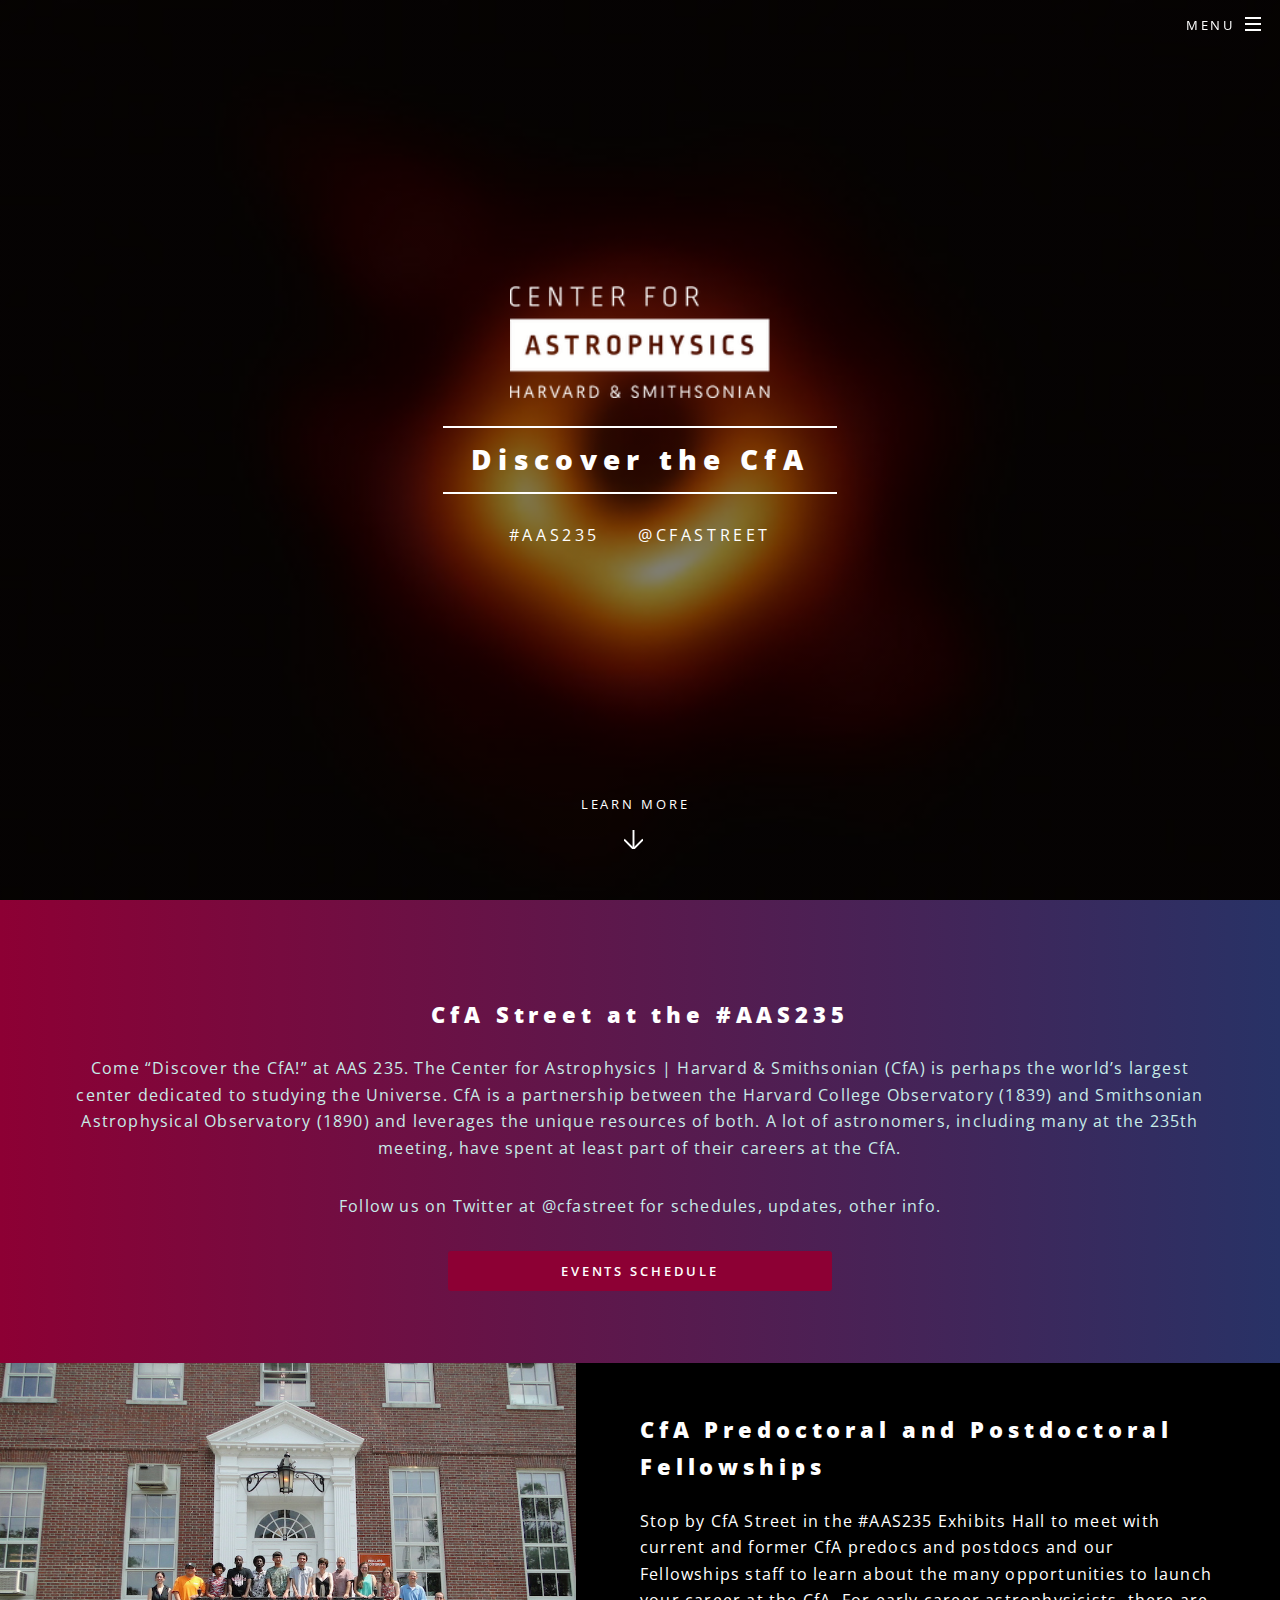
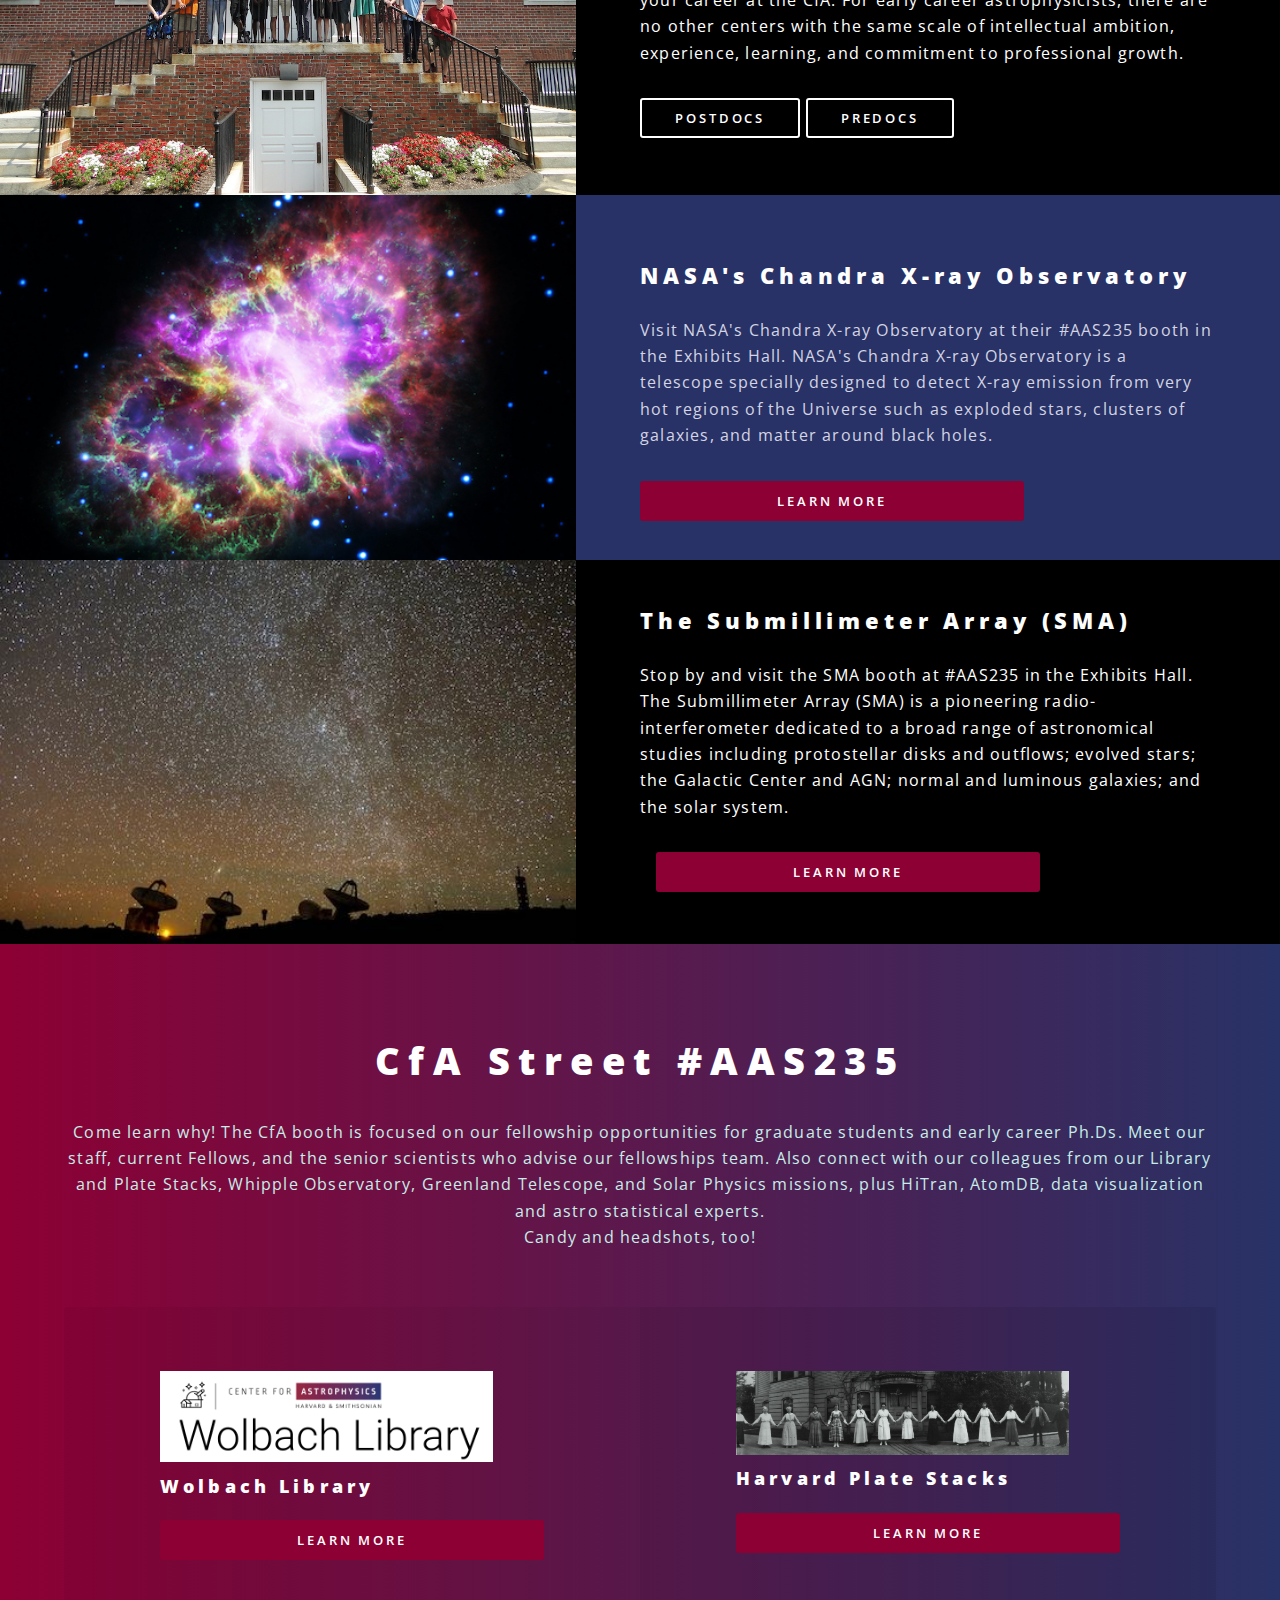
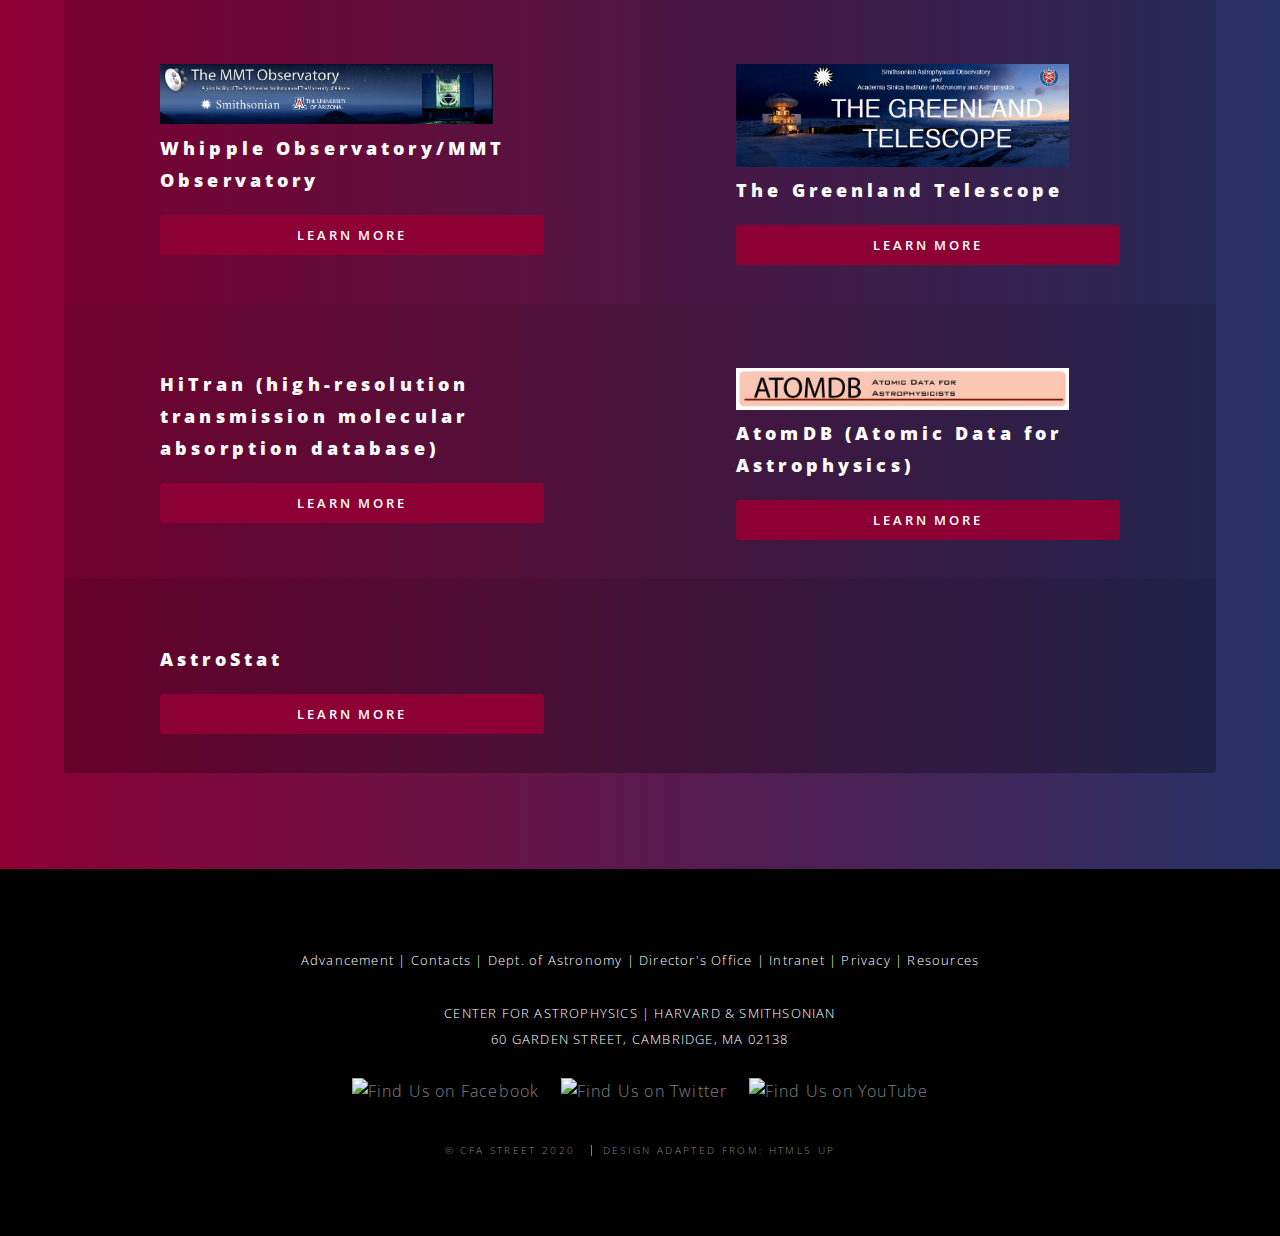
==== commit 830a5e89: "made some edits to text for SMA and Chandra booths" ====
--- a/index.html
+++ b/index.html
@@ -97,7 +97,7 @@
 						NASA's Chandra X-ray Observatory 
 					</h2>
 					<p>
-						Join NASA's Chandra X-ray Observatory at their #AAS235 booth in the Exhibits Hall. NASA's Chandra X-ray Observatory is a telescope specially designed to detect X-ray emission from very hot regions of the Universe such as exploded stars, clusters of galaxies, and matter around black holes. <br />
+						Visit NASA's Chandra X-ray Observatory at their #AAS235 booth in the Exhibits Hall. NASA's Chandra X-ray Observatory is a telescope specially designed to detect X-ray emission from very hot regions of the Universe such as exploded stars, clusters of galaxies, and matter around black holes. <br />
 					</p>
 					<a href="https://chandra.harvard.edu/" class="button fit primary" target="_blank">Learn More</a> 
 				</div>
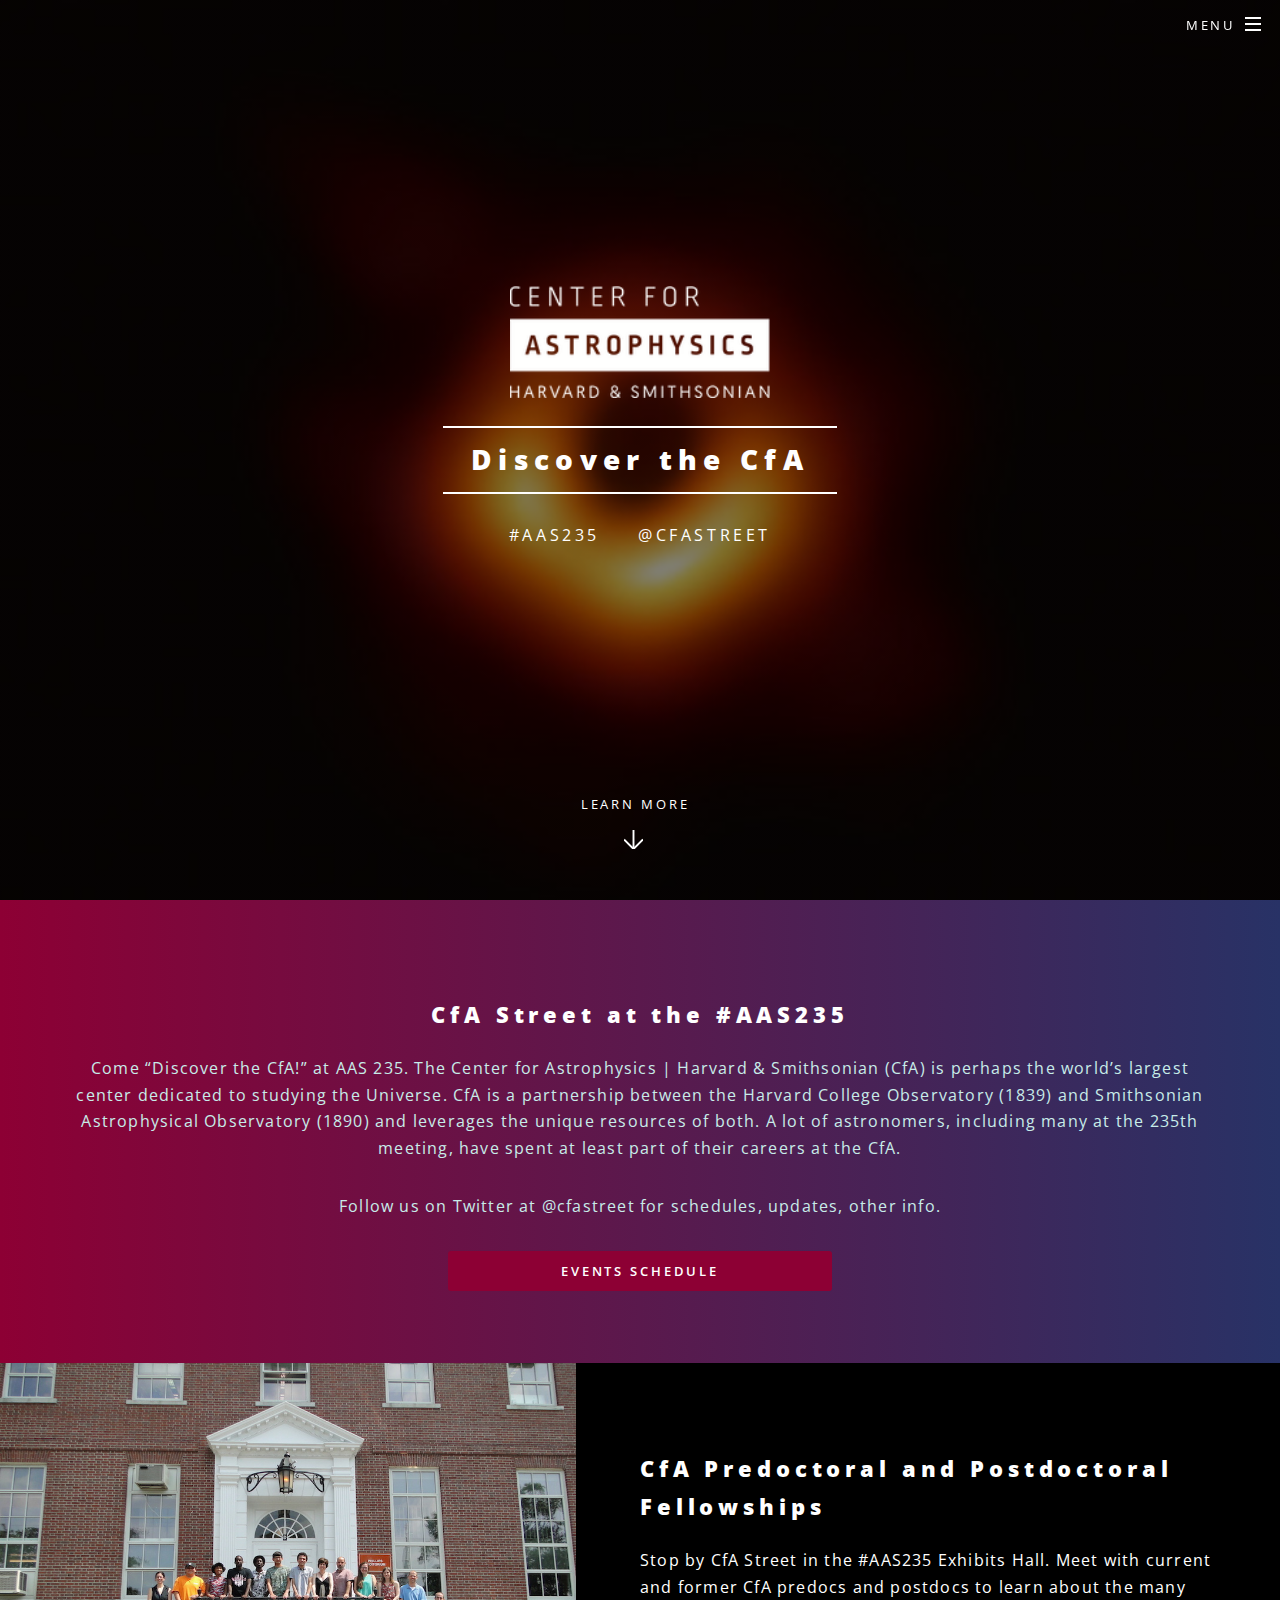
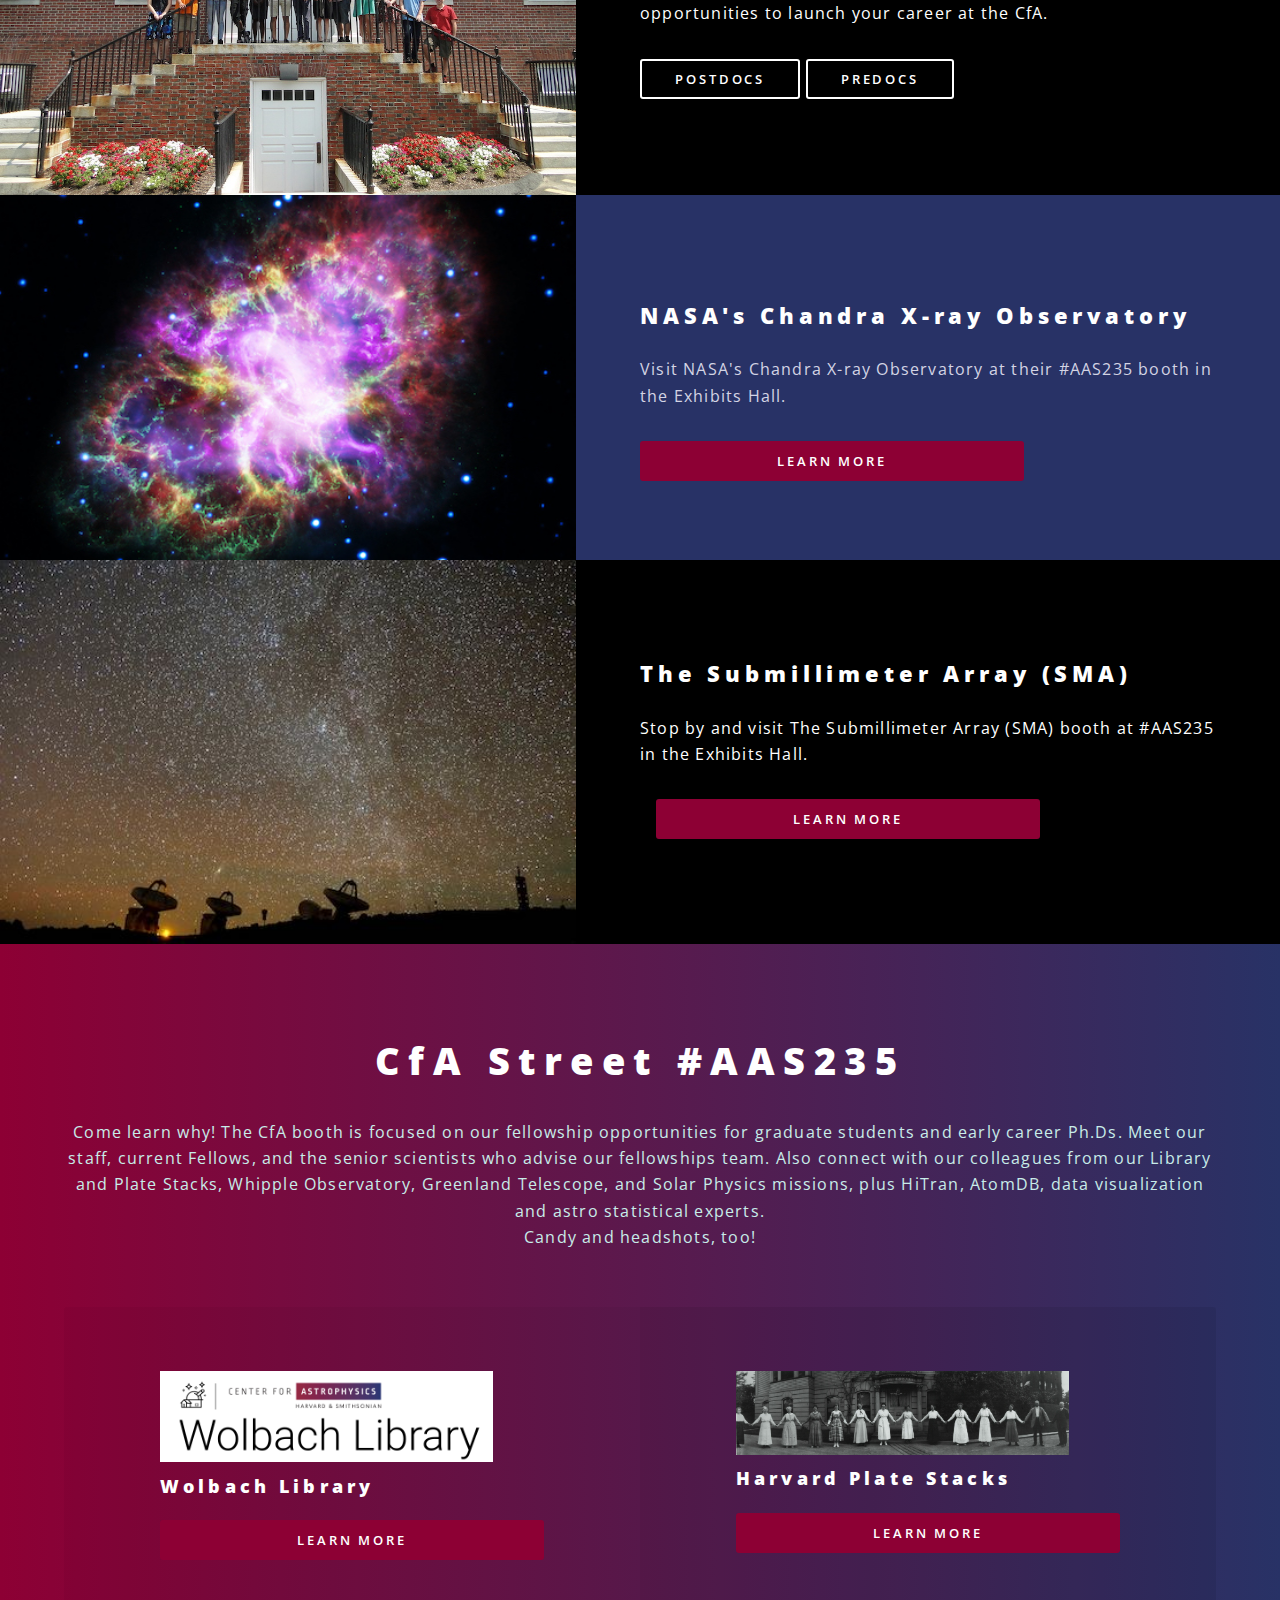
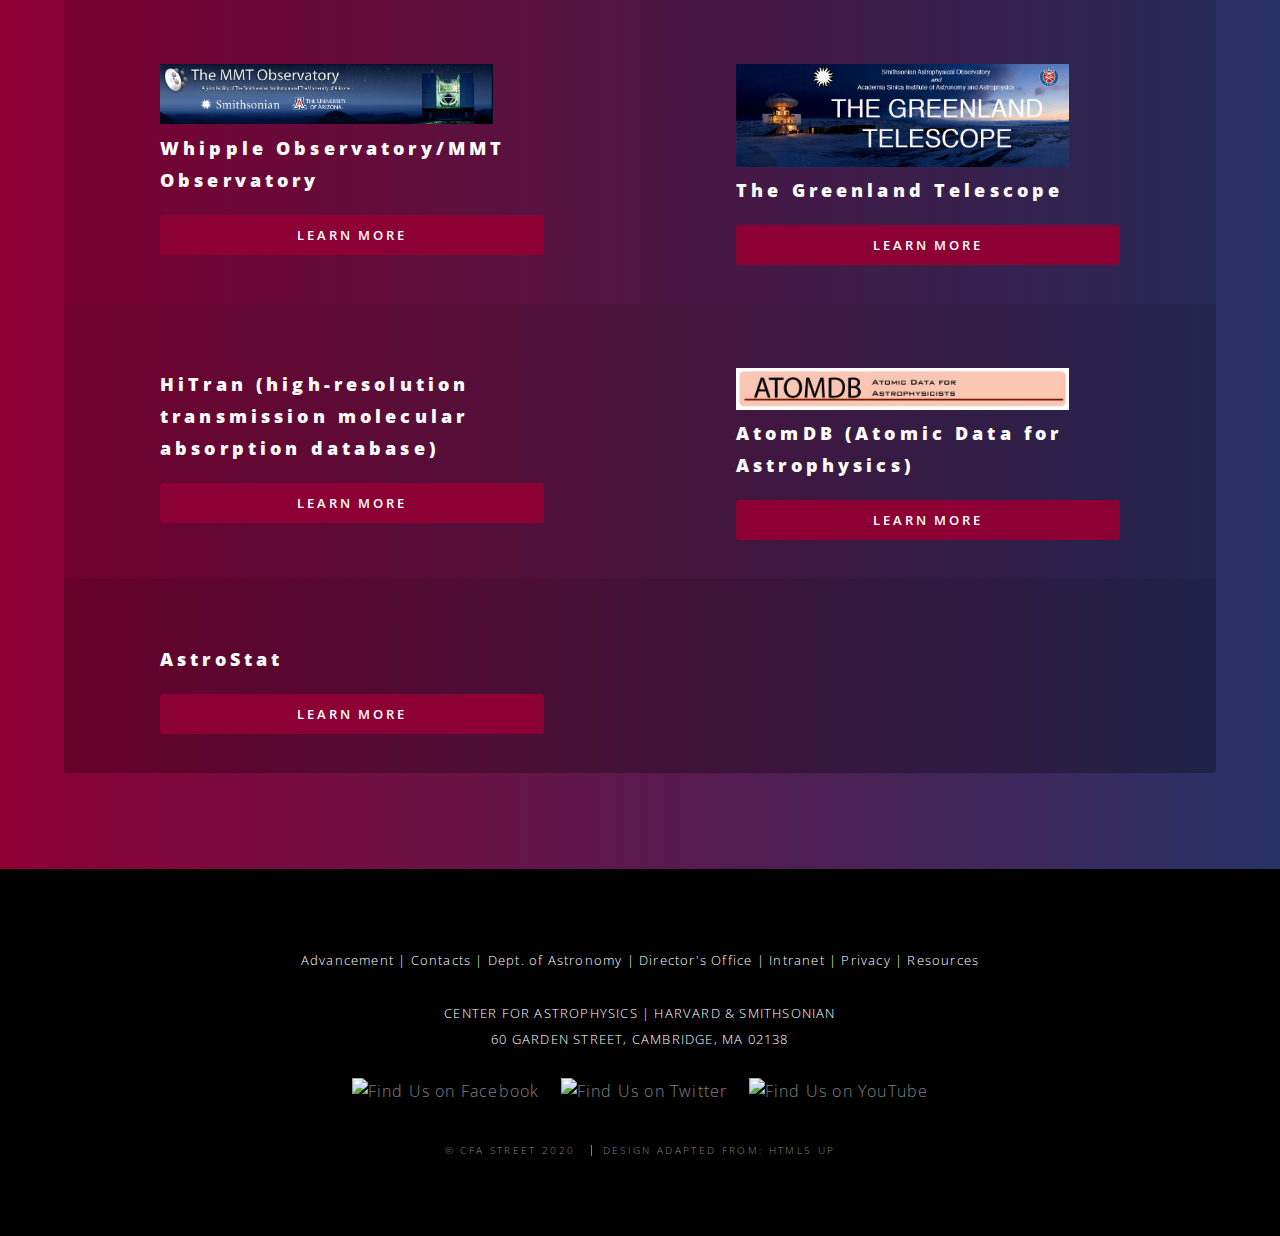
==== commit 1b2a7836: "made some edits to text for SMA and Chandra booths" ====
--- a/index.html
+++ b/index.html
@@ -80,7 +80,7 @@
 					CfA Predoctoral and Postdoctoral Fellowships 
 				</h2>
 				<p>
-					Stop by CfA Street in the #AAS235 Exhibits Hall to meet with current and former CfA predocs and postdocs and our Fellowships staff to learn about the many opportunities to launch your career at the CfA. For early career astrophysicists, there are no other centers with the same scale of intellectual ambition, experience, learning, and commitment to professional growth. 
+					Stop by CfA Street in the #AAS235 Exhibits Hall. Meet with current and former CfA predocs and postdocs to learn about the many opportunities to launch your career at the CfA. 
 				</p>
 				<ul class="actions stacked">
 					<li><a href="postdocs.html" class="button small">Postdocs</a> <a href="predocs.html" class="button small">Predocs</a></li>
@@ -97,7 +97,7 @@
 						NASA's Chandra X-ray Observatory 
 					</h2>
 					<p>
-						Visit NASA's Chandra X-ray Observatory at their #AAS235 booth in the Exhibits Hall. NASA's Chandra X-ray Observatory is a telescope specially designed to detect X-ray emission from very hot regions of the Universe such as exploded stars, clusters of galaxies, and matter around black holes. <br />
+						Visit NASA's Chandra X-ray Observatory at their #AAS235 booth in the Exhibits Hall. <br />
 					</p>
 					<a href="https://chandra.harvard.edu/" class="button fit primary" target="_blank">Learn More</a> 
 				</div>
@@ -113,7 +113,7 @@
 						The Submillimeter Array (SMA) 
 					</h2>
 					<p>
-						Stop by and visit the SMA booth at #AAS235 in the Exhibits Hall. The Submillimeter Array (SMA) is a pioneering radio-interferometer dedicated to a broad range of astronomical studies including protostellar disks and outflows; evolved stars; the Galactic Center and AGN; normal and luminous galaxies; and the solar system. 
+						Stop by and visit The Submillimeter Array (SMA) booth at #AAS235 in the Exhibits Hall. 
 					</p>
 					<ul>
 						<a href="https:www.cfa.harvard.edu/sma" class="button fit primary" target="_blank">Learn More</a> 
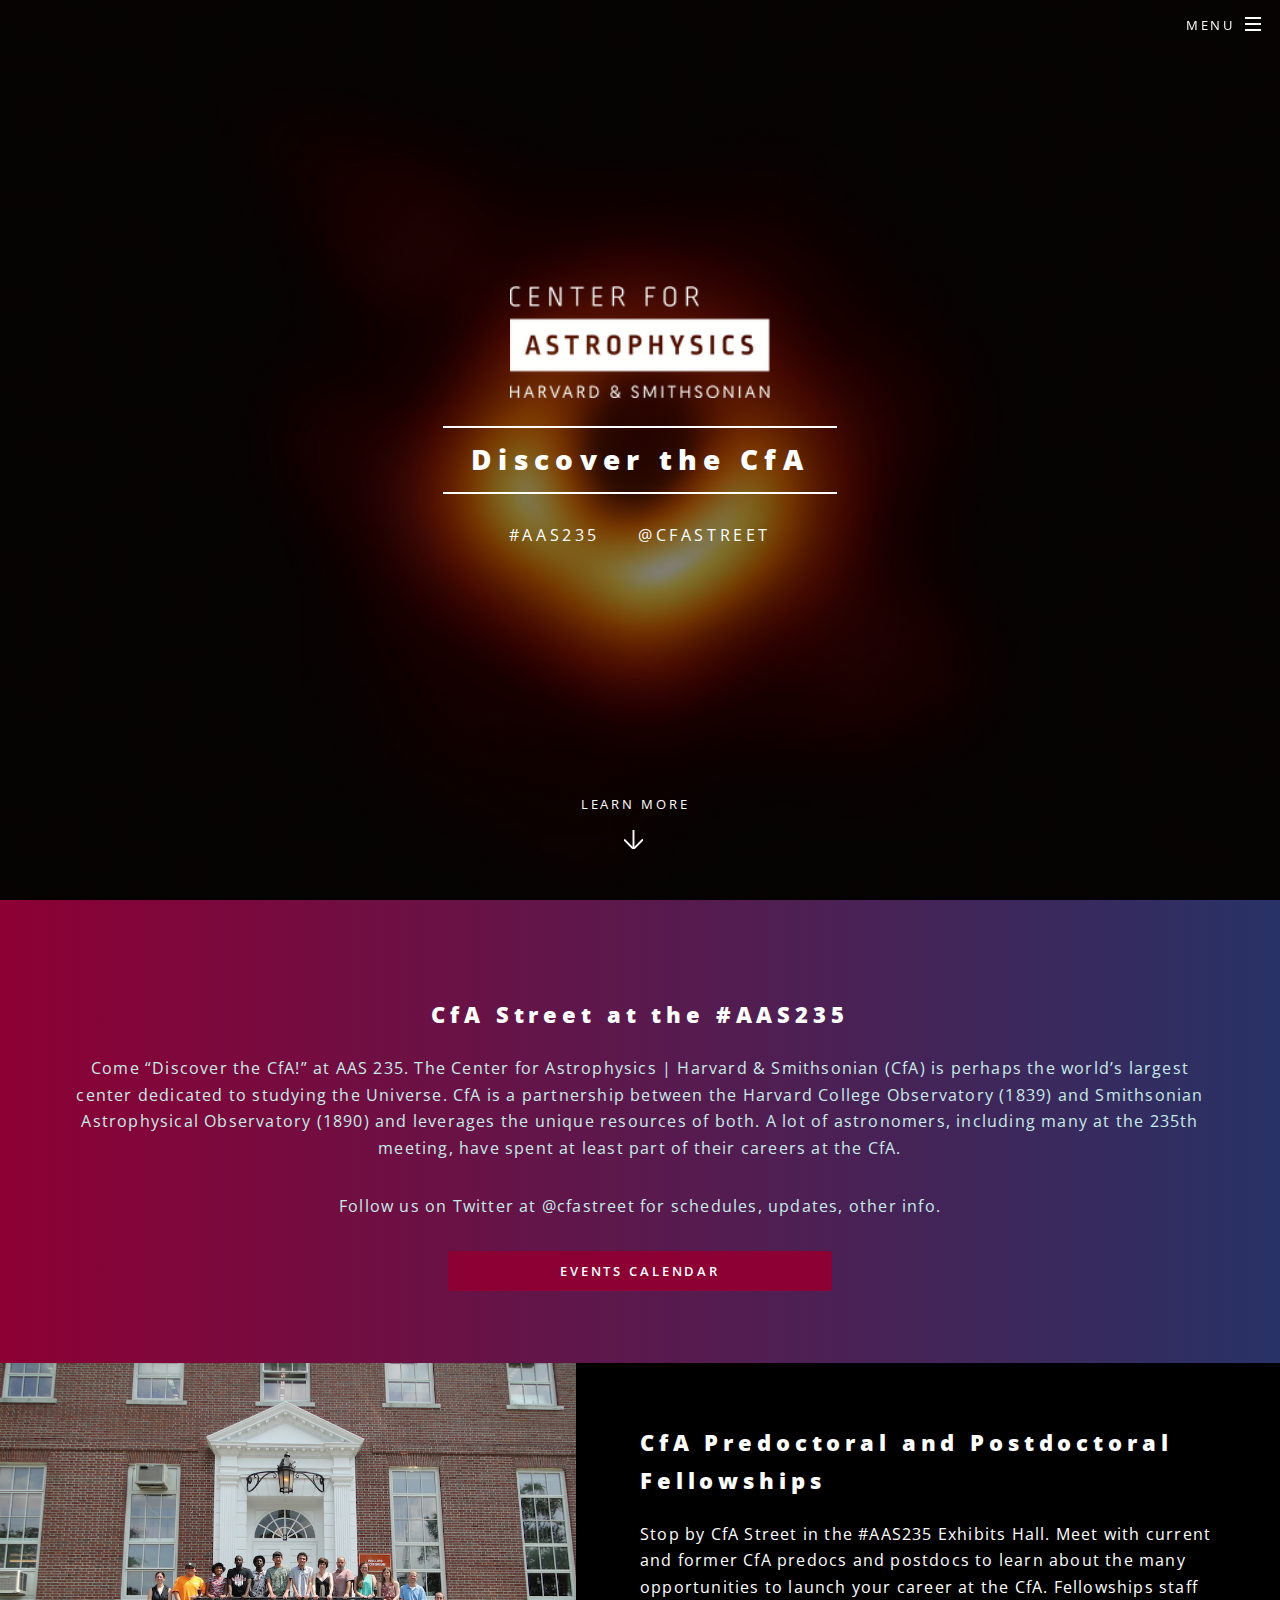
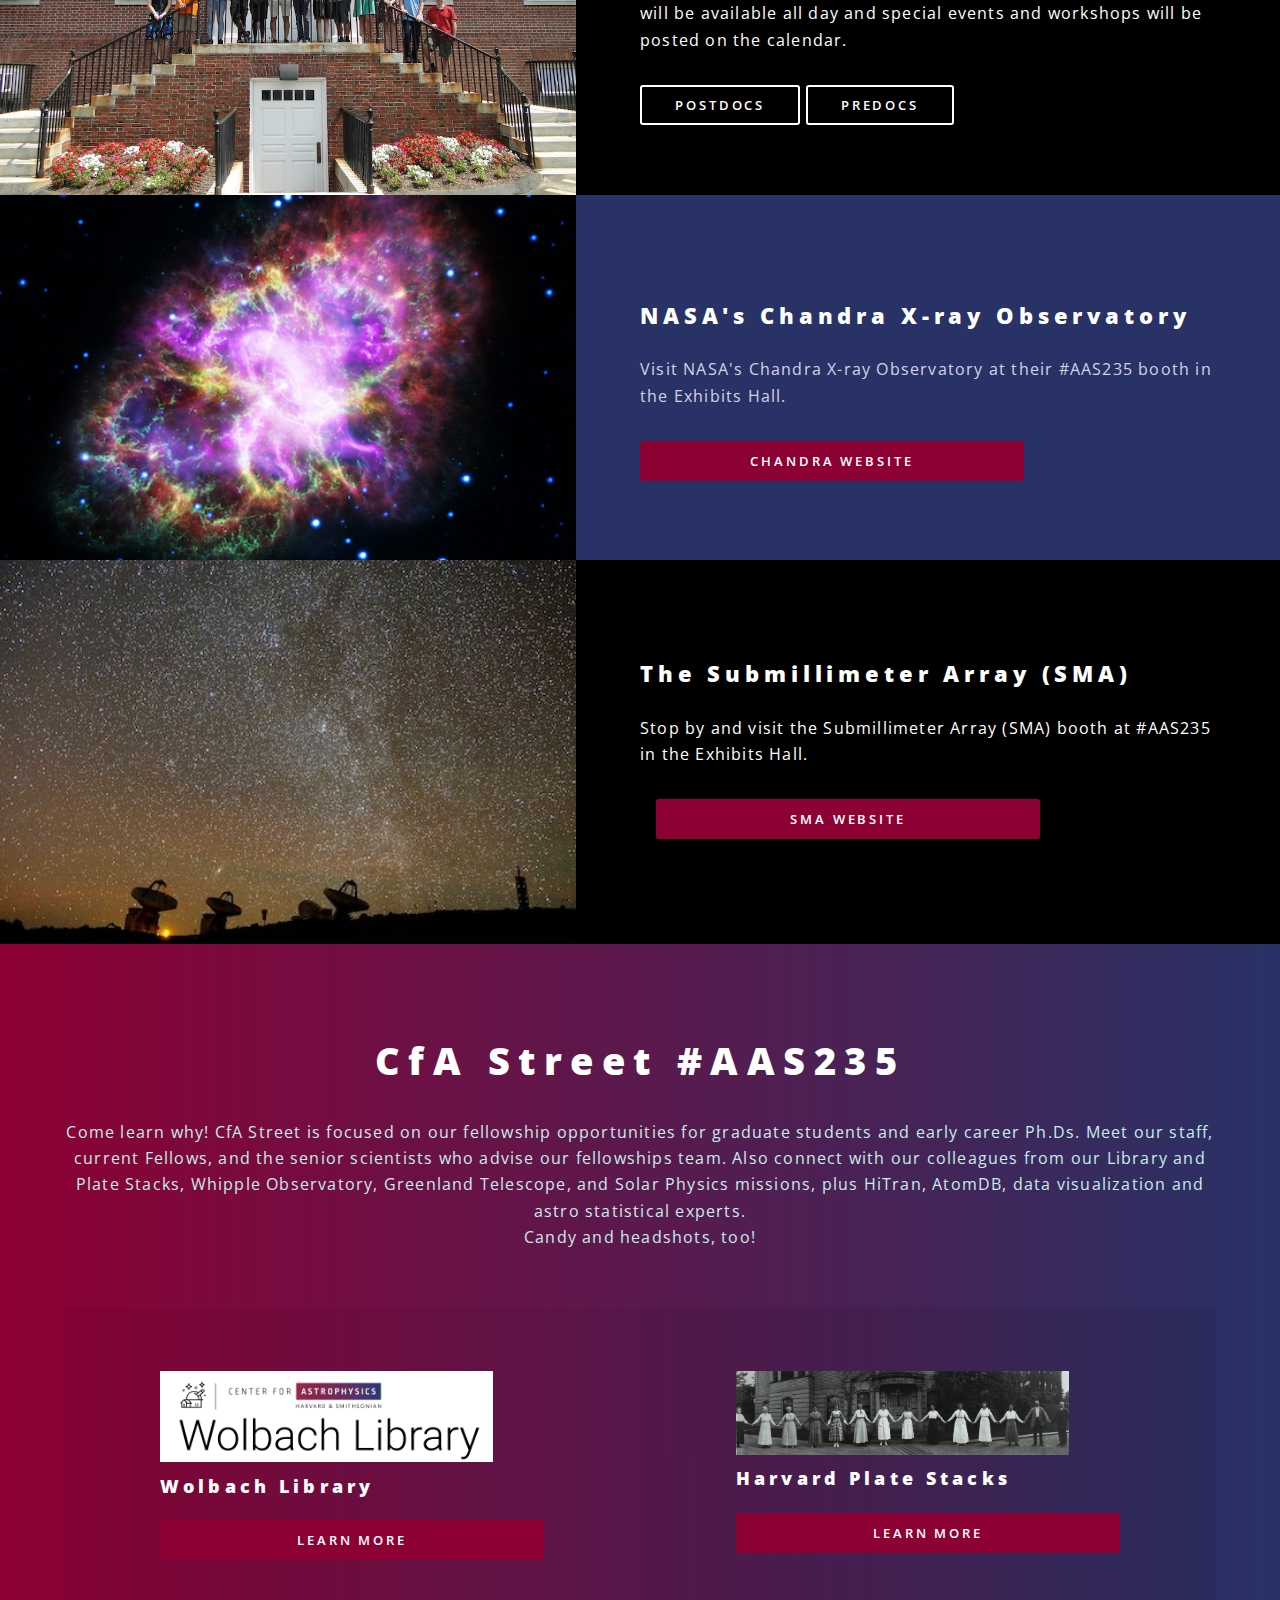
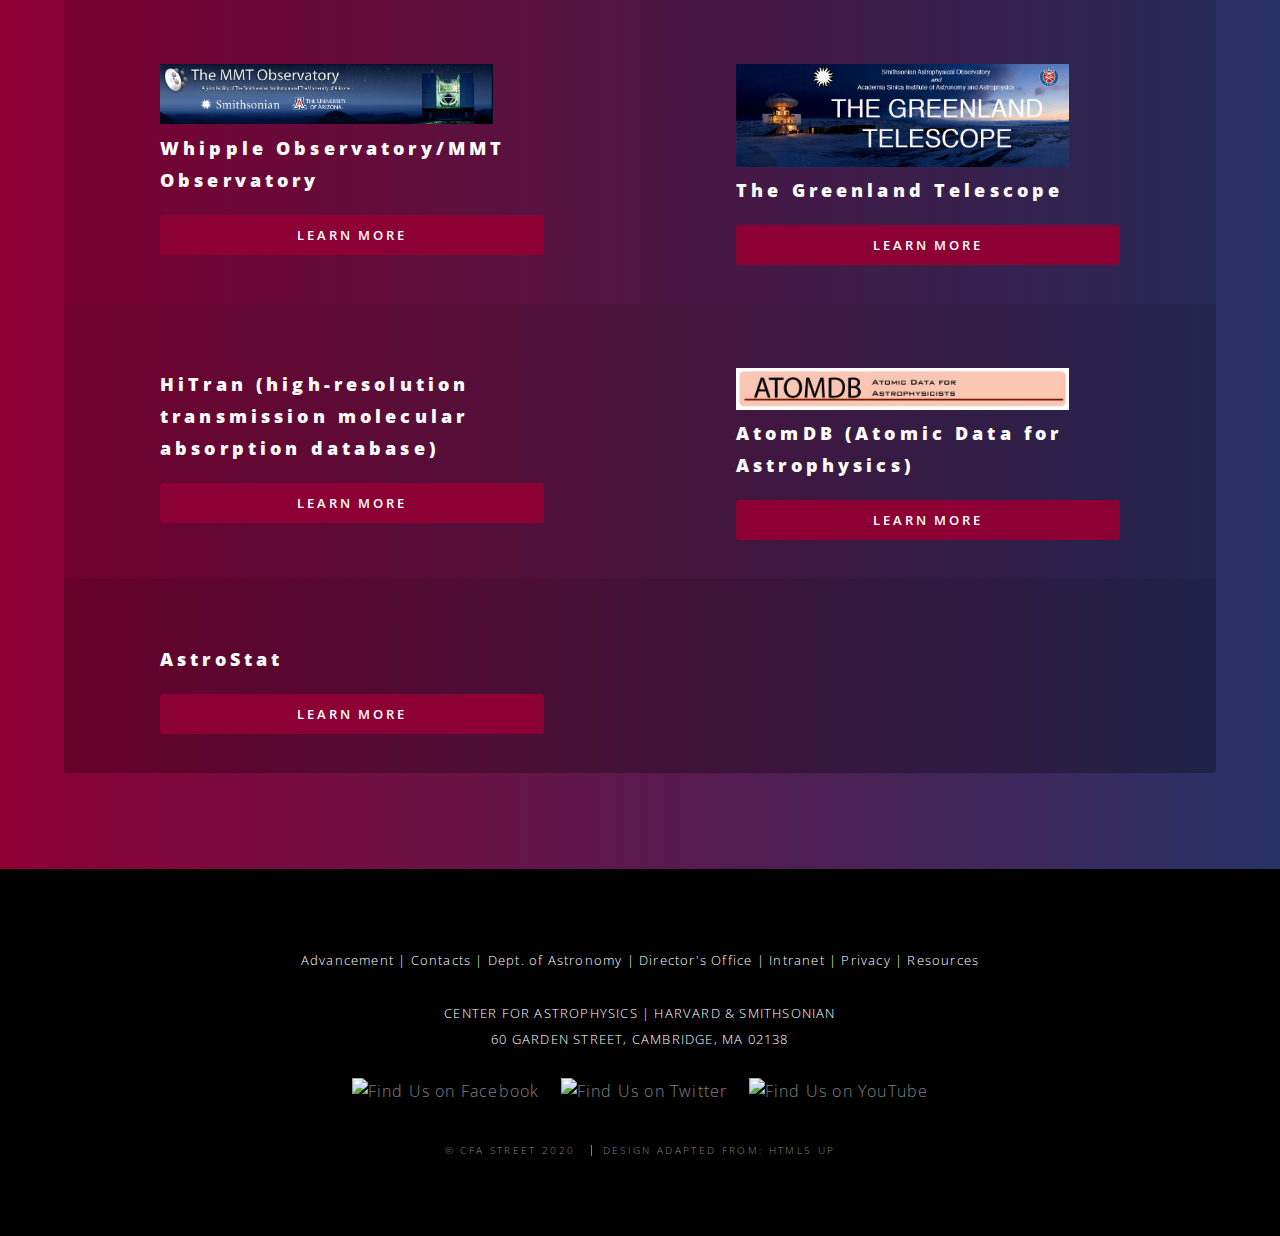
==== commit 45ce2798: "made some edits to text for booths" ====
--- a/index.html
+++ b/index.html
@@ -66,7 +66,7 @@
 			<p>
 				Follow us on Twitter at <a href="https://twitter.com/cfastreet" target="_blank">@cfastreet</a> for schedules, updates, other info. 
 			</p>
-			<a href="calendar.html" class="button fit primary">Events Schedule</a> 
+			<a href="calendar.html" class="button fit primary">Events Calendar</a> 
 		</div>
 	</section>
 <!-- Two -->
@@ -80,7 +80,7 @@
 					CfA Predoctoral and Postdoctoral Fellowships 
 				</h2>
 				<p>
-					Stop by CfA Street in the #AAS235 Exhibits Hall. Meet with current and former CfA predocs and postdocs to learn about the many opportunities to launch your career at the CfA. 
+					Stop by CfA Street in the #AAS235 Exhibits Hall. Meet with current and former CfA predocs and postdocs to learn about the many opportunities to launch your career at the CfA. Fellowships staff will be available all day and special events and workshops will be posted on the <a href="calendar.html">calendar</a>.
 				</p>
 				<ul class="actions stacked">
 					<li><a href="postdocs.html" class="button small">Postdocs</a> <a href="predocs.html" class="button small">Predocs</a></li>
@@ -99,7 +99,7 @@
 					<p>
 						Visit NASA's Chandra X-ray Observatory at their #AAS235 booth in the Exhibits Hall. <br />
 					</p>
-					<a href="https://chandra.harvard.edu/" class="button fit primary" target="_blank">Learn More</a> 
+					<a href="https://chandra.harvard.edu/" class="button fit primary" target="_blank">Chandra Website</a> 
 				</div>
 			</section>
 		</section>
@@ -113,10 +113,10 @@
 						The Submillimeter Array (SMA) 
 					</h2>
 					<p>
-						Stop by and visit The Submillimeter Array (SMA) booth at #AAS235 in the Exhibits Hall. 
+						Stop by and visit the Submillimeter Array (SMA) booth at #AAS235 in the Exhibits Hall. 
 					</p>
 					<ul>
-						<a href="https:www.cfa.harvard.edu/sma" class="button fit primary" target="_blank">Learn More</a> 
+						<a href="https:www.cfa.harvard.edu/sma" class="button fit primary" target="_blank">SMA Website</a> 
 					</ul>
 				</div>
 			</section>
@@ -128,7 +128,7 @@
 							CfA Street #AAS235 
 						</h1>
 						<p>
-							Come learn why! The CfA booth is focused on our fellowship opportunities for graduate students and early career Ph.Ds. Meet our staff, current Fellows, and the senior scientists who advise our fellowships team. Also connect with our colleagues from our Library and Plate Stacks, Whipple Observatory, Greenland Telescope, and Solar Physics missions, plus HiTran, AtomDB, data visualization and astro statistical experts. <br />
+							Come learn why! CfA Street is focused on our fellowship opportunities for graduate students and early career Ph.Ds. Meet our staff, current Fellows, and the senior scientists who advise our fellowships team. Also connect with our colleagues from our Library and Plate Stacks, Whipple Observatory, Greenland Telescope, and Solar Physics missions, plus HiTran, AtomDB, data visualization and astro statistical experts. <br />
 							Candy and headshots, too! 
 						</p>
 					</header>
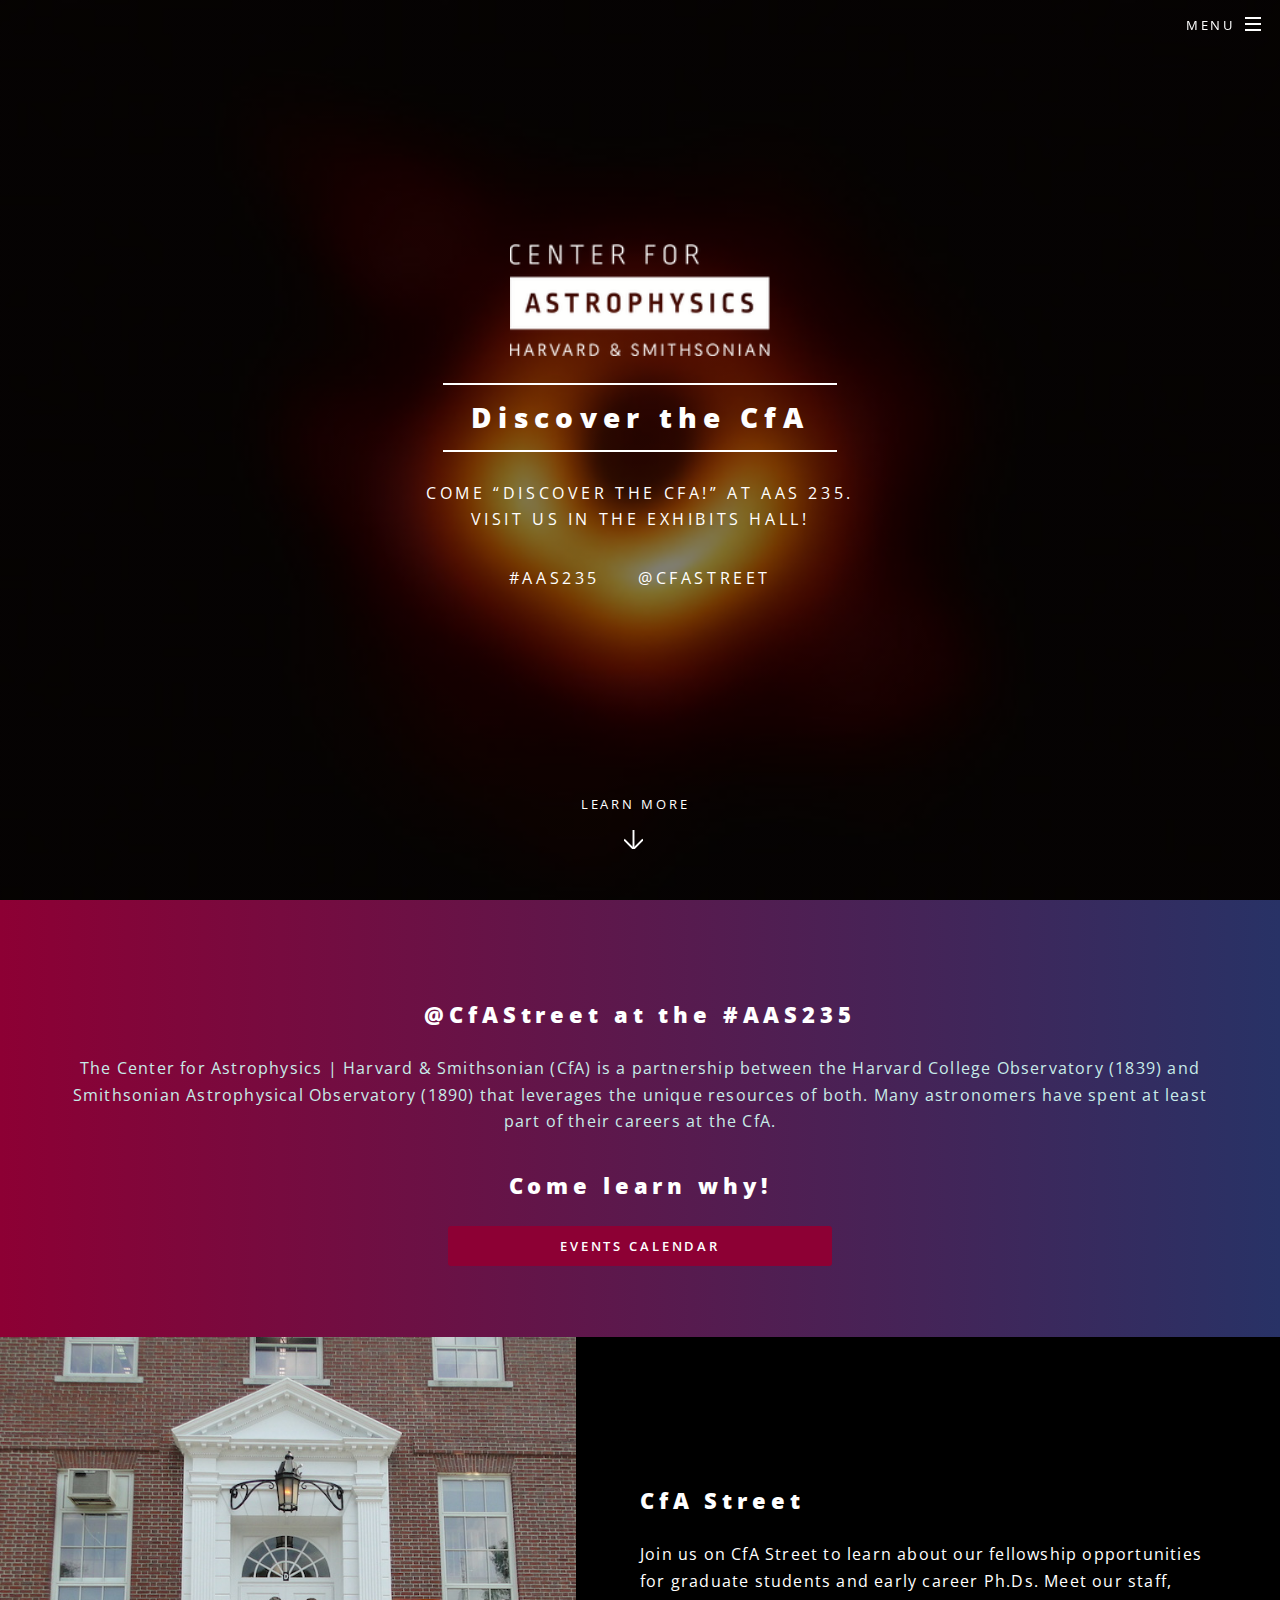
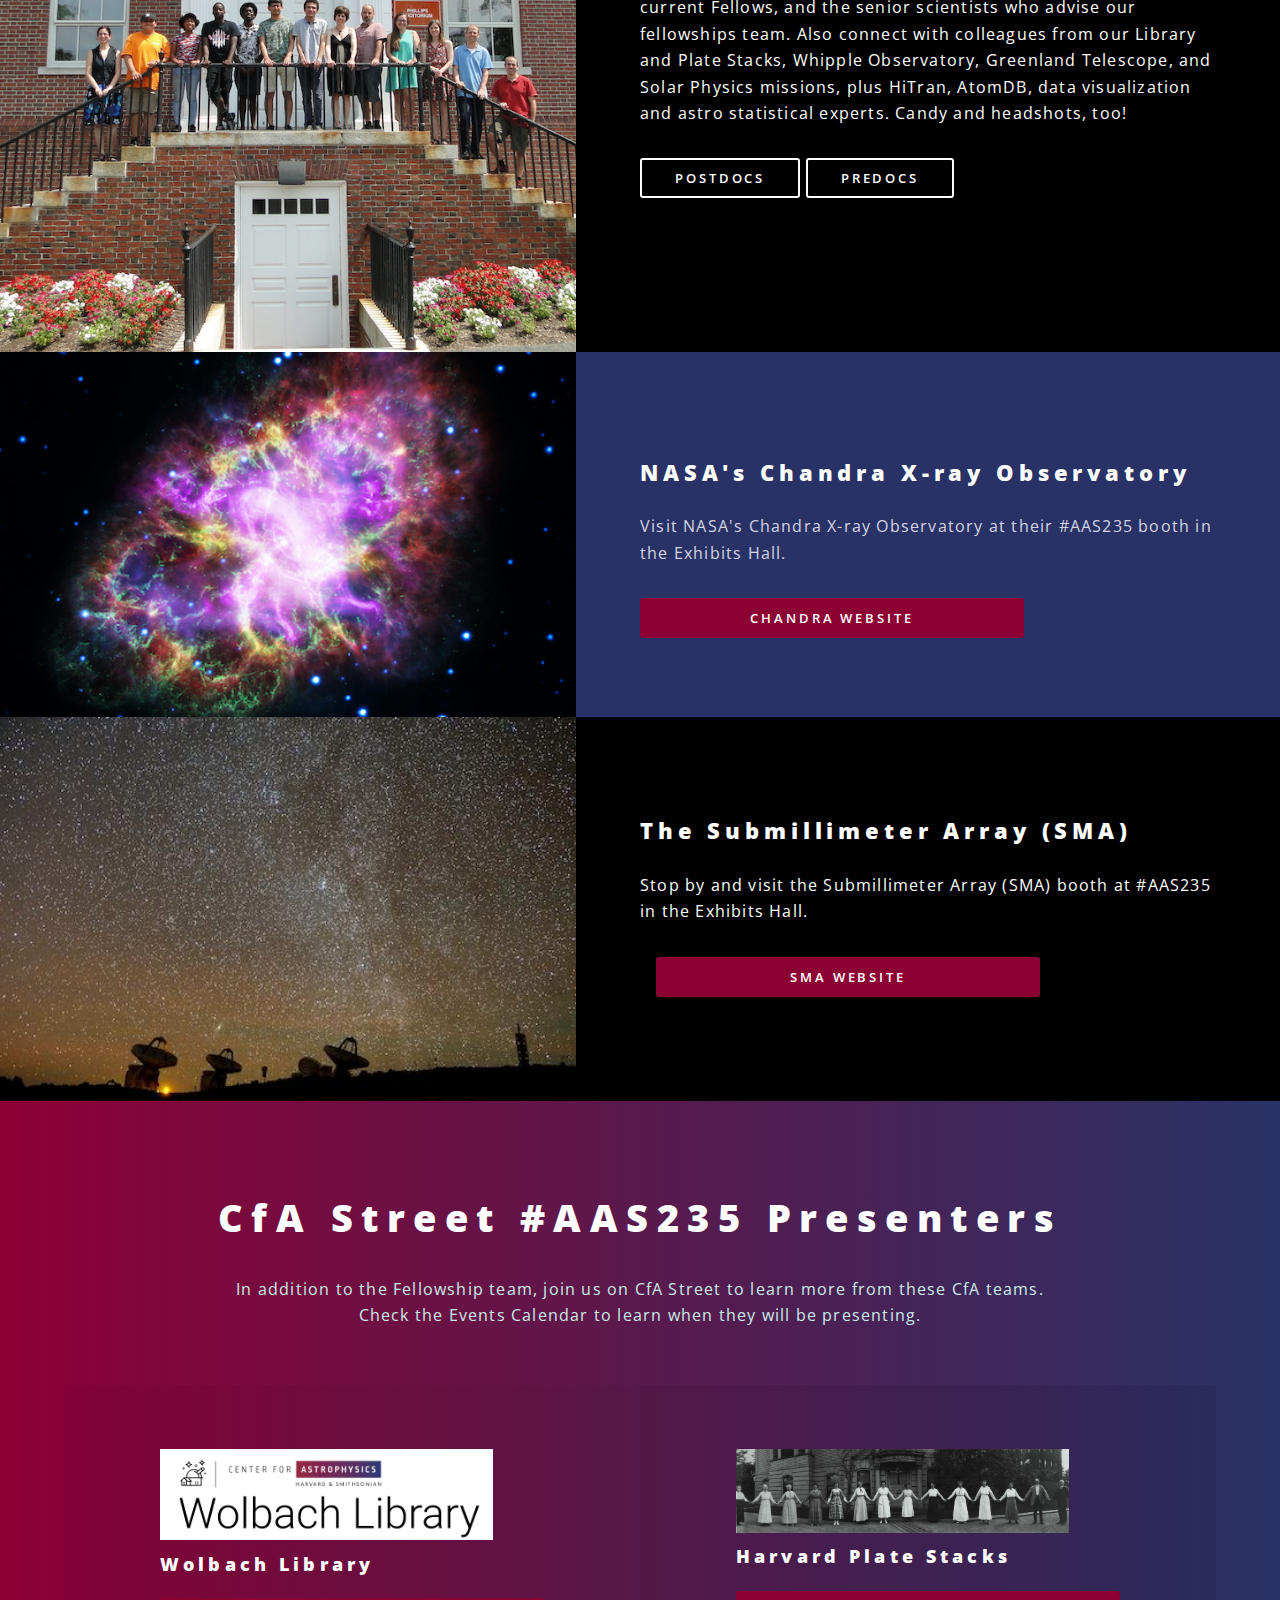
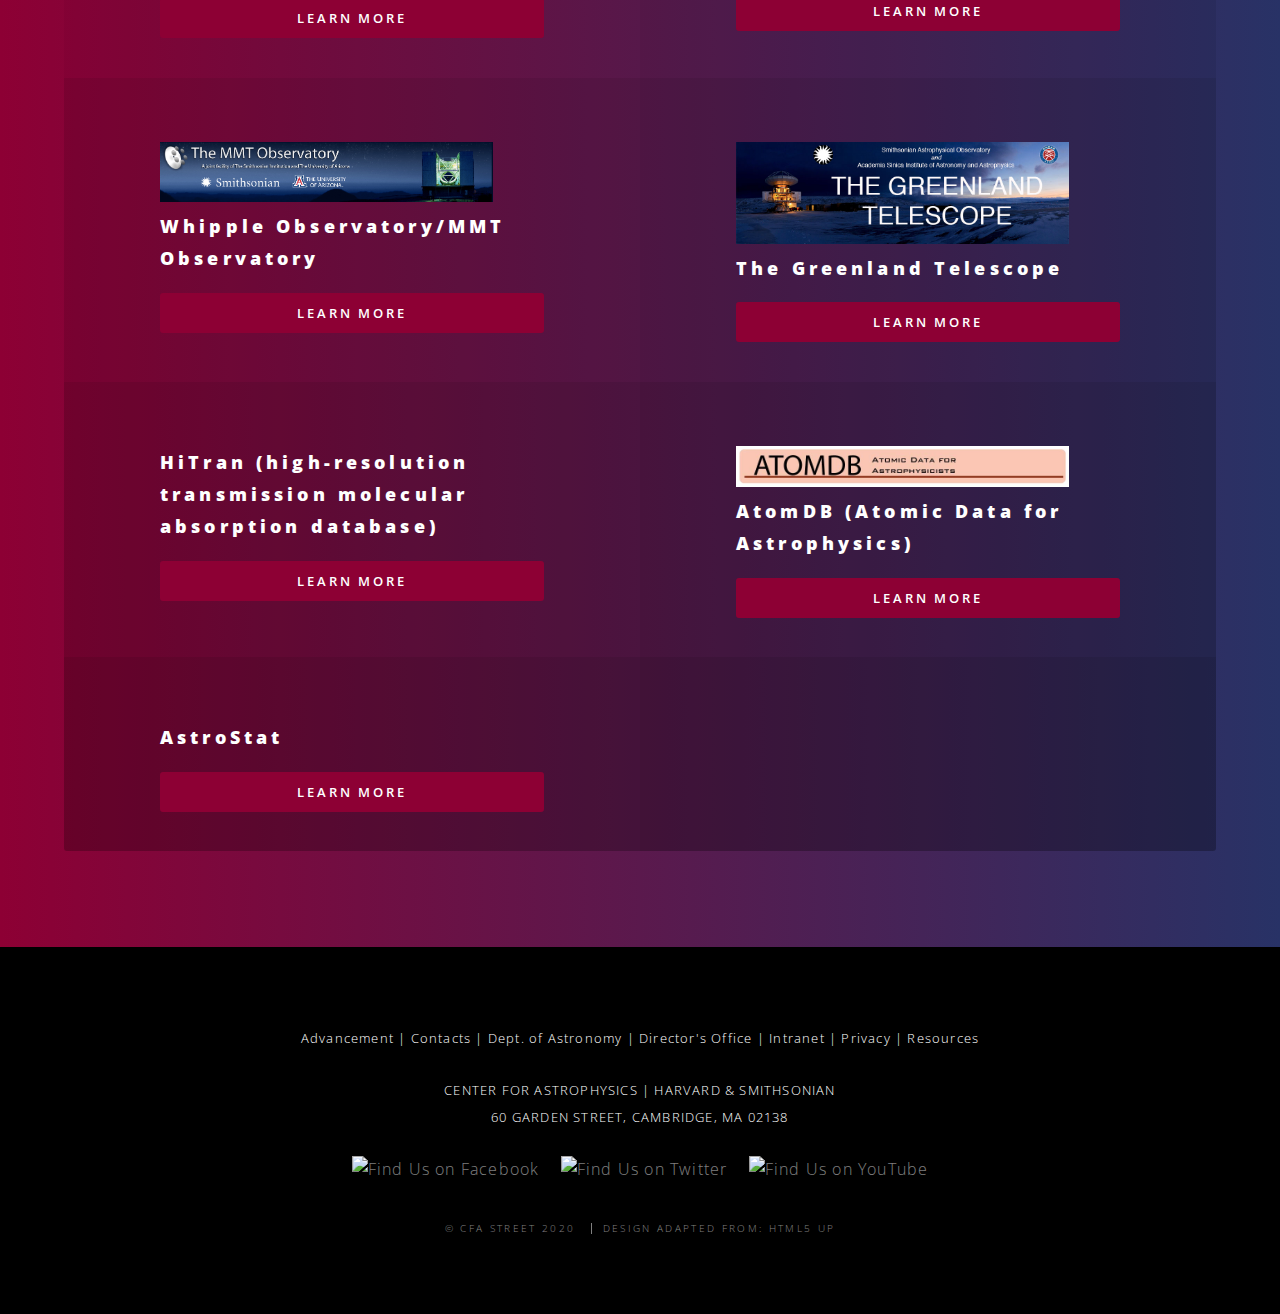
==== commit fa9d37a6: "edited home page text to make it clearer." ====
--- a/index.html
+++ b/index.html
@@ -47,6 +47,9 @@
 				Discover the CfA 
 			</h2>
 			<p>
+				Come “Discover the CfA!” at AAS 235.<br/> Visit us in the Exhibits Hall! 
+			</p>
+			<p>
 				#AAS235 &nbsp;&nbsp;&nbsp; <a href="https://twitter.com/cfastreet" target="_blank" rel="nofollow">@cfastreet</a> 
 			</p>
 		</div>
@@ -58,14 +61,15 @@
 	<section id="one" class="wrapper style1 special">
 		<div class="inner">
 			<h2>
-				CfA Street at the #AAS235 
+				@CfAStreet at the #AAS235 
 			</h2>
-			<p>
-				Come “Discover the CfA!” at AAS 235. The Center for Astrophysics | Harvard & Smithsonian (CfA) is perhaps the world’s largest center dedicated to studying the Universe. CfA is a partnership between the Harvard College Observatory (1839) and Smithsonian Astrophysical Observatory (1890) and leverages the unique resources of both. A lot of astronomers, including many at the 235th meeting, have spent at least part of their careers at the CfA.
-			</p>
-			<p>
-				Follow us on Twitter at <a href="https://twitter.com/cfastreet" target="_blank">@cfastreet</a> for schedules, updates, other info. 
-			</p>
+			
+			
+			<p><a href="http://cfa.harvard.edu">The Center for Astrophysics | Harvard & Smithsonian (CfA)</a> is a partnership between the Harvard College Observatory (1839) and Smithsonian Astrophysical Observatory (1890) that leverages the unique resources of both. Many astronomers have spent at least  part of their careers at the CfA.</p> 
+			<h2>Come learn why!</h2> 
+			
+			
+			
 			<a href="calendar.html" class="button fit primary">Events Calendar</a> 
 		</div>
 	</section>
@@ -73,15 +77,13 @@
 	<section id="two" class="wrapper alt style2">
 		<section class="spotlight">
 			<div class="image">
-				<img src="images/fellowships.jpg" alt="" /> 
+				<img src="images/cfadoor.jpg" alt="" /> 
 			</div>
 			<div class="content">
 				<h2>
-					CfA Predoctoral and Postdoctoral Fellowships 
+					CfA Street 
 				</h2>
-				<p>
-					Stop by CfA Street in the #AAS235 Exhibits Hall. Meet with current and former CfA predocs and postdocs to learn about the many opportunities to launch your career at the CfA. Fellowships staff will be available all day and special events and workshops will be posted on the <a href="calendar.html">calendar</a>.
-				</p>
+				<p>Join us on CfA Street to learn about our fellowship opportunities for graduate students and early career Ph.Ds. Meet our staff, current Fellows, and the senior scientists who advise our fellowships team. Also connect with colleagues from our Library and Plate Stacks, Whipple Observatory, Greenland Telescope, and Solar Physics missions, plus HiTran, AtomDB, data visualization and astro statistical experts. Candy and headshots, too!</p>
 				<ul class="actions stacked">
 					<li><a href="postdocs.html" class="button small">Postdocs</a> <a href="predocs.html" class="button small">Predocs</a></li>
 				</ul>
@@ -115,6 +117,7 @@
 					<p>
 						Stop by and visit the Submillimeter Array (SMA) booth at #AAS235 in the Exhibits Hall. 
 					</p>
+					 
 					<ul>
 						<a href="https:www.cfa.harvard.edu/sma" class="button fit primary" target="_blank">SMA Website</a> 
 					</ul>
@@ -125,11 +128,11 @@
 				<div class="inner">
 					<header class="major">
 						<h1>
-							CfA Street #AAS235 
+							CfA Street #AAS235 Presenters
 						</h1>
 						<p>
-							Come learn why! CfA Street is focused on our fellowship opportunities for graduate students and early career Ph.Ds. Meet our staff, current Fellows, and the senior scientists who advise our fellowships team. Also connect with our colleagues from our Library and Plate Stacks, Whipple Observatory, Greenland Telescope, and Solar Physics missions, plus HiTran, AtomDB, data visualization and astro statistical experts. <br />
-							Candy and headshots, too! 
+							In addition to the Fellowship team, join us on CfA Street to learn more from these CfA teams. <br/>Check the <a href="calendar.html">Events Calendar</a> to learn when they will be presenting.
+							
 						</p>
 					</header>
 					<ul class="features">
--- a/assets/css/main.css
+++ b/assets/css/main.css
@@ -2122,7 +2122,8 @@
 		}
 
 		.image.left, .image.right {
-			max-width: 200px;
+			max-width: 400px;
+			min-width:200px;
 		}
 
 			.image.left img, .image.right img {
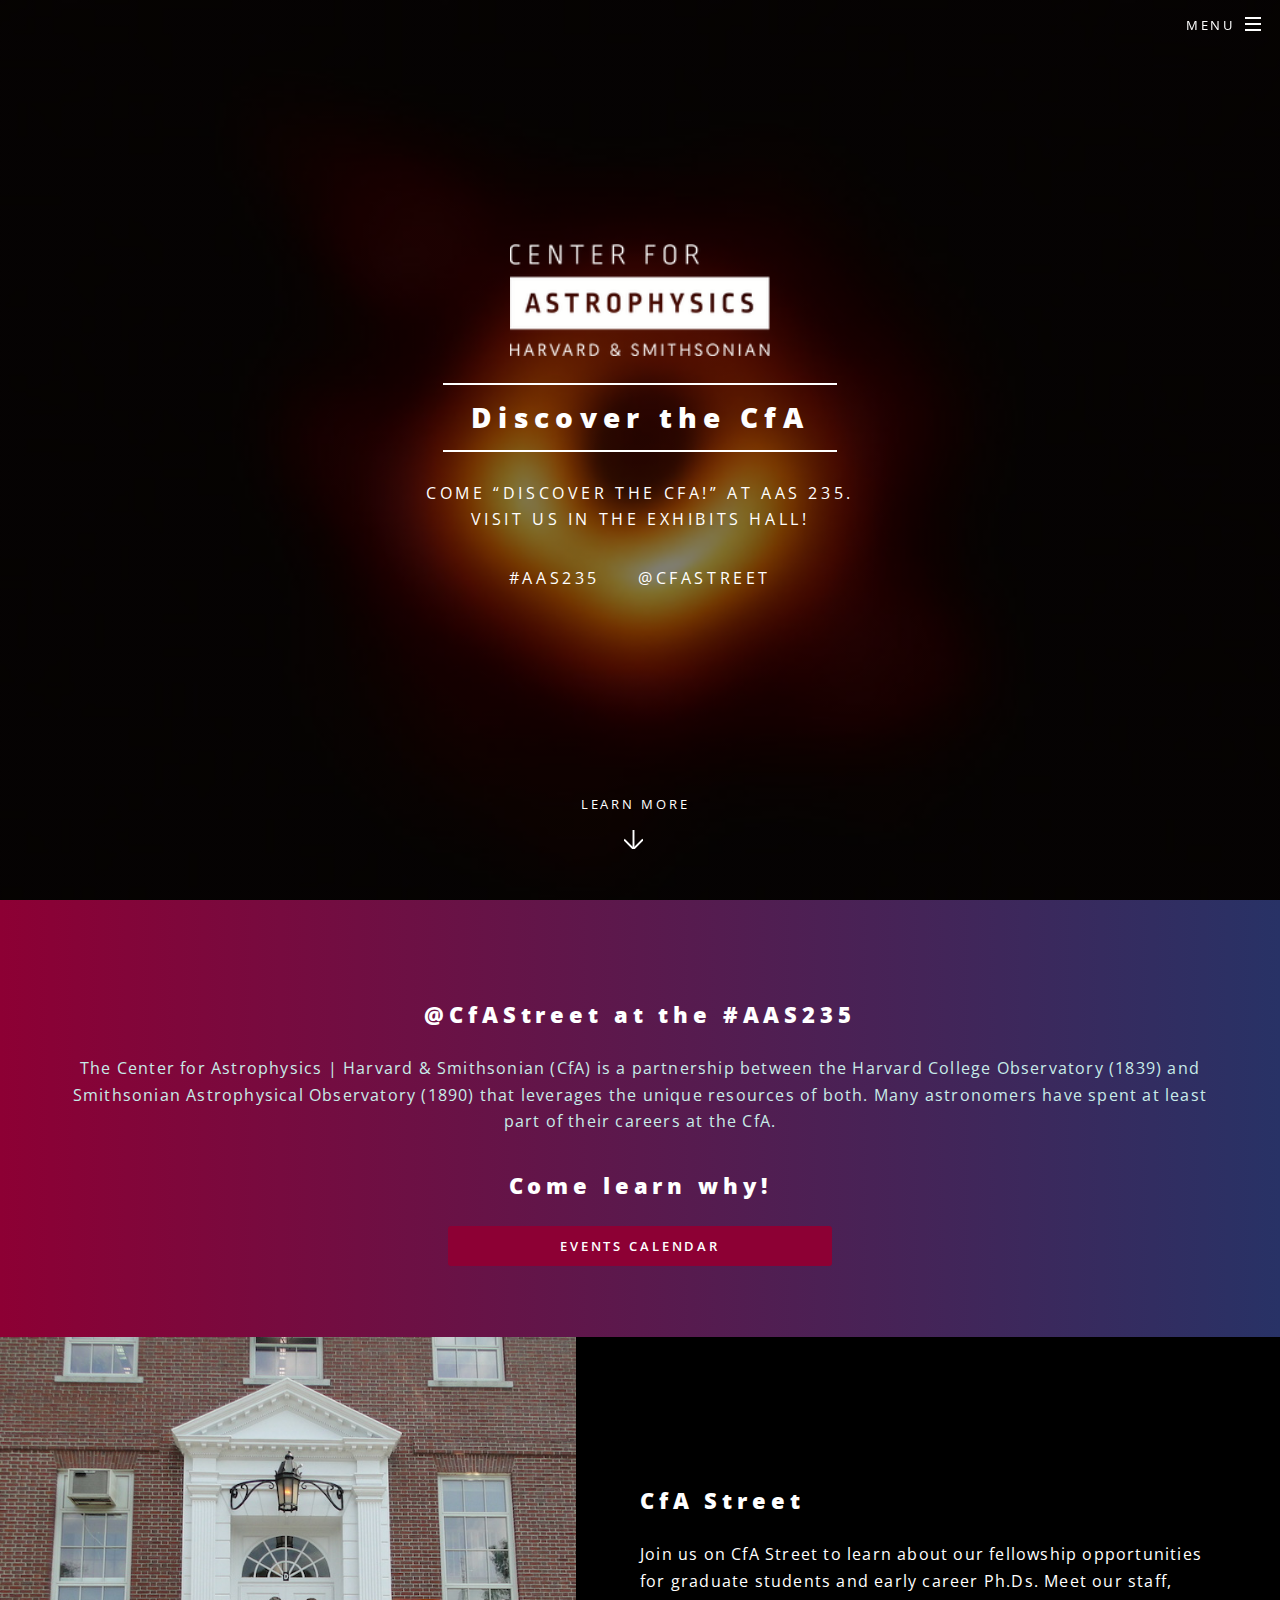
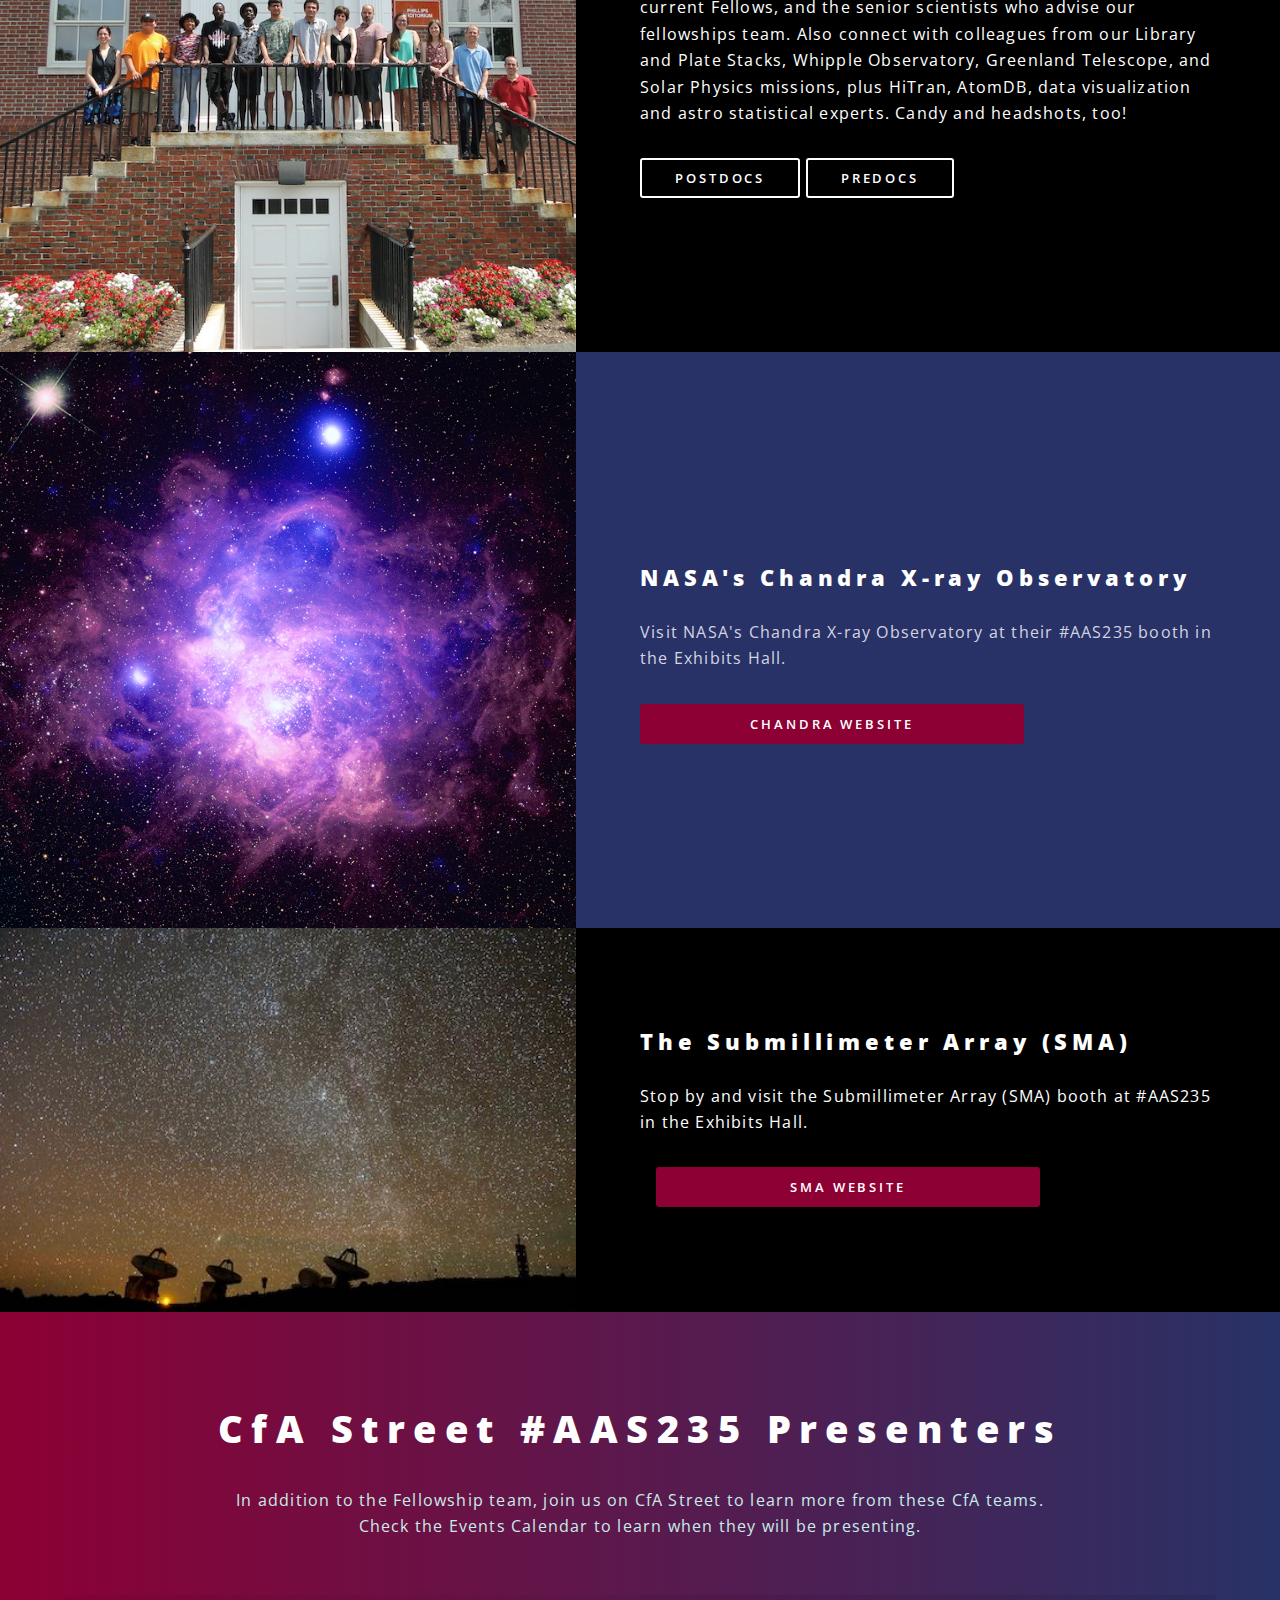
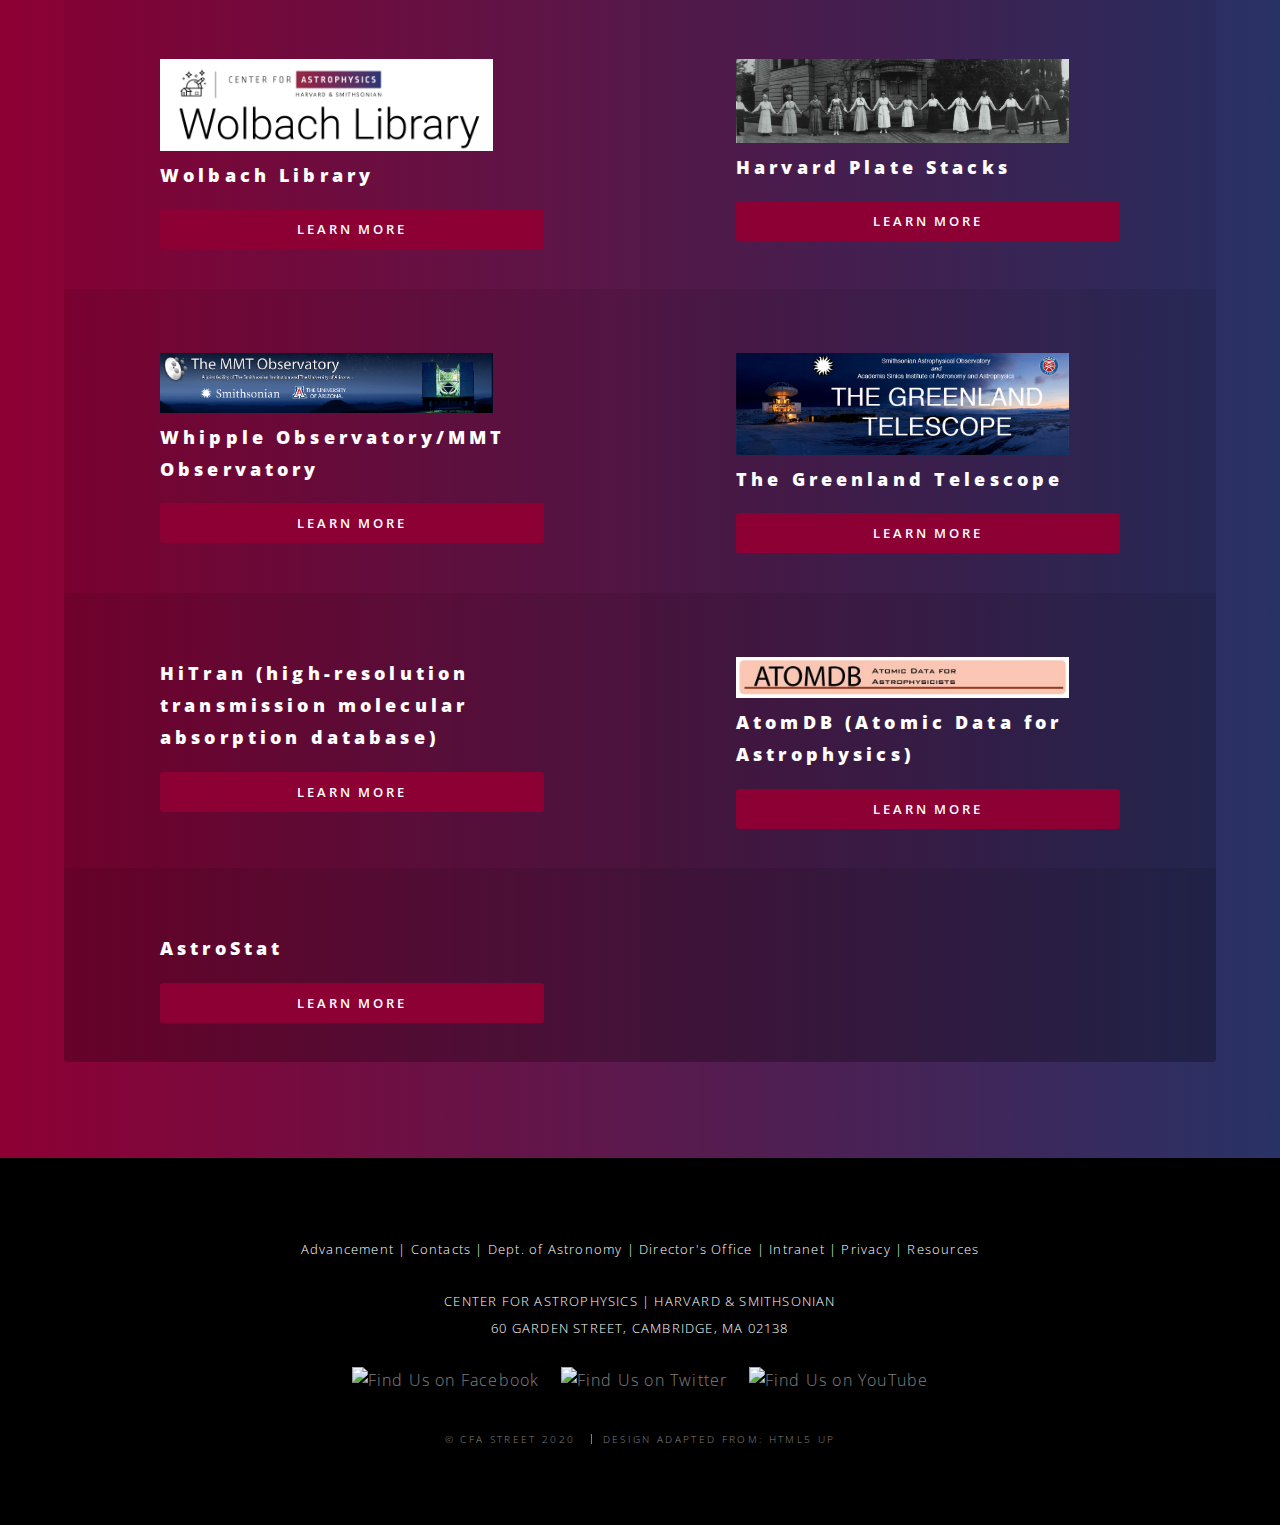
==== commit 2ec659da: "swapped Chandra photo and edited some other text." ====
--- a/index.html
+++ b/index.html
@@ -71,6 +71,7 @@
 			
 			
 			<a href="calendar.html" class="button fit primary">Events Calendar</a> 
+			<br/>
 		</div>
 	</section>
 <!-- Two -->
@@ -92,7 +93,7 @@
 		<section id="two" class="wrapper alt style3">
 			<section class="spotlight">
 				<div class="image">
-					<img src="images/crab_lg.jpg" alt="Crab Nebula, Image Credit: X-ray: NASA/CXC/SAO; Optical: NASA/STScI; Infrared: NASA/JPL/Caltech; Radio: NSF/NRAO/VLA; Ultraviolet: ESA/XMM-Newton" /> 
+					<img src="images/20th_ngc604.jpg" alt="X-ray & Optical Images of NGC 604, (Credit: X-ray: NASA/CXC/Univ. of Arkansas/K. Garofali et al.; Optical: NASA/AURA/STScI/J. Schmidt)" /> 
 				</div>
 				<div class="content">
 					<h2>
